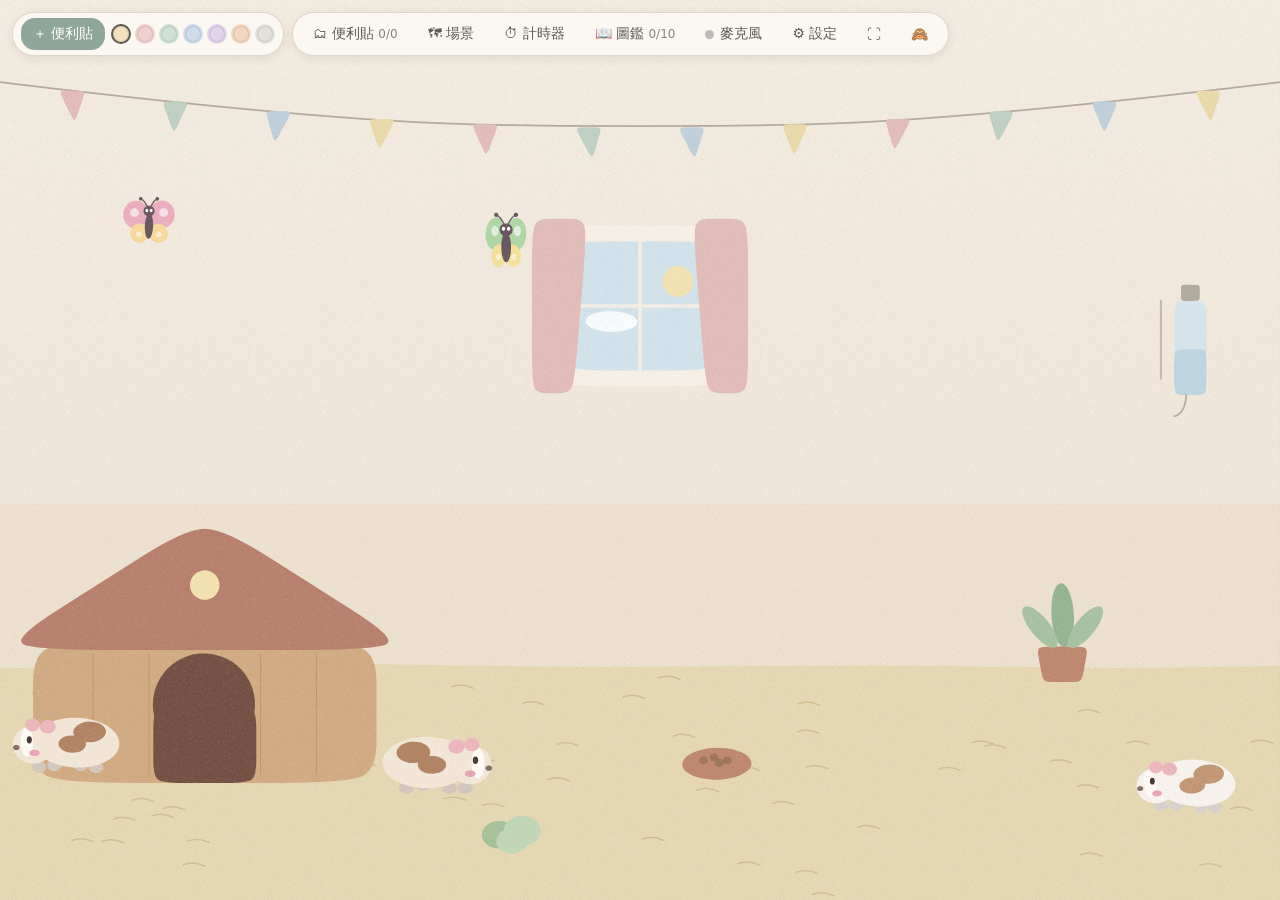
==== silent_tool/index.html @ f2f6ec94 "Create index.html" ====
<!DOCTYPE html>
<html lang="zh-Hant">
<head>
<meta charset="utf-8">
<meta name="viewport" content="width=device-width,initial-scale=1">
<title>安靜小白板 Quiet Board</title>
<style>
:root{
  --ink:#5d5852; --ink2:#8a847c; --panel:rgba(252,249,244,.93); --line:#ddd5c9;
  --accent:#8fa79a; --accent2:#7a9487; --warn:#c79a94;
}
*{box-sizing:border-box}
html,body{margin:0;height:100%;overflow:hidden;background:#f3eee6;color:var(--ink);
  font-family:"PingFang TC","Noto Sans TC","Microsoft JhengHei","Heiti TC",system-ui,sans-serif}
#bg{position:fixed;inset:0;width:100%;height:100%;display:block}
#board{position:fixed;inset:0;pointer-events:none}
button{font:inherit;color:inherit;cursor:pointer}
.ui-hidden .ui{display:none!important}

/* ---------- 上方工具列 ---------- */
#toolbar{position:fixed;left:12px;top:12px;right:12px;display:flex;flex-wrap:wrap;gap:8px;align-items:center;
  pointer-events:none;z-index:5000}
#toolbar>*{pointer-events:auto}
.pill{display:flex;align-items:center;gap:6px;background:var(--panel);border:1px solid var(--line);
  border-radius:999px;padding:5px 8px;box-shadow:0 2px 10px rgba(90,80,70,.12);backdrop-filter:blur(6px)}
.tbtn{border:0;background:transparent;border-radius:999px;padding:7px 12px;font-size:14px;white-space:nowrap}
.tbtn:hover{background:rgba(143,167,154,.18)}
.tbtn.primary{background:var(--accent);color:#fff}
.tbtn.primary:hover{background:var(--accent2)}
.swatch{width:20px;height:20px;border-radius:50%;border:2px solid transparent;box-shadow:inset 0 0 0 1px rgba(0,0,0,.12);padding:0}
.swatch.sel{border-color:var(--ink)}
.dot{display:inline-block;width:9px;height:9px;border-radius:50%;background:#bbb;margin-right:6px;vertical-align:middle}
.dot.on{background:#8fb89d}.dot.noisy{background:#d4a29b}

/* ---------- 設定面板 ---------- */
#drawer{position:fixed;top:0;right:0;bottom:0;width:340px;max-width:100%;background:var(--panel);
  border-left:1px solid var(--line);box-shadow:-4px 0 18px rgba(90,80,70,.14);backdrop-filter:blur(8px);
  transform:translateX(105%);transition:transform .25s ease;z-index:6000;overflow-y:auto;padding:14px 16px 40px}
#drawer.open{transform:none}
#drawer h2{font-size:17px;margin:0}
#drawer .dh{display:flex;justify-content:space-between;align-items:center;margin-bottom:6px}
#drawer h3{font-size:13px;color:var(--ink2);letter-spacing:.08em;margin:18px 0 8px;padding-bottom:4px;border-bottom:1px dashed var(--line)}
.field{margin:10px 0}
.field label{display:flex;justify-content:space-between;font-size:13.5px;margin-bottom:3px}
.field output{color:var(--ink2);font-variant-numeric:tabular-nums}
.field small{display:block;color:var(--ink2);font-size:12px;line-height:1.5;margin-top:2px}
input[type=range]{width:100%;accent-color:var(--accent2)}
select,input[type=number]{font:inherit;padding:5px 8px;border:1px solid var(--line);border-radius:8px;background:#fff;color:var(--ink)}
.row2{display:flex;gap:8px;align-items:center}
.row2 input[type=number]{width:90px}
.btn{border:1px solid var(--line);background:#fff;border-radius:10px;padding:7px 12px;font-size:13.5px}
.btn:hover{background:#f2eee7}
.btn.main{background:var(--accent);border-color:var(--accent);color:#fff}
.btn.main:hover{background:var(--accent2)}
.btn.full{width:100%}
.meter{position:relative;height:14px;border-radius:8px;background:#e9e3d9;overflow:hidden;margin:8px 0 4px}
.meter i{position:absolute;left:0;top:0;bottom:0;width:0;background:linear-gradient(90deg,#b7cfc1,#d9c9a3,#d4a29b)}
.meter b{position:absolute;top:-2px;bottom:-2px;width:3px;background:var(--ink);left:55%}
#micStatus{font-size:12.5px;color:var(--ink2);line-height:1.6;min-height:3em;white-space:pre-line}
.kbd{font-size:12px;background:#fff;border:1px solid var(--line);border-radius:5px;padding:0 5px}

/* ---------- 便利貼 ---------- */
.note{border-radius:14px;position:absolute;pointer-events:auto;min-width:270px;min-height:112px;width:280px;height:160px;
  box-shadow:0 6px 14px rgba(80,70,60,.22),0 1px 2px rgba(80,70,60,.2);
  resize:both;overflow:hidden;display:flex;flex-direction:column;background:#f3e2bd}
.note .nh{display:flex;align-items:center;gap:4px;padding:4px 6px;background:rgba(0,0,0,.055);cursor:grab;
  touch-action:none;user-select:none;flex:0 0 auto}
.note .nh:active{cursor:grabbing}
.note .grip{opacity:.4;font-size:13px;margin-right:2px}
.note .cols{display:flex;gap:3px;flex:1}
.note .cols button{width:14px;height:14px;border-radius:50%;border:1px solid rgba(0,0,0,.18);padding:0}
.note .nb{border:0;background:transparent;font-size:12px;padding:2px 5px;border-radius:5px;opacity:.65}
.note .nb:hover{background:rgba(0,0,0,.08);opacity:1}
.note textarea{flex:1;border:0;outline:0;resize:none;background:transparent;padding:8px 10px;
  font:inherit;font-size:20px;line-height:1.45;color:#4f4a44;width:100%}
.note textarea::placeholder{color:rgba(80,70,60,.35)}

.note .ttl{display:none;flex:1;min-width:0;white-space:nowrap;overflow:hidden;text-overflow:ellipsis;font-size:13px;padding:0 4px;cursor:grab}
.note.mini{min-width:150px;max-width:290px;width:auto!important;height:auto!important;min-height:0;resize:none}
.note.mini textarea,.note.mini .cols,.note.mini .fsb{display:none}
.note.mini .ttl{display:block}
.note.focus{left:50%!important;top:50%!important;transform:translate(-50%,-50%);width:min(82vw,1200px)!important;height:min(72vh,680px)!important;
  resize:none;box-shadow:0 24px 70px rgba(60,50,40,.38)}
.note.focus .nh{cursor:default}
#dim{pointer-events:auto;position:fixed;inset:0;background:rgba(70,62,54,.3);backdrop-filter:blur(2px);z-index:6400;display:none}
#dim.on{display:block}
/* ---------- 便利貼收納盤 ---------- */
#tray{position:absolute;pointer-events:auto;width:390px;max-width:94vw;max-height:78vh;display:none;flex-direction:column;background:var(--panel);
  border:1px solid var(--line);border-radius:16px;box-shadow:0 6px 18px rgba(80,70,60,.2);backdrop-filter:blur(6px);z-index:3600}
#tray.show{display:flex}
#tray .ah{display:flex;gap:6px;align-items:center;padding:8px 10px;cursor:grab;touch-action:none;user-select:none;border-bottom:1px dashed var(--line);font-size:14px}
#tray .ab{padding:8px 10px 12px;overflow:auto}
.tbtns{display:flex;flex-wrap:wrap;gap:6px;margin-bottom:8px}
.tbtns .btn{padding:5px 9px;font-size:12.5px}
.trow2{display:flex;gap:6px;align-items:flex-start;margin:6px 0;padding:6px;border:1px solid var(--line);border-radius:12px;background:#fffdf9}
.trow2 .sw{width:18px;height:18px;border-radius:50%;border:1px solid rgba(0,0,0,.2);flex:0 0 auto;margin-top:4px;padding:0}
.trow2 textarea{flex:1;min-width:0;font:inherit;font-size:13.5px;border:1px solid var(--line);border-radius:8px;padding:5px 7px;resize:vertical;min-height:46px;background:#fff;color:var(--ink)}
.trow2 .rb{display:grid;grid-template-columns:1fr 1fr;gap:3px}
.trow2 .rb button{border:1px solid var(--line);background:#fff;border-radius:6px;padding:2px 6px;font-size:12px}
.trow2 .rb button.on{background:var(--accent);color:#fff;border-color:var(--accent)}
/* ---------- 手繪感外框 ---------- */
.pill{border-radius:28px}
#drawer{border-radius:26px 0 0 26px}
#timer,#album,#tray{border-radius:22px}
.lv{border-radius:24px}
.btn,.tbtn{border-radius:14px}
.chip{border-radius:16px}
/* ---------- 計時器 ---------- */
#timer{position:absolute;pointer-events:auto;width:250px;background:var(--panel);border:1px solid var(--line);
  border-radius:16px;box-shadow:0 6px 18px rgba(80,70,60,.2);backdrop-filter:blur(6px);z-index:4000;display:none}
#timer.show{display:block}
#timer .th{display:flex;justify-content:space-between;align-items:center;padding:7px 10px;cursor:grab;touch-action:none;
  user-select:none;font-size:13px;color:var(--ink2);border-bottom:1px dashed var(--line)}
#timer .tb{padding:10px 12px 12px}
#tDisp{font-size:54px;text-align:center;font-variant-numeric:tabular-nums;letter-spacing:.02em;line-height:1.1}
#timer.done #tDisp{color:var(--warn);animation:blink 1s steps(2) infinite}
@keyframes blink{50%{opacity:.35}}
.bar{height:6px;background:#e9e3d9;border-radius:4px;overflow:hidden;margin:8px 0}
.bar i{display:block;height:100%;width:100%;background:var(--accent);transition:width .3s linear}
.chips{display:flex;flex-wrap:wrap;gap:5px;margin:6px 0}
.chip{border:1px solid var(--line);background:#fff;border-radius:999px;padding:3px 10px;font-size:12.5px}
.chip{white-space:nowrap}
.chip:hover{background:#f2eee7}
.trow{display:flex;gap:6px;align-items:center;margin-top:6px;font-size:13px}
.trow input[type=number]{width:62px;padding:4px 6px}
.trow .grow{flex:1}

/* ---------- 圖鑑 ---------- */
#album{position:absolute;pointer-events:auto;width:330px;max-height:82vh;overflow:auto;background:var(--panel);border:1px solid var(--line);
  border-radius:16px;box-shadow:0 6px 18px rgba(80,70,60,.2);backdrop-filter:blur(6px);z-index:3500;display:none}
#album.show{display:block}
.ui-hidden #album:not(.keep){display:none}
#album .ah{display:flex;gap:6px;align-items:center;padding:8px 10px;cursor:grab;touch-action:none;user-select:none;border-bottom:1px dashed var(--line);font-size:14px}
#album .ah select{flex:1;min-width:0;font-size:13px;padding:3px 6px}
#album .ab{padding:8px 10px 12px}
#aProg{font-size:12.5px;color:var(--ink2);display:flex;justify-content:space-between}
#aBarWrap{height:6px;background:#e9e3d9;border-radius:4px;overflow:hidden;margin:4px 0 8px}
#aBar{display:block;height:100%;width:0;background:var(--accent);transition:width .4s}
#aGrid{display:grid;grid-template-columns:repeat(3,1fr);gap:8px}
.acard{background:#fffdf9;border:1px solid var(--line);border-radius:12px;padding:6px 4px 6px;text-align:center;font-size:12.5px}
.acard canvas{width:84px;height:66px;display:block;margin:0 auto 2px}
.acard .nm{font-weight:600}.acard .dt{color:var(--ink2);font-size:11px}
.acard.locked{background:#f1ede6}.acard.locked .nm{color:var(--ink2);letter-spacing:.2em}
#aHint{font-size:12px;color:var(--ink2);margin-top:8px;line-height:1.5}
#toast{position:fixed;left:50%;top:70px;transform:translate(-50%,-10px);background:var(--panel);border:1px solid var(--line);
  border-radius:999px;padding:9px 18px;font-size:15px;box-shadow:0 4px 14px rgba(80,70,60,.2);opacity:0;pointer-events:none;
  transition:opacity .4s,transform .4s;z-index:8000}
#toast.on{opacity:1;transform:translate(-50%,0)}

/* ---------- 水滴化開／墨汁暈染 ---------- */
#fx{position:fixed;inset:0;width:100%;height:100%;pointer-events:none;z-index:9500}
@keyframes bloom{0%{clip-path:circle(0% at var(--bx,30%) var(--by,0%));opacity:.15;filter:blur(10px)}
  55%{filter:blur(3px);opacity:.9}100%{clip-path:circle(150% at var(--bx,30%) var(--by,0%));opacity:1;filter:blur(0)}}
@keyframes bloomOut{0%{clip-path:circle(150% at 50% 50%);opacity:1}100%{clip-path:circle(0% at 50% 50%);opacity:0;filter:blur(8px)}}
.bloom{animation:bloom .75s cubic-bezier(.2,.7,.3,1) both}
.bloomOut{animation:bloomOut .42s ease-in both}
/* ---------- 關卡選擇 ---------- */
#levels{position:fixed;inset:0;z-index:9000;display:none;background:rgba(246,241,233,.95);backdrop-filter:blur(8px);overflow:auto;padding:26px 20px 50px}
#levels.show{display:block}
.lv-head{text-align:center;position:relative;max-width:1100px;margin:0 auto}
.lv-head h1{margin:0;font-size:28px;letter-spacing:.12em}
.lv-head p{margin:6px 0 0;color:var(--ink2);font-size:14px}
.lv-total{display:inline-block;margin-top:10px;background:#fffdf9;border:1px solid var(--line);border-radius:999px;padding:4px 14px;font-size:13.5px}
.lv-x{position:absolute;right:0;top:0}
.lv-grid{display:flex;flex-wrap:wrap;justify-content:center;gap:40px 36px;max-width:1100px;margin:34px auto 0}
.lv{width:252px;background:#fffdf9;border:2px solid var(--line);border-radius:20px;padding:10px 10px 12px;cursor:pointer;position:relative;
  box-shadow:0 5px 0 #e3dbcd,0 12px 20px rgba(90,80,70,.12);transition:transform .15s,box-shadow .15s;animation:lvIn .5s both}
.lv:nth-child(odd){transform:rotate(-1.2deg)}.lv:nth-child(even){transform:rotate(1.2deg) translateY(14px)}
.lv:hover{transform:translateY(-6px) rotate(0)}
.lv:active{transform:translateY(0) scale(.98);box-shadow:0 2px 0 #e3dbcd}
.lv.cur{border-color:var(--accent);box-shadow:0 5px 0 #b9cdc2,0 12px 20px rgba(90,80,70,.12)}
.lv canvas{width:100%;height:auto;aspect-ratio:8/5;border-radius:12px;display:block;border:1px solid var(--line)}
.lv .no{position:absolute;left:-8px;top:-14px;background:var(--accent);color:#fff;border-radius:999px;padding:3px 13px;font-size:13px;font-weight:700;box-shadow:0 2px 0 var(--accent2)}
.lv .badge{position:absolute;right:-6px;top:-12px;background:#f1d9a7;color:#6b5a2e;border-radius:999px;padding:3px 11px;font-size:12px;font-weight:700}
.lv .nm{font-size:18px;font-weight:700;margin:10px 2px 4px}
.lv .meta{display:flex;justify-content:space-between;align-items:center;font-size:12.5px;color:var(--ink2);margin:0 2px}
.lv .stars{font-size:18px;letter-spacing:2px;color:#d9b45f}
.lv .stars .off{color:#d8d2c7}
.lv .pbar{height:6px;background:#e9e3d9;border-radius:4px;overflow:hidden;margin:6px 2px 0}
.lv .pbar i{display:block;height:100%;background:var(--accent)}
@keyframes lvIn{from{opacity:0;margin-top:20px}to{opacity:1}}
/* ---------- 還原隱藏的介面 ---------- */
#showUi{position:fixed;left:10px;bottom:10px;z-index:7000;opacity:.12;border:0;background:var(--panel);
  border-radius:50%;width:38px;height:38px;display:none}
#showUi:hover{opacity:1}
.ui-hidden #showUi{display:block}
@media(max-width:640px){#tDisp{font-size:44px}.pill{flex-wrap:wrap;border-radius:18px}}
</style>
</head>
<body>
<canvas id="bg"></canvas>
<div id="board"></div>
<canvas id="fx"></canvas>

<!-- 計時器 -->
<div id="timer">
  <div class="th" id="timerHead"><span>⏱ 計時器</span><button class="nb tbtn" id="tClose" style="padding:2px 8px">✕</button></div>
  <div class="tb">
    <div id="tDisp">05:00</div>
    <div class="bar"><i id="tBar"></i></div>
    <div class="chips" id="tChips"></div>
    <div class="trow">
      <input type="number" id="tMin" min="0" max="180" value="5"> 分
      <input type="number" id="tSec" min="0" max="59" value="0"> 秒
      <span class="grow"></span>
      <button class="chip" id="tM1">−1分</button><button class="chip" id="tP1">+1分</button>
    </div>
    <div class="trow">
      <button class="btn main grow" id="tStart">開始</button>
      <button class="btn" id="tReset">重設</button>
    </div>
    <div class="trow"><label><input type="checkbox" id="tSound" checked> 時間到時播放柔和提示音</label></div>
  </div>
</div>

<!-- 圖鑑 -->
<div id="album">
  <div class="ah" id="albumHead"><span>📖</span><select id="aScene"></select><button class="nb tbtn" id="aClose" style="padding:2px 8px">✕</button></div>
  <div class="ab">
    <div id="aProg"></div><div id="aBarWrap"><i id="aBar"></i></div>
    <div id="aGrid"></div>
    <div id="aHint"></div>
  </div>
</div>
<div id="tray" class="ui">
  <div class="ah" id="trayHead"><span>🗂 便利貼收納盤</span><span style="flex:1"></span><button class="nb tbtn" id="trayClose" style="padding:2px 8px">✕</button></div>
  <div class="ab">
    <div class="tbtns"><button class="btn main" id="trAdd">＋ 新增一張（先收起）</button><button class="btn" id="trShowAll">全部顯示</button><button class="btn" id="trMiniAll">全部縮小</button><button class="btn" id="trHideAll">全部收起</button><button class="btn" id="trArr">整理排列</button></div>
    <div class="tbtns"><button class="btn" id="trExport">⬇ 匯出備份</button><button class="btn" id="trImport">⬆ 匯入</button><input type="file" id="trFile" accept="application/json,.json" hidden></div>
    <small style="color:var(--ink2);font-size:12px;line-height:1.5;display:block;margin-bottom:6px">先在這裡把內容打好；需要時按 👁，便利貼就會像水彩一樣化開出現在白板上。－ 是縮小成標籤，📥 是收回。便利貼上的 ⤢ 可放大投影。</small>
    <div id="trList"></div>
  </div>
</div>
<div id="toast"></div>

<!-- 關卡選擇 -->
<div id="levels" class="ui">
  <div class="lv-head">
    <button class="btn lv-x" id="lvClose">✕ 關閉</button>
    <h1>🗺 選擇場景</h1>
    <p>保持安靜，就能在每個場景遇見所有的動物與物品</p>
    <div class="lv-total" id="lvTotal"></div>
  </div>
  <div class="lv-grid" id="lvGrid"></div>
</div>

<!-- 工具列 -->
<div id="toolbar" class="ui">
  <div class="pill">
    <button class="tbtn primary" id="addNote">＋ 便利貼</button>
    <span id="newColors" style="display:flex;gap:4px"></span>
  </div>
  <div class="pill">
    <button class="tbtn" id="btnTray">🗂 便利貼 <span id="noteCount" style="color:var(--ink2);font-size:12px"></span></button>
    <button class="tbtn" id="btnLevels">🗺 場景</button>
    <button class="tbtn" id="btnTimer">⏱ 計時器</button>
    <button class="tbtn" id="btnAlbum">📖 圖鑑 <span id="albumCount" style="color:var(--ink2);font-size:12px"></span></button>
    <button class="tbtn" id="btnMic"><span class="dot" id="micDot"></span>麥克風</button>
    <button class="tbtn" id="btnSettings">⚙ 設定</button>
    <button class="tbtn" id="btnFull" title="全螢幕">⛶</button>
    <button class="tbtn" id="btnHide" title="隱藏工具列（快捷鍵 H）">🙈</button>
  </div>
</div>
<button id="showUi" title="顯示工具列（H）">👁</button>

<!-- 設定面板 -->
<aside id="drawer" class="ui">
  <div class="dh"><h2>⚙ 設定</h2><button class="btn" id="closeDrawer">關閉</button></div>

  <h3>背景場景</h3>
  <button class="btn main full" id="btnLevels2">🗺 選擇場景：<span id="curSceneName"></span></button>
  <select id="selScene" style="display:none"></select>

  <h3>麥克風與安靜偵測</h3>
  <button class="btn main full" id="micStart">🎤 啟用麥克風</button>
  <div class="meter"><i id="lvl"></i><b id="thrMark"></b></div>
  <div id="micStatus">尚未啟用麥克風（目前為示範狀態，畫面會維持熱鬧）。</div>

  <div class="field">
    <label>安靜門檻（低於此值才算安靜）<output id="oThr"></output></label>
    <input type="range" id="rThr" min="20" max="90" step="1">
    <small>單位為「約 dB」（相對值，會依電腦麥克風而不同）。</small>
  </div>
  <button class="btn full" id="calib">以「目前環境音」設定門檻（+8）</button>
  <div class="field">
    <label>麥克風校正<output id="oCal"></output></label>
    <input type="range" id="rCal" min="-30" max="30" step="1">
    <small>若同學小聲說話就超過門檻，可往負的方向調。</small>
  </div>
  <div class="field">
    <label>持續吵雜多久後，畫面才變單調</label>
    <div class="row2"><input type="number" id="nNoise" min="1" max="999" step="1">
      <select id="uNoise"><option value="1">秒</option><option value="60">分鐘</option></select></div>
    <small>短暫的聲音（咳嗽、突然大叫）不會立刻有反應，避免學生把它當成即時互動遊戲。吵雜聲斷斷續續時會慢慢累積。</small>
  </div>
  <div class="field">
    <label>持續安靜多久後，動物才回來</label>
    <div class="row2"><input type="number" id="nRec" min="1" max="999" step="1">
      <select id="uRec"><option value="1">秒</option><option value="60">分鐘</option></select></div>
  </div>
  <div class="field">
    <label>預覽模式（不依麥克風）</label>
    <select id="selMode" style="width:100%">
      <option value="auto">自動（依麥克風）</option>
      <option value="quiet">預覽：安靜（多彩熱鬧）</option>
      <option value="noisy">預覽：吵雜（單調淡化）</option>
    </select>
  </div>

  <h3>動物／物體的活躍度</h3>
  <div class="field"><label>移動速度<output id="oSpd"></output></label><input type="range" id="rSpd" min="0.2" max="3" step="0.1"></div>
  <div class="field"><label>同時出現的種類上限<output id="oDiv"></output></label><input type="range" id="rDiv" min="1" max="13" step="1"><small>只會出現「已收集到」的物種；調低時，較早收集的物種會先退場。</small></div>
  <div class="field"><label>數量（密度）<output id="oDen"></output></label><input type="range" id="rDen" min="0.4" max="2.5" step="0.1"></div>

  <h3>圖鑑</h3>
  <div class="field"><label style="justify-content:flex-start;gap:6px"><input type="checkbox" id="cKeep"> 保持開啟圖鑑</label>
    <small>勾選後，圖鑑視窗會一直顯示在畫面上（按 H 隱藏工具列時也不會消失，重新開啟網頁也會自動展開）。</small></div>
  <div class="field"><label style="justify-content:flex-start;gap:6px"><input type="checkbox" id="cToast"> 發現新物種時顯示提示</label></div>
  <div class="field"><label>新朋友多久來一次（需保持安靜）</label>
    <div class="row2"><input type="number" id="nArrMin" min="1" max="60"> ～ <input type="number" id="nArrMax" min="1" max="60"> 分鐘</div>
    <small>連續安靜累積到這段時間（在最短與最長之間隨機）就會有一種新的動物或物品來訪，並收進圖鑑；達到「持續吵雜」設定時會重新計時。需啟用麥克風並使用「自動」模式才會累積。</small></div>
  <button class="btn full" id="arrNow">🧪 測試：立刻讓下一位新朋友出現</button>
  <button class="btn full" id="aReset" style="margin-top:8px">重設圖鑑（全部變回未知）</button>

  <h3>小提醒</h3>
  <div class="field"><small>按 <span class="kbd">H</span> 可隱藏／顯示所有按鈕與設定，只留下便利貼與計時器，避免學生看到即時音量。便利貼與設定會自動存在這台電腦的瀏覽器裡。</small></div>
  <button class="btn full" id="clearNotes">清除全部便利貼</button>
</aside>

<script>
(() => {
'use strict';
/* =====================================================================
   工具
   ===================================================================== */
const $ = (s, el = document) => el.querySelector(s);
const clamp = (v, a, b) => Math.min(b, Math.max(a, v));
const lerp = (a, b, t) => a + (b - a) * t;
const smooth = (a, b, x) => { const t = clamp((x - a) / (b - a), 0, 1); return t * t * (3 - 2 * t); };
const store = {
  get(k, d) { try { const v = localStorage.getItem('qb.' + k); return v == null ? d : JSON.parse(v); } catch (e) { return d; } },
  set(k, v) { try { localStorage.setItem('qb.' + k, JSON.stringify(v)); } catch (e) {} }
};
const debounce = (fn, ms) => { let t; return (...a) => { clearTimeout(t); t = setTimeout(() => fn(...a), ms); }; };

/* =====================================================================
   設定
   ===================================================================== */
const S = Object.assign({
  scene: 'guinea', thr: 55, calib: 0,
  noiseVal: 5, noiseUnit: 1, recVal: 10, recUnit: 1,
  speed: 1, diversity: 13, density: 1, mode: 'auto', noteColor: 0, albumKeep: false, albumToast: true, arriveMin: 3, arriveMax: 5
}, store.get('settings', {}));
if (S.ver !== 2) { S.diversity = 13; S.ver = 2; }
const saveSettings = () => store.set('settings', S);

/* =====================================================================
   手繪風繪圖工具（細線、不工整、水彩暈染）
   ===================================================================== */
function rng(seed) {
  let a = seed >>> 0;
  return () => { a |= 0; a = a + 0x6D2B79F5 | 0; let t = Math.imul(a ^ a >>> 15, 1 | a);
    t = t + Math.imul(t ^ t >>> 7, 61 | t) ^ t; return ((t ^ t >>> 14) >>> 0) / 4294967296; };
}
const rgbCache = {};
function rgb(h) { return rgbCache[h] || (rgbCache[h] = (n => [n >> 16 & 255, n >> 8 & 255, n & 255])(parseInt(h.slice(1), 16))); }
function mix(a, b, t) { const A = rgb(a), B = rgb(b);
  return `rgb(${(A[0] + (B[0] - A[0]) * t) | 0},${(A[1] + (B[1] - A[1]) * t) | 0},${(A[2] + (B[2] - A[2]) * t) | 0})`; }
const punchC = {};
function punch(h) {                                   // 扁平插畫的色彩：略提高飽和度，讓色塊乾淨明確
  if (h[0] !== '#' || h.length !== 7) return h; if (punchC[h]) return punchC[h];
  const c = rgb(h), l = .3 * c[0] + .59 * c[1] + .11 * c[2], f = .8, o = c.map(v => clamp(Math.round(l + (v - l) * f), 0, 255));
  return punchC[h] = '#' + o.map(v => v.toString(16).padStart(2, '0')).join('');
}
function blob(cx, cy, rx, ry, R, wob = .1, n = 9) {          // 圓潤的橢圓（極輕微的蛋形），沒有抖動
  const p = [], N = Math.max(16, n * 2), tilt = (R() - .5) * .16, a2 = R() * 6.283, e = Math.min(.1, .03 + wob * .25), cs = Math.cos(tilt), sn = Math.sin(tilt);
  for (let i = 0; i < N; i++) { const a = i / N * 6.283, k = 1 + e * Math.cos(a - a2), x = Math.cos(a) * rx * k, y = Math.sin(a) * ry * k; p.push([cx + x * cs - y * sn, cy + x * sn + y * cs]); }
  return p;
}
function path(g, pts, closed) {
  const n = pts.length; g.beginPath();
  if (closed) {
    const m = (a, b) => [(a[0] + b[0]) / 2, (a[1] + b[1]) / 2];
    const s = m(pts[n - 1], pts[0]); g.moveTo(s[0], s[1]);
    for (let i = 0; i < n; i++) { const p = pts[i], q = m(p, pts[(i + 1) % n]); g.quadraticCurveTo(p[0], p[1], q[0], q[1]); }
    g.closePath();
  } else {
    g.moveTo(pts[0][0], pts[0][1]);
    if (n === 2) { g.lineTo(pts[1][0], pts[1][1]); return; }
    for (let i = 1; i < n - 1; i++) { const p = pts[i], q = pts[i + 1];
      if (i === n - 2) g.quadraticCurveTo(p[0], p[1], q[0], q[1]);
      else g.quadraticCurveTo(p[0], p[1], (p[0] + q[0]) / 2, (p[1] + q[1]) / 2); }
  }
}
const jit = (pts, R, a) => pts.map(p => [p[0] + (R() - .5) * a, p[1] + (R() - .5) * a]);
/* 水彩暈染：①溢出線外的淡色暈開 ②主色塊 ③顏料沉澱/水痕（深淡斑塊） ④邊緣積色（深色邊） */
const shCache = {};
function hexMix(a, b, t) { const A = rgb(a), B = rgb(b); return '#' + A.map((x, i) => Math.round(x + (B[i] - x) * t).toString(16).padStart(2, '0')).join(''); }
const shade = (h, to, t) => shCache[h + to + t] || (shCache[h + to + t] = hexMix(h, to, t));
function clear(c) { return c[0] === '#' ? 'rgba(' + rgb(c).join(',') + ',0)' : c.replace('rgb(', 'rgba(').replace(')', ',0)'); }
/* 扁平色塊：乾淨的純色（大塊的才有極淡的上亮下深漸層），邊界俐落，邊緣只用同色系稍深的細線分開形狀 */
function wash(g, W, pts, color, R, o) {
  let x0 = 1e9, y0 = 1e9, x1 = -1e9, y1 = -1e9;
  for (const p of pts) { if (p[0] < x0) x0 = p[0]; if (p[0] > x1) x1 = p[0]; if (p[1] < y0) y0 = p[1]; if (p[1] > y1) y1 = p[1]; }
  const sz = Math.max(x1 - x0, y1 - y0, 1), land = !!(o && o.top), base = W.c(color);
  g.save(); g.lineJoin = 'round'; path(g, pts, true);
  if (!land && sz > 30 && o && o.grad) { const gr = g.createLinearGradient(0, y0, 0, y1); gr.addColorStop(0, W.c(shade(color, '#ffffff', .14))); gr.addColorStop(1, base); g.fillStyle = gr; } else g.fillStyle = base;
  g.globalAlpha = W.a; g.fill();
  if (!land && o && o.edge) { g.lineWidth = Math.max(1, W.lw * 1.15); g.strokeStyle = W.c(shade(color, '#2b2536', .2)); g.globalAlpha = W.a * .5; g.stroke(); }
  g.restore();
}
/* 紙張顆粒：整張畫面最後疊一層，增加水彩紙質感 */
let paperPat = null;
function paperPattern() {
  if (paperPat) return paperPat;
  const n = 256, c2 = document.createElement('canvas'); c2.width = c2.height = n; const x = c2.getContext('2d'), im = x.createImageData(n, n), d = im.data;
  for (let i = 0; i < n * n; i++) { const v = Math.random(), o = i * 4;
    if (v < .16) { d[o] = 120; d[o + 1] = 105; d[o + 2] = 92; d[o + 3] = Math.random() * 16; }
    else if (v > .86) { d[o] = d[o + 1] = d[o + 2] = 255; d[o + 3] = Math.random() * 26; } }
  x.putImageData(im, 0, 0); return paperPat = g.createPattern(c2, 'repeat');
}
/* ---------- 手繪筆觸引擎：粗細不一的墨線（起筆收筆漸細、飛白、斷線、破框）+ 溢出線外的水彩 ---------- */
function quadSample(out, a, c, b) {
  const d = Math.hypot(c[0] - a[0], c[1] - a[1]) + Math.hypot(b[0] - c[0], b[1] - c[1]), m = Math.max(2, Math.min(24, Math.ceil(d / 3.2)));
  for (let i = 0; i < m; i++) { const t = i / m, u = 1 - t; out.push([u * u * a[0] + 2 * u * t * c[0] + t * t * b[0], u * u * a[1] + 2 * u * t * c[1] + t * t * b[1]]); }
}
const mid2 = (a, b) => [(a[0] + b[0]) / 2, (a[1] + b[1]) / 2];
function sampleOpen(pts) {
  const n = pts.length, out = [];
  if (n === 2) { for (let i = 0; i <= 6; i++) out.push([lerp(pts[0][0], pts[1][0], i / 6), lerp(pts[0][1], pts[1][1], i / 6)]); return out; }
  let s = pts[0];
  for (let i = 1; i < n - 1; i++) { const c = pts[i], e = i === n - 2 ? pts[n - 1] : mid2(c, pts[i + 1]); quadSample(out, s, c, e); s = e; }
  out.push(pts[n - 1]); return out;
}
function sampleLoop(pts) {
  const n = pts.length, P = []; let s = mid2(pts[n - 1], pts[0]);
  for (let i = 0; i < n; i++) { const c = pts[i], e = mid2(c, pts[(i + 1) % n]); quadSample(P, s, c, e); s = e; }
  const D = [0]; for (let i = 1; i < P.length; i++) D.push(D[i - 1] + Math.hypot(P[i][0] - P[i - 1][0], P[i][1] - P[i - 1][1]));
  return { P, D, L: D[D.length - 1] + Math.hypot(P[0][0] - P[P.length - 1][0], P[0][1] - P[P.length - 1][1]) };
}
/* 一條粗細變化的墨線：pk=最粗的位置（不對稱），兩端細 */
function ribbon(g, W, P, wm, al, pk) {
  const m = P.length; if (m < 2) return;
  const nx = [], ny = [], hw = [];
  for (let i = 0; i < m; i++) {
    const a = P[Math.max(i - 1, 0)], b = P[Math.min(i + 1, m - 1)], dx = b[0] - a[0], dy = b[1] - a[1], l = Math.hypot(dx, dy) || 1;
    nx.push(-dy / l); ny.push(dx / l);
    const t = i / (m - 1), u = t < pk ? t / pk * .5 : .5 + (t - pk) / (1 - pk) * .5;
    hw.push(W.lw * wm * .5 * (.08 + .92 * Math.pow(Math.sin(Math.PI * u), .75)));
  }
  g.beginPath(); g.moveTo(P[0][0] + nx[0] * hw[0], P[0][1] + ny[0] * hw[0]);
  for (let i = 1; i < m; i++) g.lineTo(P[i][0] + nx[i] * hw[i], P[i][1] + ny[i] * hw[i]);
  for (let i = m - 1; i >= 0; i--) g.lineTo(P[i][0] - nx[i] * hw[i], P[i][1] - ny[i] * hw[i]);
  g.closePath(); g.fillStyle = W.ink; g.globalAlpha = al * .8; g.fill();
}
/* 一筆：後段化成飛白（斷斷續續、越來越細） */
function inkStroke(g, W, P, wm, al, pk, dry) {
  const m = P.length;
  if (m > 16 && dry) {
    ribbon(g, W, P.slice(0, Math.floor(m * .74) + 1), wm, al, pk);
    ribbon(g, W, P.slice(Math.floor(m * .8), Math.floor(m * .9)), wm * .55, al * .7, .5);
    ribbon(g, W, P.slice(Math.floor(m * .94)), wm * .4, al * .55, .5);
  } else ribbon(g, W, P, wm, al, pk);
}
/* 線：粗細一致、圓頭的線條（腿、鬚、草、柵欄…），可指定顏色 */
function line(g, W, pts, R, closed = false, w = 1, col) {
  g.save(); g.lineCap = 'round'; g.lineJoin = 'round'; g.lineWidth = W.lw * 2.2 * w; g.strokeStyle = col ? W.c(col) : W.c('#7a6c6b'); g.globalAlpha = W.a * .95;
  path(g, pts, closed); g.stroke(); g.restore();
}
function shape(g, W, pts, color, R, opt) { if (color) wash(g, W, pts, color, R, opt); else line(g, W, pts, R, true, .9); }
/* 建築用多邊形：直邊、轉角略圓 */
function poly(pts, R) {
  const out = [], n = pts.length;
  for (let i = 0; i < n; i++) { const a = pts[i], b = pts[(i + 1) % n];
    out.push([a[0] + (b[0] - a[0]) * .09, a[1] + (b[1] - a[1]) * .09], [(a[0] + b[0]) / 2, (a[1] + b[1]) / 2], [a[0] + (b[0] - a[0]) * .91, a[1] + (b[1] - a[1]) * .91]); }
  return out;
}
/* 大地形：頂端是一條平滑的邊，其餘延伸到畫面外 */
function landPts(top, bottom) { const a = top[0], b = top[top.length - 1]; return top.concat([[b[0] + 500, b[1]], [b[0] + 500, bottom + 500], [(a[0] + b[0]) / 2, bottom + 500], [a[0] - 500, bottom + 500], [a[0] - 500, a[1]]]); }
function dot(g, W, x, y, r) { g.save(); g.globalAlpha = W.a; g.fillStyle = W.ink; g.beginPath(); g.ellipse(x, y, r * 1.0, r * 1.3, 0, 0, 6.283); g.fill(); g.restore(); }
function rr(g, x, y, w, h, r) { g.beginPath(); g.moveTo(x + r, y); g.arcTo(x + w, y, x + w, y + h, r); g.arcTo(x + w, y + h, x, y + h, r); g.arcTo(x, y + h, x, y, r); g.arcTo(x, y, x + w, y, r); g.closePath(); }
/* 樹：kind 0 = 三層松樹，kind 1 = 圓圓的闊葉樹 */
function drawTree(g, W, R, kind, cols) {
  cols = cols || (kind === 1 ? ['#8fcf86', '#76bf7c'] : ['#2f8f68', '#277f5c']);
  shape(g, W, poly([[-5, 0], [-5, -30], [5, -30], [5, 0]], R), '#b88a64', R, { noGrad: 1 });
  if (kind === 1) { shape(g, W, blob(0, -62, 32, 30, R, 0, 12), cols[0], R); shape(g, W, blob(-20, -48, 20, 18, R, 0, 10), cols[1], R); shape(g, W, blob(21, -50, 20, 18, R, 0, 10), cols[1], R); return; }
  for (let i = 0; i < 3; i++) { const b = -22 - i * 26, hw = 34 - i * 7; shape(g, W, poly([[-hw, b], [0, b - 44], [hw, b]], R), cols[i % 2], R, { noGrad: 1 }); }
}
/* 雲朵：白色圓滾滾的扁平雲，底部平整 */
function drawCloud(g, W, R, w, h, tint) {
  const k = .9 + R() * .2, c = W.c('#ffffff');
  g.save(); g.globalAlpha = W.a * .96; g.fillStyle = c; g.beginPath();
  g.arc(-w * .24, -h * .08, h * .62 * k, 0, 6.283); g.moveTo(w * .02 + h * .86, -h * .36); g.arc(w * .02, -h * .36, h * .86 * k, 0, 6.283);
  g.moveTo(w * .3 + h * .56, -h * .05); g.arc(w * .3, -h * .05, h * .56, 0, 6.283); g.fill();
  rr(g, -w * .46, -h * .3, w * .92, h * .6, h * .3); g.fill(); g.restore();
}

/* =====================================================================
   動物／物體圖庫（每個 draw 以原點為中心、朝右(+x)，單位約 1 = 1px）
   c.clock 會隨「安靜程度」前進：吵雜時時間停止 → 動作停住
   ===================================================================== */
const PINK = '#f6a9ba', PEACH = '#f6b25e';


/* 物種定義：n=基本數量 band=垂直出現範圍(畫面比例) speed=水平速度px/s size=大小範圍
   wave=[振幅,頻率]上下擺動 hop=[高度,頻率]跳躍 vy=垂直漂移 sway=[振幅,頻率]左右擺動 */
/* ===== 可愛扁平物種（大圓頭、閃亮小眼睛、粉紅腮紅、短圓腿） ===== */
const FL = { noGrad: 1 }, NE = { noGrad: 1, noEdge: 1 }, DK = '#46393a', ORG = '#f59a3a';
const tint = (c, k) => shade(c, '#ffffff', k), deep = (c, k) => shade(c, '#5a4650', k);
function E(g, W, R, x, y, rx, ry, col, o) { shape(g, W, blob(x, y, rx, ry, R, 0, 12), col, R, o || FL); }
function eye(g, W, x, y, r) { r = r || 1.8; g.save(); g.globalAlpha = W.a; g.fillStyle = W.ink; g.beginPath(); g.ellipse(x, y, r * .78, r * 1.1, 0, 0, 6.283); g.fill(); g.restore(); }
function cheek(g, W, R, x, y, r) { r = r || 2.4; E(g, W, R, x, y, r, r * .62, '#f4a0b4', NE); }
function smile(g, W, R, x, y, w) { w = w || 2.4; line(g, W, [[x - w, y - .3], [x, y + w * .55], [x + w, y - .3]], R, false, .4); }
function limb(g, W, R, x, y0, y1, hw, col) { E(g, W, R, x, (y0 + y1) / 2, hw, (y1 - y0) / 2, col); }
function star5(cx, cy, ro, ri, rot) { const p = []; for (let i = 0; i < 10; i++) { const a = rot + i * Math.PI / 5 - Math.PI / 2, r = i % 2 ? ri : ro; p.push([cx + Math.cos(a) * r, cy + Math.sin(a) * r]); } return p; }

function drawSeed(g, W, c, R) {                        // 蒲公英種子：小降落傘
  line(g, W, [[0, 20], [0, 3]], R, false, .5, '#c5b49f');
  for (let i = 0; i < 9; i++) { const a = -3.05 + i * .36, x = Math.cos(a) * 14, y = 3 + Math.sin(a) * 14; line(g, W, [[0, 3], [x, y]], R, false, .3, '#d8cbe6'); E(g, W, R, x, y, 2.1, 2.1, '#f6f0ff', NE); }
  E(g, W, R, 0, 3, 3, 3, '#e6dcf3', NE); E(g, W, R, 0, 22, 2.2, 3.3, '#b88a62');
}
function drawSheep(g, W, c, R) {
  const t = c.clock * 7, w = '#fdfaf2', dk = '#6e4f44';
  for (const [x, ph] of [[-10, 0], [-3, 1.5], [8, 3], [14, 4.5]]) limb(g, W, R, x, 14, 25 - Math.max(0, Math.sin(t + ph)) * 2, 2.8, dk);
  for (const [x, y, r] of [[-14, 0, 10], [-5, -7, 11], [7, -6, 11], [14, 1, 10], [-8, 8, 11], [5, 8, 11]]) E(g, W, R, x, y, r, r, w, FL);
  E(g, W, R, 0, 1, 13, 10, w, NE);
  E(g, W, R, 22, 1, 8.5, 9, dk); E(g, W, R, 15, -6, 5.5, 3, dk); E(g, W, R, 21, -9, 6.5, 4.5, w, FL);
  E(g, W, R, 23.5, -1, 2.3, 2.3, '#ffffff', NE); dot(g, W, 24, -.8, 1.1); cheek(g, W, R, 23, 6, 2.2);
}
function drawCow(g, W, c, R) {
  const t = c.clock * 6, wh = '#fdfdfb', bk = '#3a3740';
  for (const [x, ph] of [[-13, 0], [-5, 1.6], [8, 3.2], [16, 4.8]]) { limb(g, W, R, x, 12, 25 - Math.max(0, Math.sin(t + ph)) * 1.8, 3.2, wh); E(g, W, R, x, 25 - Math.max(0, Math.sin(t + ph)) * 1.8, 3.4, 2, bk, NE); }
  line(g, W, [[-24, -4], [-29, 4], [-27, 12]], R, false, .5, bk); E(g, W, R, -27, 13, 2.4, 3.4, bk, NE);
  E(g, W, R, -2, 0, 24, 14.5, wh); E(g, W, R, -10, -5, 8, 6, bk, NE); E(g, W, R, 6, 4, 6, 5, bk, NE); E(g, W, R, -15, 6, 4, 3, bk, NE);
  E(g, W, R, -6, 13, 4.5, 3.2, '#f6a9ba', NE);
  E(g, W, R, 22, -4, 10.5, 10, wh); E(g, W, R, 15, -10, 5.2, 3, bk); E(g, W, R, 20, -15, 2, 3.4, '#f3e3b8'); E(g, W, R, 26, -15, 2, 3.4, '#f3e3b8');
  E(g, W, R, 27, 2, 6.8, 5, '#f6a9ba'); dot(g, W, 25, 2, .9); dot(g, W, 29, 2, .9); eye(g, W, 22, -6, 1.9); E(g, W, R, 17, -5, 4, 4.2, bk, NE);
}
function drawCat(g, W, c, R) {
  const [a, b] = c.pal, t = c.clock * 7, sw = Math.sin(c.clock * 2.4) * 4;
  line(g, W, [[-18, 5], [-29, 1 + sw], [-27, -12 + sw]], R, false, 2.2, a);
  for (const [x, ph] of [[-10, 0], [-3, 1.5], [7, 3], [12, 4.5]]) limb(g, W, R, x, 11, 20 - Math.max(0, Math.sin(t + ph)) * 1.5, 3, a);
  E(g, W, R, -2, 3, 19, 11, a); for (const x of [-10, -3, 4]) E(g, W, R, x, -2, 1.7, 5, b, NE);
  shape(g, W, poly([[7, -12], [9, -23], [16, -14]], R), a, R, FL); shape(g, W, poly([[16, -14], [22, -23], [25, -11]], R), a, R, FL);
  E(g, W, R, 16, -5, 11, 9.5, a); E(g, W, R, 18, -1, 6, 4, tint(a, .6), NE);
  eye(g, W, 12.5, -6, 1.8); eye(g, W, 21, -6, 1.8); shape(g, W, poly([[16, -3.5], [18, -3.5], [17, -2]], R), '#f08ca3', R, NE); cheek(g, W, R, 10, -1.5, 2.2); cheek(g, W, R, 23, -1.5, 2.2);
  line(g, W, [[22, -2], [29, -3]], R, false, .22, deep(a, .5)); line(g, W, [[22, -.5], [29, 1]], R, false, .22, deep(a, .5));
}
function drawTractor(g, W, c, R) {
  const t = c.clock * 5, red = '#ee6f5d', dk = '#4a4650';
  shape(g, W, poly([[2, -4], [26, -4], [26, 10], [2, 10]], R), red, R, FL); E(g, W, R, 26, 3, 1.8, 7, '#f6c85a', NE);
  shape(g, W, poly([[-22, -22], [2, -22], [2, 6], [-22, 6]], R), '#f08c78', R, FL); shape(g, W, poly([[-18, -18], [-2, -18], [-2, -3], [-18, -3]], R), '#bfe3f4', R, NE);
  shape(g, W, poly([[-24, -25], [4, -25], [4, -21], [-24, -21]], R), '#8fc7b0', R, FL); E(g, W, R, 16, -9, 1.8, 5, '#9a9fa8', NE);
  for (const [x, y, r] of [[-12, 8, 13], [18, 13, 8]]) { E(g, W, R, x, y, r, r, dk); E(g, W, R, x, y, r * .45, r * .45, '#f6c85a', NE); for (let k = 0; k < 3; k++) { const a = t + k * 2.09; line(g, W, [[x, y], [x + Math.cos(a) * r * .8, y + Math.sin(a) * r * .8]], R, false, .3, '#8a6a30'); } }
}
function drawButterfly(g, W, c, R) {
  const [a, b] = c.pal, f = .3 + .7 * Math.abs(Math.sin(c.clock * 9)), light = shade(a, '#ffffff', .6), body = '#6b5560', O = { noGrad: 1 }, Q = { noGrad: 1, noEdge: 1 };
  for (const sd of [-1, 1]) {
    shape(g, W, blob(sd * 11 * f, -8, 10.5 * f + .6, 11.5, R, 0, 12), a, R, O);
    shape(g, W, blob(sd * 8 * f, 7, 7.5 * f + .5, 8, R, 0, 12), b, R, O);
    shape(g, W, blob(sd * 12.5 * f, -10, 3.6 * f + .3, 3.6, R, 0, 8), light, R, Q);
    shape(g, W, blob(sd * 8.5 * f, 8, 2.4 * f + .2, 2.4, R, 0, 8), shade(b, '#ffffff', .55), R, Q);
  }
  shape(g, W, blob(0, 1, 3.4, 10.5, R, 0, 12), body, R, Q); shape(g, W, blob(0, -11, 4.6, 4.4, R, 0, 12), body, R, Q);
  shape(g, W, blob(-1.8, -11.6, 1.2, 1.4, R, 0, 6), '#ffffff', R, Q); shape(g, W, blob(1.8, -11.6, 1.2, 1.4, R, 0, 6), '#ffffff', R, Q);
  line(g, W, [[-1.5, -15], [-4, -20], [-6.5, -21]], R, false, .5, body); line(g, W, [[1.5, -15], [4, -20], [6.5, -21]], R, false, .5, body);
  shape(g, W, blob(-6.8, -21.2, 1.5, 1.5, R, 0, 6), body, R, Q); shape(g, W, blob(6.8, -21.2, 1.5, 1.5, R, 0, 6), body, R, Q);
}
function drawLadybug(g, W, c, R) {
  const t = c.clock * 9;
  for (const x of [-8, 0, 8]) line(g, W, [[x, 10], [x + Math.sin(t + x) * 1.5, 16]], R, false, .5, DK);
  E(g, W, R, 0, 3, 14, 11.5, '#ee5f55'); line(g, W, [[3, -8], [4, 14]], R, false, .3, '#a63a36');
  for (const [x, y, r] of [[-7, 0, 2.7], [-1, -4, 2.5], [-2, 6, 2.4], [8, 5, 2.2]]) E(g, W, R, x, y, r, r, DK, NE);
  E(g, W, R, 13, 4, 6.5, 6, DK); E(g, W, R, 15, 2.6, 1.8, 2, '#ffffff', NE); cheek(g, W, R, 14, 7, 1.8);
  line(g, W, [[14, -1], [17, -7]], R, false, .3, DK); line(g, W, [[11, -1], [10, -8]], R, false, .3, DK);
}
function drawSnail(g, W, c, R) {
  const sw = Math.sin(c.clock * 2) * 1.5;
  E(g, W, R, 2, 11, 23, 7, '#f2cfb6'); E(g, W, R, 19, 3, 7, 10, '#f2cfb6');
  line(g, W, [[17, -4], [15 + sw, -13]], R, false, .4, '#d9b196'); line(g, W, [[22, -4], [25 + sw, -12]], R, false, .4, '#d9b196'); E(g, W, R, 15 + sw, -14, 2.2, 2.2, DK, NE); E(g, W, R, 25 + sw, -13, 2.2, 2.2, DK, NE);
  eye(g, W, 21, 2, 1.6); cheek(g, W, R, 22, 7, 2); E(g, W, R, -5, -1, 15, 14.5, '#f0b86e'); E(g, W, R, -5, -1, 10, 9.5, '#f7d08e', NE); E(g, W, R, -5, -1, 5, 4.8, '#f0b86e', NE);
}
function drawBee(g, W, c, R) {
  const fl = Math.sin(c.clock * 28) * 2.5;
  E(g, W, R, -4, -11 - fl, 6, 8.5, '#e4f3fb'); E(g, W, R, 4, -11 + fl, 5.5, 7.5, '#e4f3fb');
  shape(g, W, poly([[-15, 3], [-22, 3], [-15, 7]], R), DK, R, NE); E(g, W, R, 0, 3, 16, 12, '#fbd860');
  E(g, W, R, -5, 3, 2.6, 11, '#5a4a40', NE); E(g, W, R, 2, 3, 2.6, 11.4, '#5a4a40', NE);
  eye(g, W, 10, 1, 1.9); cheek(g, W, R, 9, 7, 2.2); smile(g, W, R, 13, 6, 1.6);
  line(g, W, [[8, -8], [11, -15]], R, false, .3, DK); line(g, W, [[12, -7], [17, -12]], R, false, .3, DK); E(g, W, R, 11, -15.5, 1.5, 1.5, DK, NE); E(g, W, R, 17.5, -12.5, 1.5, 1.5, DK, NE);
}
function drawCarrot(g, W, c, R) {
  shape(g, W, poly([[-24, 0], [-2, -9.5], [16, -9], [16, 9], [-2, 9.5]], R), '#f6a04d', R, FL);
  for (const x of [-8, 0, 8]) line(g, W, [[x, -6], [x + 1, -3]], R, false, .3, '#d9822f');
  for (const [dx, dy, r] of [[0, -10, -.7], [6, -12, 0], [12, -9, .7]]) { g.save(); g.translate(18 + dx * .2, dy * .4); g.rotate(r); E(g, W, R, 6, dy * .4, 8, 3.2, '#7fc062'); g.restore(); }
  eye(g, W, 9, -2, 1.7); smile(g, W, R, 12, 3, 1.6); cheek(g, W, R, 5, 3, 2);
}
function drawYarn(g, W, c, R) {
  line(g, W, [[10, 14], [20, 20], [30, 14], [38, 20]], R, false, .5, '#f6a9ba');
  E(g, W, R, 0, 0, 15.5, 15.5, '#f6a9ba'); for (const [x, y, rx, ry] of [[-3, -3, 11, 6], [2, 4, 12, 5], [-6, 5, 7, 5]]) line(g, W, [[x - rx * .9, y + ry * .2], [x, y - ry * .5], [x + rx * .9, y + ry * .3]], R, false, .35, '#fbc9d5');
  eye(g, W, -4, -1, 1.7); eye(g, W, 5, -1, 1.7); smile(g, W, R, .5, 4, 2); cheek(g, W, R, -8, 3, 2); cheek(g, W, R, 9, 3, 2);
}

function drawFish(g, W, c, R, clown) {
  const [a, b] = c.pal, sw = Math.sin(c.clock * 7) * .14;
  g.save(); g.translate(-13, 0); g.rotate(sw); shape(g, W, [[0, 0], [-8, -9], [-14, -11], [-10, 0], [-14, 11], [-8, 9]], b, R, FL); g.restore();
  shape(g, W, [[-9, -9], [-5, -17], [3, -19], [8, -11]], b, R, FL); shape(g, W, [[0, 10], [3, 17], [9, 15], [8, 9]], b, R, FL);
  E(g, W, R, 0, 0, 18, 13, a); E(g, W, R, 2, 6, 13, 5, tint(a, .55), NE);
  g.save(); g.translate(-1, 3); g.rotate(.5 + sw); shape(g, W, leaf(9, 3.4), b, R, FL); g.restore();
  if (clown) { for (const x of [-4, 8]) E(g, W, R, x, 0, 2.8, 11.6, '#fffaf0', NE); }
  eye(g, W, 10, -3, 2.3); cheek(g, W, R, 8, 4, 2.4); smile(g, W, R, 14, 3, 1.6);
}
function drawClown(g, W, c, R) { drawFish(g, W, c, R, true); }
function drawJelly(g, W, c, R) {
  const [a, b] = c.pal, t = c.clock * 3;
  for (let i = 0; i < 4; i++) { const x = -9 + i * 6, p = []; for (let k = 0; k <= 5; k++) p.push([x + Math.sin(t + i + k * .8) * (1 + k * .5), 6 + k * 5]); line(g, W, p, R, false, 1.1, b); }
  E(g, W, R, 0, -3, 17, 14, a); E(g, W, R, 0, 7, 17, 4.2, b); E(g, W, R, -6, -9, 5, 3, tint(a, .6), NE);
  eye(g, W, -5.5, -2, 1.9); eye(g, W, 5.5, -2, 1.9); smile(g, W, R, 0, 2, 2); cheek(g, W, R, -10, 2, 2.4); cheek(g, W, R, 10, 2, 2.4);
}
function drawTurtle(g, W, c, R) {
  const [a, b] = c.pal, fl = Math.sin(c.clock * 4) * 3, sh = deep(a, .22);
  shape(g, W, poly([[-17, 3], [-26, 5], [-17, 8]], R), tint(b, .2), R, FL);
  E(g, W, R, -9, 12 + fl * .4, 7, 3.6, tint(b, .1)); E(g, W, R, 9, 12 - fl * .4, 7, 3.6, tint(b, .1));
  E(g, W, R, 0, 0, 20, 14, a); E(g, W, R, -6, -1, 5.5, 4.6, sh, NE); E(g, W, R, 4, -4, 5.5, 4.8, sh, NE); E(g, W, R, 8, 4, 5, 4, sh, NE); E(g, W, R, -4, 6, 5, 3.6, sh, NE);
  E(g, W, R, 22, 2, 8, 7, tint(b, .15)); eye(g, W, 25, 0, 1.8); cheek(g, W, R, 23, 5, 2.2); smile(g, W, R, 27, 4, 1.4);
}
function drawBubble(g, W, c, R) {
  E(g, W, R, 0, 0, 11, 11, '#dff1fb'); line(g, W, [[-6, -4], [-4, -7], [-1, -8]], R, false, .4, '#ffffff'); E(g, W, R, 5, 5, 1.6, 1.6, '#ffffff', NE);
}
function drawCrab(g, W, c, R) {
  const [a, b] = c.pal, t = c.clock * 8;
  for (const sd of [-1, 1]) for (let k = 0; k < 3; k++) line(g, W, [[sd * (8 + k * 3), 8], [sd * (15 + k * 3), 12 + Math.sin(t + k + sd) * 1.4], [sd * (18 + k * 3), 18]], R, false, .6, b);
  for (const sd of [-1, 1]) { line(g, W, [[sd * 13, -2], [sd * 19, -10]], R, false, 1, b); E(g, W, R, sd * 21, -14, 7, 6, a); shape(g, W, poly([[sd * 21, -14], [sd * 27, -17], [sd * 27, -11]], R), tint(a, .3), R, NE); }
  E(g, W, R, 0, 3, 17, 11.5, a);
  for (const sd of [-1, 1]) { line(g, W, [[sd * 6, -6], [sd * 6, -12]], R, false, .4, b); E(g, W, R, sd * 6, -13, 3.2, 3.2, '#ffffff'); dot(g, W, sd * 6, -13, 1.3); }
  smile(g, W, R, 0, 5, 3); cheek(g, W, R, -10, 6, 2.6); cheek(g, W, R, 10, 6, 2.6);
}
function drawSeahorse(g, W, c, R) {
  const [a, b] = c.pal, sw = Math.sin(c.clock * 3) * 1.5;
  for (const [x, y, r] of [[-2, 14, 5.5], [-5, 20, 4.6], [-10 + sw, 24, 3.8], [-14 + sw, 21, 3.2], [-14 + sw, 17, 2.6]]) E(g, W, R, x, y, r, r, a);
  E(g, W, R, -9, -2, 3.4, 6, b, NE); E(g, W, R, 0, 3, 8.5, 11, a); E(g, W, R, 2, 4, 5.5, 7, tint(a, .5), NE);
  for (const y of [0, 5, 10]) line(g, W, [[-4, y], [5, y + 1]], R, false, .3, deep(a, .3));
  E(g, W, R, 2, -8, 6, 7, a); E(g, W, R, 5, -17, 8, 6.5, a); E(g, W, R, 14, -15, 6.5, 2.8, a);
  shape(g, W, poly([[0, -22], [4, -27], [7, -22]], R), b, R, FL); eye(g, W, 6, -18, 1.8); cheek(g, W, R, 5, -13, 2);
}
function drawWhale(g, W, c, R) {
  const sw = Math.sin(c.clock * 3) * 2.5;
  shape(g, W, poly([[-24, -2], [-38, -15 + sw], [-33, -1], [-38, 11 + sw]], R), '#8fb6dd', R, FL);
  E(g, W, R, 0, 0, 29, 16, '#9cc4e6'); E(g, W, R, 3, 7, 24, 9, '#e6f3fb', NE); E(g, W, R, 7, 13, 8, 3.4, '#8fb6dd');
  eye(g, W, 17, -3, 2.1); cheek(g, W, R, 15, 4, 2.8); smile(g, W, R, 21, 5, 2.4);
  line(g, W, [[6, -17], [6, -23]], R, false, .4, '#cfe8f6'); line(g, W, [[2, -22], [6, -23], [10, -22]], R, false, .4, '#cfe8f6');
}
function drawOctopus(g, W, c, R) {
  const t = c.clock * 3, a = '#e89ac0', b = '#d77aa8';
  for (let i = 0; i < 5; i++) { const x = -12 + i * 6, p = []; for (let k = 0; k <= 5; k++) p.push([x + Math.sin(t + i * .9 + k * .7) * (1 + k * .8), 6 + k * 4.6 + 0]); line(g, W, p, R, false, 1.9, a); }
  E(g, W, R, 0, -6, 15, 14, a); E(g, W, R, -6, -12, 4.5, 3, tint(a, .5), NE);
  eye(g, W, -5.5, -5, 2.4); eye(g, W, 5.5, -5, 2.4); smile(g, W, R, 0, 0, 2.2); cheek(g, W, R, -11, -1, 2.6); cheek(g, W, R, 11, -1, 2.6);
  for (const x of [-5, 4]) E(g, W, R, x, -14, 1.5, 1.5, b, NE);
}
function drawPuffer(g, W, c, R) {
  const fl = Math.sin(c.clock * 9) * 2;
  for (let i = 0; i < 10; i++) { const a = i / 10 * 6.283 + .3; shape(g, W, poly([[Math.cos(a - .15) * 15, Math.sin(a - .15) * 14], [Math.cos(a) * 20, Math.sin(a) * 19], [Math.cos(a + .15) * 15, Math.sin(a + .15) * 14]], R), '#e9b64e', R, NE); }
  E(g, W, R, -17, 0, 6, 4 + fl * .3, '#f2c35e'); E(g, W, R, 0, 0, 16, 15, '#f7d36b'); E(g, W, R, 2, 6, 11, 7, '#fbe9a8', NE);
  eye(g, W, 7, -4, 2.3); cheek(g, W, R, 5, 4, 2.6); E(g, W, R, 13, 3, 1.6, 2, DK, NE);
}
function drawStarfish(g, W, c, R) {
  shape(g, W, poly(star5(0, 0, 18, 8.5, 0), R), '#f6a58f', R, FL);
  for (let i = 0; i < 5; i++) { const a = i * 1.2566 - 1.5708; E(g, W, R, Math.cos(a) * 11, Math.sin(a) * 11, 1.3, 1.3, '#fbd0c3', NE); }
  eye(g, W, -3.5, -1, 1.7); eye(g, W, 3.5, -1, 1.7); smile(g, W, R, 0, 3, 1.8); cheek(g, W, R, -7, 2.5, 1.8); cheek(g, W, R, 7, 2.5, 1.8);
}
function drawChest(g, W, c, R) {
  E(g, W, R, 0, -3, 19, 12, '#d9975e'); shape(g, W, poly([[-19, -2], [19, -2], [19, 15], [-19, 15]], R), '#c0834c', R, FL);
  for (const x of [-11, 11]) { shape(g, W, poly([[x - 2.5, -10], [x + 2.5, -10], [x + 2.5, 15], [x - 2.5, 15]], R), '#8a5a3a', R, NE); }
  E(g, W, R, 0, 2, 3.6, 4, '#f6d36b'); dot(g, W, 0, 2.4, .9);
  for (const [x, y] of [[-6, -14], [3, -15], [9, -12]]) E(g, W, R, x, y, 3.6, 2.2, '#f6d36b');
}
function drawRabbit(g, W, c, R) {
  const [a, b] = c.pal, t = c.clock * 7, ew = Math.sin(c.clock * 3) * 1.5;
  E(g, W, R, -22, 6, 5, 5, '#fffaf2');
  E(g, W, R, -9, 16, 8, 4, deep(a, .1)); E(g, W, R, 9, 16.5, 6, 3.4, deep(a, .1));
  E(g, W, R, -4, 6, 17, 12.5, a); E(g, W, R, 11, -3, 11, 10, a);
  E(g, W, R, 6 + ew, -19, 3.8, 10.5, a); E(g, W, R, 6 + ew, -19, 1.9, 7.5, b, NE); E(g, W, R, 14 - ew, -19, 3.8, 10.5, a); E(g, W, R, 14 - ew, -19, 1.9, 7.5, b, NE);
  eye(g, W, 14, -4, 1.9); E(g, W, R, 21, 1, 1.6, 1.3, '#f08ca3', NE); cheek(g, W, R, 12, 3, 2.4); smile(g, W, R, 18, 4, 1.6);
}
function drawFox(g, W, c, R) {
  const t = c.clock * 7, o = '#f2985a', sw = Math.sin(c.clock * 2.5) * 2;
  E(g, W, R, -24, 0 + sw, 14, 7.5, o); E(g, W, R, -34, 0 + sw, 5, 6, '#fffaf2', NE);
  for (const [x, ph] of [[-9, 0], [-2, 1.5], [8, 3], [13, 4.5]]) limb(g, W, R, x, 10, 21 - Math.max(0, Math.sin(t + ph)) * 1.5, 2.8, '#7a5848');
  E(g, W, R, -1, 3, 19, 11, o); E(g, W, R, 3, 7, 12, 5.5, '#fffaf2', NE);
  shape(g, W, poly([[9, -8], [11, -21], [18, -11]], R), o, R, FL); shape(g, W, poly([[18, -11], [24, -20], [27, -7]], R), o, R, FL);
  E(g, W, R, 18, -3, 11, 9, o); shape(g, W, poly([[12, 1], [28, 1], [20, 9]], R), '#fffaf2', R, NE);
  E(g, W, R, 28, -1, 2.4, 2, DK, NE); eye(g, W, 17, -5, 1.8); eye(g, W, 24, -5, 1.8); cheek(g, W, R, 13, 1, 2);
}
function drawDeer(g, W, c, R) {
  const t = c.clock * 6, a = '#e3a86e';
  for (const [x, ph] of [[-11, 0], [-5, 1.5], [8, 3], [13, 4.5]]) { limb(g, W, R, x, 10, 27 - Math.max(0, Math.sin(t + ph)) * 1.5, 2.3, '#d6975e'); }
  E(g, W, R, 0, 4, 18, 10.5, a); for (const [x, y] of [[-8, 1], [-2, -2], [5, 2], [-5, 7], [8, 7]]) E(g, W, R, x, y, 1.6, 1.6, '#fbe8cc', NE);
  E(g, W, R, 12, -5, 5.5, 9, a); E(g, W, R, 18, -13, 8.5, 7.5, a); E(g, W, R, 25, -11, 4.5, 3.4, tint(a, .5)); E(g, W, R, 28, -11.5, 1.4, 1.2, DK, NE);
  E(g, W, R, 12, -18, 4.6, 3, a); E(g, W, R, 23, -19, 4.6, 3, a); E(g, W, R, 12, -18, 2.4, 1.4, '#f6b7b0', NE);
  line(g, W, [[14, -20], [12, -27], [9, -29]], R, false, .5, '#b9815a'); line(g, W, [[12, -26], [15, -29]], R, false, .4, '#b9815a'); line(g, W, [[21, -20], [23, -27], [26, -29]], R, false, .5, '#b9815a');
  eye(g, W, 21, -14, 1.8); cheek(g, W, R, 20, -8, 2);
}
function drawLeaf(g, W, c, R) {
  const [a, b] = c.pal;
  shape(g, W, poly([[-16, 0], [-6, -9], [8, -9], [17, 0], [8, 9], [-6, 9]], R), a, R, FL);
  line(g, W, [[-18, 0], [14, 0]], R, false, .35, b); for (const x of [-6, 2, 9]) { line(g, W, [[x, 0], [x + 4, -5]], R, false, .25, b); line(g, W, [[x, 0], [x + 4, 5]], R, false, .25, b); }
}
function drawOwl(g, W, c, R) {
  const a = '#c9a07c', fl = Math.sin(c.clock * 5) * 3;
  E(g, W, R, -15, 6 - fl, 5.5, 11, deep(a, .15)); E(g, W, R, 15, 6 - fl, 5.5, 11, deep(a, .15));
  limb(g, W, R, -5, 18, 24, 2.6, ORG); limb(g, W, R, 5, 18, 24, 2.6, ORG);
  E(g, W, R, 0, 5, 15.5, 17.5, a); E(g, W, R, 0, 10, 10.5, 11.5, '#f8e6cc', NE);
  for (const [x, y] of [[-3, 8], [3, 8], [0, 13]]) line(g, W, [[x - 2, y], [x, y + 2], [x + 2, y]], R, false, .25, '#d9b88c');
  shape(g, W, poly([[-13, -9], [-12, -21], [-4, -12]], R), a, R, FL); shape(g, W, poly([[4, -12], [12, -21], [13, -9]], R), a, R, FL);
  for (const sd of [-1, 1]) { E(g, W, R, sd * 7, -6, 7, 7, '#fffaf0', NE); E(g, W, R, sd * 7, -6, 3.6, 3.8, DK, NE); E(g, W, R, sd * 7 + 1.2, -7.5, 1.2, 1.2, '#ffffff', NE); cheek(g, W, R, sd * 12.5, 1, 2.2); }
  shape(g, W, poly([[-2.5, -2], [2.5, -2], [0, 3]], R), ORG, R, NE);
}
function drawAcorn(g, W, c, R) {
  E(g, W, R, 0, 5, 9.5, 12, '#dba466'); E(g, W, R, -3, 2, 3, 6, '#ebc08a', NE);
  E(g, W, R, 0, -7, 11.5, 7, '#a8744f'); for (const x of [-6, -2, 2, 6]) line(g, W, [[x, -11], [x + 1, -4]], R, false, .22, '#865a3b');
  line(g, W, [[0, -13], [1, -18]], R, false, .6, '#865a3b'); eye(g, W, -3.5, 5, 1.6); eye(g, W, 3.5, 5, 1.6); smile(g, W, R, 0, 9, 1.6); cheek(g, W, R, -6.5, 8.5, 1.7); cheek(g, W, R, 6.5, 8.5, 1.7);
}
function drawRocket(g, W, c, R) {
  const f = Math.sin(c.clock * 20) * 2.5;
  shape(g, W, poly([[-24, -4], [-37 - f, 0], [-24, 4]], R), '#f59a3a', R, NE); shape(g, W, poly([[-24, -2], [-31 - f * .6, 0], [-24, 2]], R), '#fbe08a', R, NE);
  shape(g, W, poly([[-16, -8], [-26, -20], [-5, -10]], R), '#ee6f5d', R, FL); shape(g, W, poly([[-16, 8], [-26, 20], [-5, 10]], R), '#ee6f5d', R, FL);
  E(g, W, R, 0, 0, 25, 11, '#fbf6ee'); shape(g, W, poly([[12, -10], [32, 0], [12, 10]], R), '#ee6f5d', R, FL);
  E(g, W, R, 3, -1, 6.4, 6.4, '#9fb4cc'); E(g, W, R, 3, -1, 4.6, 4.6, '#bfe3f4', NE); E(g, W, R, 2, -2.6, 1.5, 1.2, '#ffffff', NE);
}
function drawUfo(g, W, c, R) {
  const bl = Math.sin(c.clock * 5);
  for (const x of [-13, 13]) limb(g, W, R, x, 9, 15, 2.2, '#8f9ad6');
  E(g, W, R, 0, -8, 11, 10, '#bfe3f4'); E(g, W, R, 0, -5, 4.6, 5.2, '#a9dc9a', NE); eye(g, W, -1.3, -6, 1.1); eye(g, W, 1.8, -6, 1.1); E(g, W, R, -4, -12, 2.6, 1.8, '#ffffff', NE);
  E(g, W, R, 0, 2, 27, 9, '#aeb7e8'); E(g, W, R, 0, 5, 22, 4.6, '#8f9ad6', NE);
  for (let i = 0; i < 5; i++) E(g, W, R, -16 + i * 8, 3, 1.9, 1.9, (i + (bl > 0 ? 1 : 0)) % 2 ? '#fbe08a' : '#fff6c9', NE);
}
function drawStar(g, W, c, R) {
  const tw = 1 + Math.sin(c.clock * 3 + c.ph) * .08; g.scale(tw, tw);
  shape(g, W, poly(star5(0, 0, 19, 10, 0), R), '#f9d96a', R, FL); eye(g, W, -4, -1, 1.7); eye(g, W, 4, -1, 1.7); smile(g, W, R, 0, 3.5, 2); cheek(g, W, R, -8, 3, 1.8); cheek(g, W, R, 8, 3, 1.8);
}
function drawComet(g, W, c, R) {
  shape(g, W, poly([[0, -10], [-36, -3], [-40, 0], [-36, 3], [0, 10]], R), '#fbe9a8', R, NE); shape(g, W, poly([[-2, -6], [-26, -1], [-2, 6]], R), '#fff3c4', R, NE);
  E(g, W, R, 8, 0, 11, 11, '#f9d96a'); eye(g, W, 8, -2, 1.7); eye(g, W, 14, -2, 1.7); smile(g, W, R, 11, 3, 1.8); cheek(g, W, R, 5, 3, 1.8);
}
function drawAstronaut(g, W, c, R) {
  const sw = Math.sin(c.clock * 2) * 3;
  E(g, W, R, -10, 7, 5, 9, '#c9ced6'); line(g, W, [[-6, 6], [-15 + sw, 13]], R, false, 2, '#fbf6ee'); line(g, W, [[7, 6], [15 - sw, 12]], R, false, 2, '#fbf6ee');
  limb(g, W, R, -4, 17, 25, 3.6, '#e5e9ee'); limb(g, W, R, 5, 17, 25, 3.6, '#e5e9ee'); E(g, W, R, -4, 25, 4, 2.2, '#ee6f5d', NE); E(g, W, R, 5, 25, 4, 2.2, '#ee6f5d', NE);
  E(g, W, R, 0, 8, 11.5, 13, '#fbf6ee'); E(g, W, R, 0, 9, 4, 3.2, '#ee6f5d', NE);
  E(g, W, R, 2, -9, 12.5, 12, '#fbf6ee'); E(g, W, R, 4.5, -9, 8.8, 7.6, '#6f9fd4'); E(g, W, R, 2.5, -11.5, 3, 1.8, '#bfe3f4', NE); eye(g, W, 4, -8, 1.3); eye(g, W, 9, -8, 1.3);
}
function drawAsteroid(g, W, c, R) {
  E(g, W, R, 0, 0, 18, 14, '#b8a9c9'); E(g, W, R, -6, 3, 4.6, 3.6, '#9d8fb4', NE); E(g, W, R, 8, -5, 3.4, 2.8, '#9d8fb4', NE); E(g, W, R, 9, 7, 2.4, 2, '#9d8fb4', NE);
  eye(g, W, -3, -3, 1.6); eye(g, W, 4, -3, 1.6); smile(g, W, R, .5, 1.5, 1.8);
}
function drawMoon(g, W, c, R) {
  const p = [];
  for (let i = 0; i <= 22; i++) { const a = (44 + i / 22 * 272) * Math.PI / 180; p.push([Math.cos(a) * 16, Math.sin(a) * 16]); }
  for (let i = 1; i < 22; i++) { const a = (292 - i / 22 * 224) * Math.PI / 180; p.push([7 + Math.cos(a) * 12, Math.sin(a) * 12]); }
  shape(g, W, p, '#f9e6a0', R, FL); line(g, W, [[-12, -2], [-9.5, -.2], [-7, -2]], R, false, .4); smile(g, W, R, -9, 4, 1.4); cheek(g, W, R, -13, 3, 1.8);
}
function drawConstel(g, W, c, R) {
  const P = [[-34, 8], [-18, -6], [-2, 7], [14, -9], [31, -2]], tw = Math.sin(c.clock * 3);
  line(g, W, P, R, false, .3, '#eef0fb');
  P.forEach(([x, y], i) => shape(g, W, poly(star5(x, y, 5.2 + (i % 2) * 2.2 + tw * .5, 2.6 + (i % 2), 0), R), '#f9d96a', R, NE));
}
function drawSailboat(g, W, c, R) {
  shape(g, W, poly([[-24, 2], [24, 2], [16, 13], [-16, 13]], R), '#ee6f5d', R, FL); shape(g, W, poly([[-22, 4], [22, 4], [21, 7], [-21, 7]], R), '#fbf6ee', R, NE);
  line(g, W, [[0, 2], [0, -28]], R, false, .6, '#8a6a50');
  shape(g, W, poly([[2, -26], [2, -1], [20, -1]], R), '#fbf6ee', R, FL); shape(g, W, poly([[-2, -20], [-2, -1], [-16, -1]], R), '#fbe08a', R, FL);
  shape(g, W, poly([[0, -28], [8, -26], [0, -23]], R), '#ee6f5d', R, NE);
}
function drawBalloon(g, W, c, R) {
  const [a, b] = c.pal;
  line(g, W, [[-9, 8], [-5, 16]], R, false, .3, '#8a6a50'); line(g, W, [[9, 8], [5, 16]], R, false, .3, '#8a6a50');
  E(g, W, R, 0, -6, 15.5, 17.5, a); E(g, W, R, 0, -6, 5.5, 17, b, NE); E(g, W, R, -6, -12, 3, 5, tint(a, .5), NE);
  shape(g, W, poly([[-6, 15], [6, 15], [5, 24], [-5, 24]], R), '#c98f5a', R, FL);
}
function drawRowboat(g, W, c, R) {
  const r = Math.sin(c.clock * 2) * 6;
  line(g, W, [[-7, -3], [-18, 8 + r], [-25, 12 + r]], R, false, .8, '#b88a64'); line(g, W, [[7, -3], [18, 8 - r], [25, 12 - r]], R, false, .8, '#b88a64');
  E(g, W, R, 0, -8, 6.6, 6.2, '#f6d3b0'); E(g, W, R, 0, -3, 7, 6.5, '#6f9fd4'); E(g, W, R, 0, -12.5, 7.4, 3.4, '#f6c85a', NE); eye(g, W, 2, -8, 1.2);
  shape(g, W, poly([[-28, 0], [28, 0], [19, 11], [-19, 11]], R), '#e08a5a', R, FL); shape(g, W, poly([[-26, 2], [26, 2], [25, 5], [-25, 5]], R), '#fbf6ee', R, NE);
}
function drawRainbow(g, W, c, R) {
  const cols = ['#f28b82', '#fbbc6a', '#f9e07a', '#8fd0a0', '#7fb3e0', '#b9a4ee'];
  g.save(); g.lineCap = 'butt'; g.globalAlpha = W.a;
  cols.forEach((col, i) => { g.beginPath(); g.arc(0, 18, 46 - i * 5.6, Math.PI, 0); g.lineWidth = 6; g.strokeStyle = W.c(col); g.stroke(); });
  g.restore();
  for (const sd of [-1, 1]) { g.save(); g.translate(sd * 40, 16); drawCloud(g, W, R, 36, 14); g.restore(); }
}
function drawCrane(g, W, c, R) {
  const [a, b] = c.pal, f = Math.sin(c.clock * 5) * 5;
  shape(g, W, poly([[-2, 0], [-8, -22 + f], [10, -6]], R), tint(a, .2), R, FL);
  shape(g, W, poly([[-12, 3], [-25, -3], [-11, 8]], R), b, R, FL);
  shape(g, W, poly([[-12, 3], [8, -2], [14, 5], [-3, 11]], R), a, R, FL);
  shape(g, W, poly([[8, 0], [17, -15], [20, -13], [13, 3]], R), a, R, FL); shape(g, W, poly([[17, -15], [26, -12], [19, -11]], R), b, R, FL); eye(g, W, 18.5, -13, 1.2);
  shape(g, W, poly([[2, 1], [-14, -17 + f], [12, -4]], R), a, R, FL);
}
function drawZeppelin(g, W, c, R) {
  const pr = Math.sin(c.clock * 30);
  shape(g, W, poly([[-26, -3], [-38, -15], [-30, 0]], R), '#ee8f78', R, FL); shape(g, W, poly([[-26, 3], [-38, 15], [-30, 0]], R), '#ee8f78', R, FL);
  E(g, W, R, 0, 0, 33, 14, '#f3d6ae'); for (const x of [-12, 4, 20]) E(g, W, R, x, 0, 2.8, 13.4, '#ee8f78', NE);
  E(g, W, R, 2, 16, 10, 4.6, '#b88a64'); for (const x of [-3, 2, 7]) E(g, W, R, x, 16, 1.6, 1.6, '#bfe3f4', NE);
  E(g, W, R, -22, 17, 1.8, 3.4 + pr * 1.2, '#8a6a50', NE);
  eye(g, W, 24, -2, 1.9); cheek(g, W, R, 22, 4, 2.2);
}

function rrPoly(x0, y0, x1, y1, r) { const p = [], cs = [[x1 - r, y0 + r, -90], [x1 - r, y1 - r, 0], [x0 + r, y1 - r, 90], [x0 + r, y0 + r, 180]]; for (const [cx, cy, a0] of cs) for (let k = 0; k <= 3; k++) { const a = (a0 + k * 30) * Math.PI / 180; p.push([cx + Math.cos(a) * r, cy + Math.sin(a) * r]); } return p; }
function leaf(L, w) { return [[0, 0], [-.25 * L, -.85 * w], [-.65 * L, -w * .6], [-L, 0], [-.62 * L, .7 * w], [-.25 * L, w]]; }
function wingAt(g, W, R, x, y, ang, pts, col, o) { g.save(); g.translate(x, y); g.rotate(ang); shape(g, W, pts, col, R, o || FL); g.restore(); }   // 羽翼：以肩膀為軸、可拍動的葉片形翅膀
function drawPig(g, W, c, R) {                         // 天竺鼠：長長的身體、臉上有白色斑紋
  const [a, b] = c.pal, t = c.clock * 8, ear = '#f4b3b9', bob = Math.sin(t) * .7;
  for (const [x, ph] of [[-16, 0], [-7, 1.6], [8, 3.2], [17, 4.8]]) E(g, W, R, x, 17 - Math.max(0, Math.sin(t + ph)) * 1.6, 4.2, 3.4, deep(a, .2));
  E(g, W, R, -4, 3 + bob * .4, 25, 14.5, a); E(g, W, R, -12, -3 + bob * .4, 9.5, 6, b, NE); E(g, W, R, -2, 4 + bob * .4, 8, 5, b, NE);
  E(g, W, R, 20, 4 + bob * .4, 12, 11, a); E(g, W, R, 24, 3 + bob * .4, 3.6, 8.5, '#fffaf2', NE);
  E(g, W, R, 12, -6 + bob * .4, 4.6, 4, ear); E(g, W, R, 20.5, -7 + bob * .4, 4.2, 3.7, ear);
  eye(g, W, 22.5, 1.5 + bob * .4, 1.9); E(g, W, R, 30, 6 + bob * .4, 1.9, 1.5, '#8a6a66', NE); cheek(g, W, R, 19.5, 9 + bob * .4, 3);
}
function drawBabyPig(g, W, c, R) {                     // 爆米花小天竺鼠：圓滾滾的小球，一蹦一蹦
  const [a, b] = c.pal, t = c.clock * 9, bob = Math.abs(Math.sin(t)) * -1.5;
  for (const x of [-6, 7]) E(g, W, R, x, 16, 4, 2.8, deep(a, .2));
  E(g, W, R, 0, 3 + bob, 16, 15, a); E(g, W, R, -6, -4 + bob, 5.5, 4.2, b, NE); E(g, W, R, 6, 9 + bob, 4.5, 3.4, b, NE);
  E(g, W, R, -6, -12 + bob, 3.4, 3.2, '#f4b3b9'); E(g, W, R, 7, -12 + bob, 3.2, 3, '#f4b3b9');
  eye(g, W, -5, 1 + bob, 2.5); eye(g, W, 6, 1 + bob, 2.5); E(g, W, R, .5, 5.5 + bob, 1.8, 1.4, '#8a6a66', NE); cheek(g, W, R, -10, 6 + bob, 2.8); cheek(g, W, R, 11, 6 + bob, 2.8);
}
function drawSparrow(g, W, c, R) {                     // 麻雀：小小圓圓、咖啡色、黑色小圍兜
  const [a, b] = c.pal, fl = Math.sin(c.clock * 12);
  shape(g, W, poly([[-10, 2], [-25, -1 + fl * 1.5], [-24, 6 + fl * 1.5], [-10, 8]], R), b, R, FL);
  E(g, W, R, -1, 4, 14, 11.5, a); E(g, W, R, 2, 8, 9, 5.5, tint(a, .55), NE);
  E(g, W, R, 9, -6, 8.5, 8, a); E(g, W, R, 13, -1, 3.8, 3, DK, NE);
  shape(g, W, poly([[16, -8.5], [22, -6.5], [16, -4.5]], R), '#e8b86a', R, FL); eye(g, W, 11.5, -8, 1.7); cheek(g, W, R, 8, -3, 2);
  wingAt(g, W, R, 3, 1, fl * .3, leaf(21, 6.5), b);
}
function drawGull(g, W, c, R) {                        // 海鷗：修長、雙翼展開的白鳥，黃嘴有紅點
  const [a, b] = c.pal, fl = Math.sin(c.clock * 7);
  wingAt(g, W, R, -2, -4, .95 + fl * .4, leaf(30, 5.5), tint(b, .35));
  shape(g, W, poly([[-16, 2], [-31, 0], [-29, 8], [-15, 9]], R), a, R, FL);
  E(g, W, R, 0, 3, 20, 9.5, a); E(g, W, R, 3, 6, 13, 4.5, tint(a, .2), NE);
  E(g, W, R, 18, -3, 7.4, 7, a); shape(g, W, poly([[24, -4.5], [32, -2.5], [24, -.5]], R), '#f6c85a', R, FL); E(g, W, R, 30.5, -1, .9, .9, '#ee5f55', NE); eye(g, W, 19.5, -4.5, 1.6);
  g.save(); g.translate(1, -3); g.rotate(.7 + fl * .45); shape(g, W, leaf(32, 6.2), b, R, FL); g.translate(-24, 0); shape(g, W, leaf(9, 3.6), DK, R, NE); g.restore();
}
function drawDove(g, W, c, R) {                        // 白鴿：胖胖的、小頭、扇形尾巴、銜著橄欖葉
  const [a, b] = c.pal, fl = Math.sin(c.clock * 7);
  shape(g, W, poly([[-12, 3], [-30, -5], [-31, 5], [-26, 12], [-12, 11]], R), tint(b, .2), R, FL); for (const y of [-1, 4]) line(g, W, [[-16, 5], [-27, y]], R, false, .22, b);
  E(g, W, R, -2, 4, 16, 13, a); E(g, W, R, 8, 6, 9, 8, a); E(g, W, R, 12, -8, 7, 6.8, a);
  shape(g, W, poly([[18, -9], [23, -7.5], [18, -6]], R), '#f2a79c', R, FL); E(g, W, R, 25, -9, 3.6, 1.8, '#9ccf7a'); eye(g, W, 14, -9.5, 1.6); cheek(g, W, R, 11, -4.5, 2);
  wingAt(g, W, R, 4, 0, fl * .3 - .05, leaf(24, 8), b);
}
function drawCloudBird(g, W, c, R) {                   // 雲上的藍鳥：頭上一撮羽冠、長尾巴
  const [a, b] = c.pal, br = Math.sin(c.clock * 2) * .8;
  g.save(); g.translate(0, 8); drawCloud(g, W, R, 92, 28); g.restore();
  shape(g, W, poly([[-10, -4], [-27, -12], [-25, -2], [-10, 2]], R), b, R, FL);
  E(g, W, R, -1, -6, 13, 11 + br * .3, a); E(g, W, R, 2, -2, 8, 5.5, tint(a, .55), NE);
  E(g, W, R, 8, -17 + br, 8.5, 8, a); shape(g, W, poly([[5, -24 + br], [8, -32 + br], [11, -24 + br]], R), b, R, FL);
  shape(g, W, poly([[15, -18 + br], [22, -15.5 + br], [15, -13 + br]], R), ORG, R, FL); eye(g, W, 11, -19 + br, 1.8); cheek(g, W, R, 8, -13 + br, 2.2);
  wingAt(g, W, R, 2, -7, .1, leaf(18, 5.8), b);
}
function drawChick(g, W, c, R) {
  const [a, b] = c.pal, s1 = Math.sin(c.clock * 9) * 3;
  line(g, W, [[-3, 12], [-3 + s1, 20]], R, false, .6, ORG); line(g, W, [[4, 12], [4 - s1, 20]], R, false, .6, ORG);
  E(g, W, R, 0, 4, 16, 13.5, a); E(g, W, R, 9, -11, 10, 9.5, a);
  line(g, W, [[8, -20], [6, -26], [10, -27]], R, false, .4, deep(a, .3));
  shape(g, W, poly([[17, -12], [24, -9.5], [17, -7]], R), ORG, R, FL); eye(g, W, 12, -12, 1.9); cheek(g, W, R, 8, -6.5, 2.4);
  wingAt(g, W, R, 4, 3, s1 * .03, leaf(14, 5), b);
}
function drawHen(g, W, c, R) {
  const [a, b] = c.pal, s1 = Math.sin(c.clock * 7) * 2.5;
  line(g, W, [[-4, 15], [-4 + s1, 24]], R, false, .6, ORG); line(g, W, [[5, 15], [5 - s1, 24]], R, false, .6, ORG);
  shape(g, W, poly([[-15, 0], [-29, -8], [-26, 8], [-15, 12]], R), b, R, FL);
  E(g, W, R, -2, 4, 20, 16, a); E(g, W, R, 14, -11, 9.5, 9, a);
  for (const [x, y] of [[10, -19.5], [14.5, -21.5], [19, -19]]) E(g, W, R, x, y, 3.4, 4, '#ee5f55', NE);
  shape(g, W, poly([[21, -11], [28, -8.5], [21, -6]], R), ORG, R, FL); E(g, W, R, 20.5, -3, 2.4, 3.6, '#ee5f55', NE);
  eye(g, W, 16.5, -12, 1.9); cheek(g, W, R, 11, -6, 2.3);
  wingAt(g, W, R, 6, 2, s1 * .03, leaf(19, 7), b);
}
function drawDuck(g, W, c, R) {                        // 鴨子：白身體、藍翅膀、扁扁的小橘嘴
  const [a, b] = c.pal, s = Math.sin(c.clock * 8) * 2.5;
  line(g, W, [[-3, 12], [-3 + s, 19], [3 + s, 19]], R, false, .6, ORG); line(g, W, [[5, 12], [5 - s, 19], [11 - s, 19]], R, false, .6, ORG);
  shape(g, W, poly([[-14, 0], [-28, -9], [-24, 6]], R), a, R, FL);
  E(g, W, R, -3, 4, 20, 12, a); E(g, W, R, 9, -2, 6, 9, a); E(g, W, R, 12, -10, 7.6, 7.4, a);
  E(g, W, R, 20, -7.5, 4.8, 2.3, ORG, FL); eye(g, W, 13.5, -11, 1.8); cheek(g, W, R, 10, -6, 2.1);
  wingAt(g, W, R, 6, 2, s * .02, leaf(21, 6.8), b);
}
function drawFarmPig(g, W, c, R) {
  const t = c.clock * 8, p = '#f8b5c4', d = '#ee93aa';
  for (const [x, ph] of [[-12, 0], [-4, 1.6], [8, 3.2], [15, 4.8]]) limb(g, W, R, x, 12, 22 - Math.max(0, Math.sin(t + ph)) * 1.6, 3.4, d);
  line(g, W, [[-21, 0], [-27, -3], [-24, -8], [-29, -9]], R, false, .5, d);
  E(g, W, R, -2, 3, 21, 14.5, p); E(g, W, R, 17, 0, 11, 10.5, p);
  shape(g, W, poly([[11, -8], [13, -14], [17.5, -8.5]], R), d, R, FL); shape(g, W, poly([[18, -8.5], [22, -13.5], [24.5, -6.5]], R), d, R, FL);
  E(g, W, R, 27, 3, 5.5, 4.8, '#f08ca3'); dot(g, W, 25.5, 3, .9); dot(g, W, 29, 3, .9); eye(g, W, 19, -3, 1.9); cheek(g, W, R, 13, 5.5, 2.6);
}
function drawDolphin(g, W, c, R) {
  const sw = Math.sin(c.clock * 5) * .15, fin = '#7fa9d6';
  g.save(); g.translate(-22, 0); g.rotate(sw); shape(g, W, [[0, 0], [-7, -7], [-14, -9], [-11, -2], [-13, 0], [-11, 2], [-14, 9], [-7, 7]], fin, R, FL); g.restore();
  g.save(); g.translate(0, -9); g.rotate(-.55); E(g, W, R, 0, -5, 3.4, 7.5, fin); g.restore();
  E(g, W, R, 0, 0, 24, 11, '#8fbbe6'); E(g, W, R, 20, 1, 9, 8, '#8fbbe6'); E(g, W, R, 28, 4, 7, 3.2, '#8fbbe6');
  E(g, W, R, 3, 6, 21, 5, '#eaf5fc', NE); g.save(); g.translate(2, 8); g.rotate(.5); E(g, W, R, 0, 3, 3, 6.5, fin); g.restore();
  eye(g, W, 19, -2, 1.9); cheek(g, W, R, 17, 4, 2.2); smile(g, W, R, 28, 5.5, 2.8);
}
function drawSquirrel(g, W, c, R) {
  const sw = Math.sin(c.clock * 3) * 1.5, o = '#e0a06a', tl = '#d98f55';
  const ctl = [[-7, 14, 6], [-14, 10, 7.5], [-18, 1, 8.5], [-17, -9, 9], [-11, -17, 8], [-3, -21, 6.5]], path = [];
  for (let i = 0; i < ctl.length - 1; i++) for (let k = 0; k < 4; k++) { const u = k / 4, [x0, y0, r0] = ctl[i], [x1, y1, r1] = ctl[i + 1], w2 = i > 1 ? (i - 1 + u) * .35 : 0;
    path.push([x0 + (x1 - x0) * u - sw * w2, y0 + (y1 - y0) * u, r0 + (r1 - r0) * u]); }
  for (const [x, y, r] of path) E(g, W, R, x, y, r, r * 1.05, tl, NE);
  line(g, W, path.slice(3, -2).map(([x, y]) => [x + 1.5, y]), R, false, 1.6, '#eec394');
  limb(g, W, R, -2, 16, 24, 3.4, o); limb(g, W, R, 8, 16, 24, 3.4, o);
  E(g, W, R, 2, 6, 11, 14, o); E(g, W, R, 5, 9, 6.5, 9, '#faead2', NE);
  E(g, W, R, 8, -11, 10, 9.5, o); E(g, W, R, 3, -20, 3, 4, o); E(g, W, R, 12, -20, 3, 4, o);
  E(g, W, R, 16, -9, 3.6, 3, '#faead2', NE); E(g, W, R, 18.5, -10.5, 1.6, 1.3, DK, NE); eye(g, W, 10, -12, 1.9); cheek(g, W, R, 8, -6, 2.2);
}
function drawHedgehog(g, W, c, R) {                    // 刺蝟：蓬蓬的圓刺、大臉
  const t = c.clock * 8, dk = '#8a6a58', lt = '#a8826c';
  for (let i = 0; i < 11; i++) { const a = Math.PI + i / 10 * Math.PI * .92 - .02, r = 20; E(g, W, R, -4 + Math.cos(a) * r, 8 + Math.sin(a) * r * .78, 5.2, 5.2, i % 2 ? dk : lt); }
  E(g, W, R, -4, 8, 21, 14, dk, NE); E(g, W, R, -6, 4, 14, 8, lt, NE);
  limb(g, W, R, -9, 15, 21 - Math.max(0, Math.sin(t)) * 1.5, 3.2, '#f2d3b0'); limb(g, W, R, 6, 15, 21 - Math.max(0, Math.sin(t + 2)) * 1.5, 3.2, '#f2d3b0');
  E(g, W, R, 18, 7, 11, 10.5, '#f2d3b0'); E(g, W, R, 27, 9, 2.6, 2.2, DK, NE); eye(g, W, 19, 3, 2.3); cheek(g, W, R, 19, 11, 2.6); E(g, W, R, 12, -2, 3.6, 3.2, '#f2d3b0'); smile(g, W, R, 24, 13, 1.6);
}
function drawPlanet(g, W, c, R) {
  const [a, b] = c.pal, rg = (back) => { g.save(); g.translate(0, 6); g.rotate(-.22); g.beginPath(); g.ellipse(0, 0, 30, 7, 0, back ? Math.PI : 0, back ? 6.283 : Math.PI); g.lineWidth = 4; g.lineCap = 'round'; g.strokeStyle = W.c(b); g.globalAlpha = W.a; g.stroke(); g.restore(); };
  rg(true); E(g, W, R, 0, 0, 17, 17, a);
  E(g, W, R, 8, -9, 5.5, 4, deep(a, .14), NE); E(g, W, R, -9, 8, 4, 3, deep(a, .14), NE); E(g, W, R, -7, -10, 4, 2.4, tint(a, .5), NE);
  eye(g, W, -5, -4, 1.8); eye(g, W, 5, -4, 1.8); smile(g, W, R, 0, 0, 2.2); cheek(g, W, R, -9.5, 0, 2.2); cheek(g, W, R, 9.5, 0, 2.2);
  rg(false);
}
function drawAlien(g, W, c, R) {                       // 外星小朋友：一顆圓圓的綠色小豆子
  const sw = Math.sin(c.clock * 3) * 2, g1 = '#a9dc9a';
  line(g, W, [[-6, -14], [-9 - sw, -23]], R, false, .5, '#6fae6a'); line(g, W, [[6, -14], [9 + sw, -23]], R, false, .5, '#6fae6a'); E(g, W, R, -9 - sw, -24, 2.8, 2.8, '#f6a9ba', NE); E(g, W, R, 9 + sw, -24, 2.8, 2.8, '#f6a9ba', NE);
  limb(g, W, R, -5, 14, 22, 3.2, '#8fcb88'); limb(g, W, R, 5, 14, 22, 3.2, '#8fcb88'); E(g, W, R, -14, 4 + sw * .4, 3, 4.5, '#8fcb88'); E(g, W, R, 14, 4 - sw * .4, 3, 4.5, '#8fcb88');
  E(g, W, R, 0, 2, 15, 16, g1); E(g, W, R, -5, -6, 4.5, 3, tint(g1, .5), NE);
  for (const sd of [-1, 1]) { E(g, W, R, sd * 6, -1, 4.6, 4.9, '#ffffff', NE); E(g, W, R, sd * 6 + sd * .8, -.5, 2.5, 2.8, DK, NE); E(g, W, R, sd * 6 + sd * 1.6, -1.8, 1, 1, '#ffffff', NE); cheek(g, W, R, sd * 10.5, 7, 2.2); }
  smile(g, W, R, 0, 7, 2.4);
}
function drawSatellite(g, W, c, R) {
  for (const sd of [-1, 1]) { line(g, W, [[sd * 8, 0], [sd * 14, 0]], R, false, .8, '#aeb7c4'); shape(g, W, rrPoly(sd > 0 ? 14 : -28, -9, sd > 0 ? 28 : -14, 9, 4), '#6f9fd4', R, FL); line(g, W, [[sd * 21, -8], [sd * 21, 8]], R, false, .22, '#bfe3f4'); line(g, W, [[sd * 15, 0], [sd * 27, 0]], R, false, .22, '#bfe3f4'); }
  g.save(); g.translate(0, -10); g.rotate(-.5); E(g, W, R, 0, -3, 6, 3.6, '#e6e9ef'); g.restore(); line(g, W, [[0, -9], [-1, -13]], R, false, .4, '#aeb7c4');
  shape(g, W, rrPoly(-9, -9, 9, 9, 5), '#f6c85a', R, FL); eye(g, W, -3.3, -1, 1.7); eye(g, W, 3.3, -1, 1.7); smile(g, W, R, 0, 3.5, 2); cheek(g, W, R, -6, 3, 1.5); cheek(g, W, R, 6, 3, 1.5);
}
function drawLantern(g, W, c, R) {
  g.scale(1.45, 1.45);
  g.save(); g.globalAlpha = W.a * .35; const gr = g.createRadialGradient(0, 0, 2, 0, 0, 30); gr.addColorStop(0, W.c('#f6dca6')); gr.addColorStop(1, 'rgba(246,220,166,0)');
  g.fillStyle = gr; g.beginPath(); g.arc(0, 0, 30, 0, 6.283); g.fill(); g.restore();
  const fl = Math.sin(c.clock * 7) * 1.2;
  shape(g, W, poly([[-9, -12], [9, -12], [12, 10], [-12, 10]], R), '#f9c46a', R, FL); shape(g, W, poly([[-10, -4], [10, -4], [11, 1], [-11, 1]], R), '#f08c4a', R, NE);
  shape(g, W, poly([[-7, -16], [7, -16], [9, -12], [-9, -12]], R), '#f6a9ba', R, FL); E(g, W, R, 0, 13 + fl * .3, 2.8, 4 + fl, '#fbe08a', NE);
  eye(g, W, -3.5, 5, 1.4); eye(g, W, 3.5, 5, 1.4); line(g, W, [[0, 15], [0, 22]], R, false, .3, '#c98f5a');
}

const Lib = {
  guineaPig: { id: 'guineaPig', name: '天竺鼠', n: 3, band: [.80, .92], speed: [12, 24], size: [1.0, 1.35], hop: [3, 4.5],
    pal: [['#f4e6d2', '#b9825a'], ['#efe0cf', '#e2a56a'], ['#d9c7b4', '#7a5a46'], ['#f8f2ea', '#c9956a']], draw: drawPig },
  babyPig: { id: 'babyPig', name: '爆米花小天竺鼠', n: 2, band: [.82, .92], speed: [20, 36], size: [.6, .78], hop: [34, 3.2],
    pal: [['#fbf0dc', '#eab07a'], ['#f6e6d6', '#cf9a72']], draw: drawBabyPig },
  butterfly: { id: 'butterfly', name: '蝴蝶', n: 2, band: [.12, .55], speed: [22, 40], size: [.8, 1.2], wave: [26, 1.6], noFlip: true,
    pal: [['#f4a9bd', '#fbd98e'], ['#9cc7ee', '#cdb8ee'], ['#a9dc9a', '#fbe08a'], ['#fbc27a', '#f4a0b4']], draw: drawButterfly },
  seed: { id: 'seed', name: '蒲公英種子', n: 4, band: [.3, 1], speed: [8, 18], vy: -12, size: [.7, 1.1], sway: [14, .8], noFlip: true,
    pal: [['#ffffff', '#ffffff']], draw: drawSeed },
  sparrow: { id: 'sparrow', name: '小鳥', n: 2, band: [.1, .4], speed: [40, 70], size: [.8, 1.1], wave: [16, 1.1],
    pal: [['#c9a27a', '#8f6a48'], ['#d9b48c', '#9c7450'], ['#b9a898', '#7d6a5a']], draw: drawSparrow },
  chick: { id: 'chick', name: '小雞', n: 4, band: [.82, .94], speed: [14, 30], size: [.7, .95], hop: [5, 6],
    pal: [['#fbdc5e', '#f2b240'], ['#fde48a', '#f4bd56']], draw: drawChick },
  sheep: { id: 'sheep', name: '綿羊', n: 2, band: [.74, .84], speed: [8, 15], size: [1.0, 1.3], hop: [2, 3],
    pal: [['#fdfaf2', '#6e4f44'], ['#f8f2e6', '#5a4038']], draw: drawSheep },
  cow: { id: 'cow', name: '乳牛', n: 2, band: [.72, .8], speed: [6, 11], size: [1.05, 1.35], hop: [1.5, 2.5],
    pal: [['#fdfdfb', '#34323a'], ['#faf6ee', '#4a3a36']], draw: drawCow },
  fish: { id: 'fish', name: '小魚', n: 6, band: [.12, .72], speed: [26, 60], size: [.7, 1.2], wave: [10, 1.2],
    pal: [['#f7a58f', '#f08a78'], ['#8fc7ee', '#6aa9db'], ['#f9d56e', '#f2b640'], ['#b9a4ee', '#9a86d9'], ['#8fd6a8', '#6bbf8c']], draw: drawFish },
  jelly: { id: 'jelly', name: '水母', n: 3, band: [.15, .6], speed: [3, 9], size: [.8, 1.3], wave: [22, .7], noFlip: true,
    pal: [['#f6a9ba', '#f08aa4'], ['#a9c4f2', '#86a6e6'], ['#c9b3f0', '#aa94e3']], draw: drawJelly },
  turtle: { id: 'turtle', name: '海龜', n: 1, band: [.3, .6], speed: [12, 20], size: [1.1, 1.4], wave: [14, .5],
    pal: [['#9ccf7a', '#b9dc92']], draw: drawTurtle },
  seahorse: { id: 'seahorse', name: '海馬', n: 2, band: [.3, .65], speed: [3, 8], size: [.8, 1.1], wave: [12, 1.3], noFlip: true,
    pal: [['#f7c27a', '#f0a85a'], ['#f6a9ba', '#ee8aa4']], draw: drawSeahorse },
  crab: { id: 'crab', name: '螃蟹', n: 2, band: [.87, .95], speed: [10, 20], size: [.8, 1.1], hop: [1.5, 5], noFlip: true,
    pal: [['#f08a78', '#e8705f']], draw: drawCrab },
  whale: { id: 'whale', name: '鯨魚', n: 1, band: [.18, .38], speed: [7, 11], size: [.95, 1.2], wave: [10, .35],
    pal: [['#bdcfda', '#e8eef0'], ['#c6c7dc', '#ececf3']], draw: drawWhale },
  bubble: { id: 'bubble', name: '泡泡', n: 8, band: [.2, 1], speed: [0, 0], vy: -34, size: [.5, 1.3], sway: [7, 1.4], noFlip: true,
    pal: [['#ffffff', '#ffffff']], draw: drawBubble }
};

/* =====================================================================
   場景背景（靜態景物：吵雜時褪色，安靜時恢復色彩並緩慢擺動）
   ===================================================================== */
function at(g, W, x, y, sc, fn) { const o = W.lw; g.save(); g.translate(x, y); g.scale(sc, sc); W.lw = 1.3 / sc; fn(); W.lw = o; g.restore(); }

/* ===== 統一的扁平場景背景（純色色塊、俐落邊界、低飽和） ===== */
function fin(g, W, R, x, y, rx, ry, rot, col) { g.save(); g.translate(x, y); g.rotate(rot); E(g, W, R, 0, 0, rx, ry, col); g.restore(); }
function hillShape(g, W, R, w, h, base, amp, col, seed) { const p = []; for (let i = 0; i <= 8; i++) p.push([i / 8 * w, base + Math.sin(i * 1.1 + seed) * amp]); shape(g, W, landPts(p, h), col, R, { top: p.length }); }
function thick(g, W, pts, wd, col) { g.save(); g.lineCap = 'round'; g.lineJoin = 'round'; g.lineWidth = wd; g.strokeStyle = W.c(col); g.globalAlpha = W.a; path(g, pts, false); g.stroke(); g.restore(); }

function decorGuinea(g, Z) {
  const { w, h, s, t, W, ve } = Z, R = rng(11), fy = h * .74, P = (a) => poly(a, R), NG = { noGrad: 1 };
  shape(g, W, landPts([[-30, h * .56], [w + 30, h * .56]], h), '#efe0c9', R, { top: 2 });
  const y0 = h * .09, sag = h * .045, flags = ['#e8b9b4', '#bcd2c0', '#bdd0e0', '#eed9a0'];
  line(g, W, [[-10, y0], [w * .25, y0 + sag], [w * .5, y0 + sag * 1.15], [w * .75, y0 + sag], [w + 10, y0]], R, false, .6, '#b5a591');
  for (let i = 0; i < 12; i++) { const f = (i + .7) / 12.4, x = f * w, y = y0 + Math.sin(f * Math.PI) * sag * 1.1 + 2, sw = Math.sin(t * 1.6 + i) * 3 * ve;
    at(g, W, x, y, s, () => shape(g, W, P([[-10, 0], [10, 0], [sw, 24]]), flags[i % 4], R, NG)); }
  at(g, W, w * .5, h * .34, s * 1.3, () => {
    shape(g, W, P([[-56, -46], [56, -46], [56, 46], [-56, 46]]), '#f7efe2', R, NG); shape(g, W, P([[-47, -37], [47, -37], [47, 37], [-47, 37]]), '#cfe3ee', R, NG);
    shape(g, W, blob(22, -14, 9, 9, R, 0, 10), '#f6e2a6', R, NG); shape(g, W, blob(-16, 9, 15, 6, R, 0, 10), '#f6fbfd', R, NG);
    line(g, W, [[0, -37], [0, 37]], R, false, 1.2, '#f7efe2'); line(g, W, [[-47, 0], [47, 0]], R, false, 1.2, '#f7efe2');
    shape(g, W, P([[-62, -50], [-30, -50], [-38, 50], [-62, 50]]), '#e8b9b4', R, NG); shape(g, W, P([[62, -50], [30, -50], [38, 50], [62, 50]]), '#e8b9b4', R, NG);
  });
  const fp = [[-30, fy]]; for (let x = 0; x <= w + 40; x += w / 8) fp.push([x, fy + (R() - .5) * 8]);
  shape(g, W, landPts(fp, h), '#e8d7ab', R, { top: fp.length });
  for (let i = 0; i < 46; i++) { const x = R() * w, y = fy + 10 + R() * (h - fy - 12); at(g, W, x, y, s, () => line(g, W, [[0, 0], [7, -3], [16, 1]], R, false, .5, '#d4ba84')); }
  at(g, W, w * .16, fy + (h - fy) * .5, s * 1.6, () => {
    shape(g, W, P([[-80, 0], [-80, -66], [80, -66], [80, 0]]), '#d8a977', R, NG);
    for (const x of [-52, -26, 26, 52]) line(g, W, [[x, -4], [x, -60]], R, false, .35, '#c4935f');
    shape(g, W, P([[-98, -62], [0, -124], [98, -62]]), '#c27c66', R, NG);
    shape(g, W, blob(0, -36, 24, 24, R, 0, 12), '#7a4f40', R, NG); shape(g, W, P([[-24, -36], [24, -36], [24, 0], [-24, 0]]), '#7a4f40', R, NG);
    shape(g, W, blob(0, -92, 7, 7, R, 0, 8), '#f6e2a6', R, NG);
  });
  at(g, W, w * .83, fy + 16, s * 1.2, () => {
    shape(g, W, P([[-16, -22], [16, -22], [12, 0], [-12, 0]]), '#c98468', R, NG);
    for (const [x, y, rx, ry, r, col] of [[0, -42, 7, 20, 0, '#8fb98a'], [-14, -34, 6, 16, -.7, '#a3c59a'], [14, -34, 6, 16, .7, '#a3c59a']]) fin(g, W, R, x, y, rx, ry, r, col);
  });
  at(g, W, w * .93, h * .4, s, () => {
    line(g, W, [[-22, -44], [-22, 14]], R, false, .7, '#c4b49e'); shape(g, W, P([[-12, -44], [12, -44], [12, 26], [-12, 26]]), '#d3e5ee', R, NG);
    shape(g, W, P([[-12, -8], [12, -8], [12, 26], [-12, 26]]), '#b9d6e4', R, NG); shape(g, W, P([[-7, -56], [7, -56], [7, -44], [-7, -44]]), '#b3aa9c', R, NG); line(g, W, [[-3, 26], [-4, 40], [-12, 42]], R, false, .6, '#b3aa9c');
  });
  at(g, W, w * .56, fy + (h - fy) * .42, s, () => { shape(g, W, blob(0, 0, 26, 12, R, 0, 12), '#c98468', R, NG); for (const [x, y] of [[-10, -3], [-2, -5], [8, -3], [2, -1]]) shape(g, W, blob(x, y, 3.4, 3, R, 0, 6), '#a8744f', R, NG); });
  at(g, W, w * .4, fy + (h - fy) * .72, s, () => { for (const [x, y, r] of [[-10, 0, 13], [8, -3, 14], [0, 5, 12]]) shape(g, W, blob(x, y, r, r * .8, R, 0, 10), ['#b3d1a2', '#a3c593', '#bdd9ae'][((x + 20) / 10 | 0) % 3], R, NG); });
}
function decorOcean(g, Z) {
  const { w, h, s, t, W, ve } = Z, R = rng(37), sy = h * .88, NG = { noGrad: 1 };
  g.save(); g.fillStyle = W.c('#ffffff');
  for (let i = 0; i < 5; i++) { const x = w * (.08 + i * .22) + Math.sin(t * .3 + i) * 20 * ve; g.globalAlpha = W.a * .12; g.beginPath(); g.moveTo(x - 30, 0); g.lineTo(x + 30, 0); g.lineTo(x + 140 * s, h); g.lineTo(x - 70 * s, h); g.fill(); }
  g.restore();
  hillShape(g, W, R, w, h, h * .72, h * .03, '#8fbdc8', 2); hillShape(g, W, R, w, h, h * .8, h * .025, '#7fb0bd', 6);
  const sp = [[-30, sy]]; for (let i = 0; i <= 8; i++) sp.push([i / 8 * w, sy + Math.sin(i * 1.7) * 6]);
  shape(g, W, landPts(sp, h), '#e9dbb4', R, { top: sp.length });
  at(g, W, w * .1, sy + 8, s, () => { shape(g, W, blob(0, -14, 44, 26, R, 0, 12), '#a9b8c0', R, NG); shape(g, W, blob(38, -6, 24, 15, R, 0, 10), '#bcc8ce', R, NG); });
  at(g, W, w * .84, sy + 6, s * 1.2, () => {
    for (const [dx, hh, col] of [[-22, 46, '#e8a9a4'], [0, 66, '#eec09a'], [22, 40, '#d9a3bd']]) { thick(g, W, [[dx, 0], [dx, -hh]], 9, col); thick(g, W, [[dx, -hh * .45], [dx - 11, -hh * .7]], 7, col); thick(g, W, [[dx, -hh * .6], [dx + 11, -hh * .85]], 7, col); } });
  at(g, W, w * .5, sy + (h - sy) * .6, s, () => shape(g, W, blob(0, 0, 22, 14, R, 0, 12), '#e6b9a6', R, NG));
  at(g, W, w * .3, sy + (h - sy) * .7, s, () => { shape(g, W, blob(0, 0, 12, 9, R, 0, 10), '#f1e6d4', R, NG); for (const x of [-5, 0, 5]) line(g, W, [[x, 3], [x * .4, -6]], R, false, .3, '#d9c7ad'); });
  for (let i = 0; i < 10; i++) { const x = w * (.04 + i * .1) + (R() - .5) * 30, hh = (70 + R() * 90) * s, ph = R() * 6, pts = [];
    for (let k = 0; k <= 5; k++) pts.push([x + Math.sin(t * 1.1 + ph + k * .7) * (k * 5.5) * s * ve, sy + 10 - hh * k / 5]); thick(g, W, pts, 9 * s, i % 2 ? '#74b992' : '#62a984'); }
  for (let i = 0; i < 14; i++) { const x = w * ((i * .137 + .05) % 1), sp2 = 10 + (i % 5) * 4, y = h - ((t * sp2 * s + i * h / 14 * 1.7) % (h * 1.05)), r = (3 + (i % 4) * 1.6) * s;
    g.save(); g.globalAlpha = W.a * .6; g.strokeStyle = W.c('#ffffff'); g.fillStyle = W.c('#ffffff'); g.lineWidth = 1.4; g.beginPath(); g.arc(x + Math.sin(t + i) * 5 * ve, y, r, 0, 6.283); g.globalAlpha = W.a * .18; g.fill(); g.globalAlpha = W.a * .6; g.stroke(); g.restore(); }
}
function decorForest(g, Z) {
  const { w, h, s, t, W, ve } = Z, R = rng(51), gy = h * .78;
  g.save(); g.fillStyle = W.c('#ffffff');
  for (let i = 0; i < 3; i++) { const x = w * (.2 + i * .3) + Math.sin(t * .3 + i) * 15 * ve; g.globalAlpha = W.a * .13; g.beginPath(); g.moveTo(x - 20, 0); g.lineTo(x + 30, 0); g.lineTo(x + 140 * s, gy); g.lineTo(x - 60 * s, gy); g.fill(); }
  g.restore();
  hillShape(g, W, R, w, h, h * .55, h * .035, '#b4d1b0', 3);
  for (let i = 0; i < 9; i++) at(g, W, w * (.03 + i * .115) + (R() - .5) * 20, h * (.56 + (i % 3) * .01), s * (.7 + (i % 3) * .12), () => drawTree(g, W, R, i % 3 === 1 ? 1 : 0, i % 3 === 1 ? ['#a9cf8a', '#95c27d'] : ['#5f9f86', '#52907a']));
  hillShape(g, W, R, w, h, h * .66, h * .035, '#a3c796', 8);
  shape(g, W, landPts([[-100, gy], [w * .2, gy - 4], [w * .5, gy - 7], [w * .8, gy - 3], [w + 100, gy]], h), '#9ccb7e', R, { top: 5 });
  at(g, W, w * .06, gy + 40, s * 2, () => drawTree(g, W, R, 1, ['#97c98a', '#80b87c'])); at(g, W, w * .95, gy + 46, s * 2.2, () => drawTree(g, W, R, 0, ['#3f8d6c', '#357e60']));
  for (let i = 0; i < 16; i++) { const x = R() * w, y = gy + 14 + R() * (h - gy - 20); at(g, W, x, y, s, () => line(g, W, [[-6, 0], [-3, -9], [0, -2], [3, -10], [6, 0]], R, false, .75, '#7fb868')); }
  for (let i = 0; i < 5; i++) { const x = w * (.15 + R() * .7), y = gy + 26 + R() * (h - gy - 38);
    at(g, W, x, y, s * 1.2, () => { shape(g, W, poly([[-4, 0], [4, 0], [3, -10], [-3, -10]], R), '#f3ece1', R, { noGrad: 1 }); shape(g, W, blob(0, -12, 12, 8, R, 0, 10), ['#d9776a', '#e0a35e', '#b99ad0'][i % 3], R, { noGrad: 1 }); for (const dx of [-5, 3]) shape(g, W, blob(dx, -13, 1.8, 1.6, R, 0, 6), '#fbf3e6', R, { noGrad: 1 }); }); }
}
function decorSpace(g, Z) {
  const { w, h, s, t, W, ve } = Z, R = rng(77), NG = { noGrad: 1 };
  for (const [x, y, r, col] of [[.3, .35, 170, '#8a86be'], [.72, .6, 210, '#7c9cc2'], [.55, .15, 130, '#b090b6']]) { g.save(); g.globalAlpha = W.a * .28; g.fillStyle = W.c(col); path(g, blob(w * x, h * y, r * s, r * .62 * s, R, .1, 10), true); g.fill(); g.restore(); }
  for (let i = 0; i < 70; i++) { const x = R() * w, y = R() * h, r = (.7 + R() * 1.5) * s, tw = .5 + .5 * Math.sin(t * 2 + i);
    g.save(); g.globalAlpha = W.a * (.45 + .5 * tw * ve); g.fillStyle = W.c('#f7f3e6'); g.beginPath(); g.arc(x, y, r, 0, 6.283); g.fill(); g.restore(); }
  for (let i = 0; i < 6; i++) at(g, W, R() * w, R() * h * .7, s, () => shape(g, W, poly(star5(0, 0, 7, 2.6, 0), R), '#f2e3a6', R, NG));
  at(g, W, w * .84, h * .22, s, () => { shape(g, W, blob(0, 0, 36, 36, R, 0, 14), '#d6a99a', R, NG); for (const y of [-12, 4, 16]) shape(g, W, blob(0, y, Math.sqrt(1296 - y * y) * .92, 3, R, 0, 10), '#c5978a', R, NG); });
  const mp = []; for (let i = 0; i <= 8; i++) mp.push([i / 8 * w, h * .86 - Math.sin(i / 8 * Math.PI) * h * .06]);
  shape(g, W, landPts(mp, h), '#cfcadb', R, { top: mp.length });
  for (const [x, y, rx, ry] of [[.18, .93, 40, 11], [.5, .91, 56, 13], [.78, .95, 34, 9], [.34, .97, 22, 6]]) at(g, W, w * x, h * y, s, () => shape(g, W, blob(0, 0, rx, ry, R, 0, 12), '#b9b3cb', R, NG));
}
function decorSunrise(g, Z) {
  const { w, h, s, t, W, ve } = Z, R = rng(91), hz = h * .64, NG = { noGrad: 1 };
  const sy = lerp(hz + 70 * s, h * .3, ve), sx = w * .5;
  at(g, W, sx, sy, s, () => { for (const [r, col, a] of [[120, '#f6d2b8', .35], [92, '#f4c3a6', .5], [66, '#f0a98a', 1]]) { g.save(); g.globalAlpha = W.a * a; g.fillStyle = W.c(col); g.beginPath(); g.arc(0, 0, r, 0, 6.283); g.fill(); g.restore(); } });
  for (let i = 0; i < 3; i++) { const x = ((w * (.1 + i * .35) + t * (4 + i * 2)) % (w + 400)) - 200, y = h * (.16 + i * .09);
    at(g, W, x, y, s, () => { shape(g, W, blob(0, 0, 90, 9, R, 0, 12), '#f8e6dc', R, NG); shape(g, W, blob(40, 12, 54, 7, R, 0, 12), '#f3d6cf', R, NG); }); }
  hillShape(g, W, R, w, h, hz - 28, h * .05, '#c3a9bf', 4); hillShape(g, W, R, w, h, hz - 6, h * .035, '#a98fae', 9);
  shape(g, W, landPts([[-100, hz], [w + 100, hz]], h), '#9fb7c9', R, { top: 2 });
  g.save(); g.lineCap = 'round'; g.lineWidth = 3 * s; g.strokeStyle = W.c('#f7d9b9');
  for (let i = 0; i < 9; i++) { const y = hz + 12 * s + i * 17 * s * (1 + i * .05), l = (42 - i * 3) * s * (.6 + .4 * ve), o = Math.sin(t * 1.4 + i) * 8 * s; g.globalAlpha = W.a * .7; g.beginPath(); g.moveTo(sx - l + o, y); g.lineTo(sx + l + o, y); g.stroke(); }
  g.restore();
}
function decorCloudBirds(g, Z) {
  const { w, h, s, t, W, ve } = Z, R = rng(63), NG = { noGrad: 1 };
  at(g, W, w * .16, h * .17, s, () => { shape(g, W, blob(0, 0, 50, 50, R, 0, 16), '#f8eccb', R, NG); shape(g, W, blob(0, 0, 32, 32, R, 0, 14), '#f5dc9c', R, NG); });
  for (let i = 0; i < 5; i++) { const x = ((w * (i * .26) + t * (3 + i)) % (w + 400)) - 200, y = h * (.18 + (i * .17) % .5), k = s * (1.2 + (i % 3) * .5); at(g, W, x, y, k, () => drawCloud(g, W, R, 118, 38)); }
  for (const [base, amp, col, ph] of [[.86, .035, '#e3ebf2', 1], [.92, .03, '#f6f4ee', 4]]) { const p = []; for (let i = 0; i <= 14; i++) p.push([i / 14 * w, h * base - Math.abs(Math.sin(i * .9 + ph)) * h * amp]); shape(g, W, landPts(p, h), col, R, { top: p.length }); }
}

function decorFarm(g, E) {
  const { w, h, s, t, W, ve } = E, R = rng(23), gy = h * .7;
  // 太陽（扁平：兩圈圓）
  at(g, W, w * .86, h * .14, s, () => { shape(g, W, blob(0, 0, 54, 54, R, 0, 20), '#fbefc4', R, { noEdge: 1 }); shape(g, W, blob(0, 0, 32, 32, R, 0, 20), '#f7dc8c', R, { noEdge: 1 }); });
  // 雲
  for (let i = 0; i < 4; i++) { const x = ((w * (.08 + i * .27) + t * (6 + i * 2)) % (w + 320)) - 160, y = h * (.1 + (i % 2) * .1);
    at(g, W, x, y, s * (1 + (i % 2) * .3), () => drawCloud(g, W, R, 110, 36)); }
  // 山丘
  const hill = (base, amp, col, seed) => { const r = rng(seed), p = []; for (let i = 0; i <= 8; i++) p.push([i / 8 * w, base + Math.sin(i * 1.1 + seed) * amp]); shape(g, W, landPts(p, h), col, R, { top: p.length }); };
  hill(h * .5, h * .035, '#a9dcc0', 3);
  // 松樹（站在遠山上）
  for (const [x, y, k] of [[.05, .56, 1.2], [.1, .6, .9], [.58, .53, 1], [.97, .5, 1.4], [.9, .54, 1]]) at(g, W, w * x, h * y, s * k, () => drawTree(g, W, R, 0));
  hill(h * .6, h * .04, '#b8e08f', 8);
  // 穀倉
  at(g, W, w * .8, h * .69, s * 1.5, () => {
    const red = '#ee6f5d', cream = '#fbf6ee';
    shape(g, W, poly([[-70, -66], [-52, -98], [-26, -122], [26, -122], [52, -98], [70, -66], [62, -66], [46, -94], [22, -114], [-22, -114], [-46, -94], [-62, -66]], R), '#c4cad2', R, { noGrad: 1 });
    shape(g, W, poly([[-62, 0], [-62, -70], [-46, -96], [-22, -114], [22, -114], [46, -96], [62, -70], [62, 0]], R), red, R);
    for (const x of [-48, -36, 36, 48]) line(g, W, [[x, -4], [x, -64]], R, false, .35, '#d95b4a');
    shape(g, W, poly([[-32, 0], [-32, -54], [32, -54], [32, 0]], R), cream, R, { noGrad: 1 });
    shape(g, W, poly([[-25, -3], [-25, -48], [25, -48], [25, -3]], R), red, R, { noGrad: 1, noEdge: 1 });
    line(g, W, [[-25, -3], [25, -48]], R, false, 1, cream); line(g, W, [[25, -3], [-25, -48]], R, false, 1, cream);
    shape(g, W, poly([[-15, -100], [15, -100], [15, -70], [-15, -70]], R), cream, R, { noGrad: 1 });
    shape(g, W, poly([[-11, -96], [11, -96], [11, -74], [-11, -74]], R), '#8a5a4a', R, { noGrad: 1, noEdge: 1 });
    line(g, W, [[0, -96], [0, -74]], R, false, .8, cream); line(g, W, [[-11, -85], [11, -85]], R, false, .8, cream);
  });
  // 地面
  shape(g, W, landPts([[-30, gy], [w * .3, gy - 8], [w * .6, gy + 4], [w + 30, gy - 2]], h), '#9ed67a', R, { top: 4 });
  // 柵欄（淺木色）
  const fy = gy + 2; for (let x = w * .3; x < w * .7; x += 70 * s) at(g, W, x, fy, s, () => line(g, W, [[0, 4], [0, -46]], R, false, 3.2, '#f0d9a2'));
  line(g, W, [[w * .3, fy - 34], [w * .5, fy - 36], [w * .7, fy - 32]], R, false, 2.6, '#f0d9a2'); line(g, W, [[w * .3, fy - 16], [w * .5, fy - 18], [w * .7, fy - 14]], R, false, 2.6, '#f0d9a2');
  // 池塘
  at(g, W, w * .17, h * .88, s, () => {
    const pw = Math.min(w * .17, 330) / s, ph = Math.min(h * .1, 90) / s;
    shape(g, W, blob(0, 0, pw, ph, R, 0, 20), '#7cc4f0', R, { noGrad: 1 }); shape(g, W, blob(-pw * .1, -ph * .1, pw * .78, ph * .72, R, 0, 20), '#8fd0f4', R, { noGrad: 1, noEdge: 1 });
    for (const [x, y, r] of [[.35, -.2, 22], [-.45, .25, 28]]) { shape(g, W, blob(pw * x, ph * y, r, r * .55, R, 0, 12), '#69bb70', R, { noGrad: 1 }); line(g, W, [[pw * x, ph * y], [pw * x + r * .8, ph * y - 2]], R, false, .5, '#8fd0f4'); }
    for (const [x, y] of [[-.1, .3], [.5, .1], [-.55, -.2]]) line(g, W, [[pw * x - 16, ph * y], [pw * x, ph * y + 4], [pw * x + 16, ph * y]], R, false, .6, '#ffffff');
  });
  // 草叢與花
  for (let i = 0; i < 18; i++) { const x = R() * w, y = gy + 14 + R() * (h - gy - 18), sw = Math.sin(t * 1.4 + i) * 2 * ve;
    at(g, W, x, y, s, () => { line(g, W, [[-6, 0], [-3 + sw, -9], [0, -2], [3 + sw, -10], [6, 0]], R, false, .75, '#7fc062'); }); }
  for (let i = 0; i < 9; i++) { const x = R() * w, y = gy + 24 + R() * (h - gy - 34);
    at(g, W, x, y, s, () => { line(g, W, [[0, 0], [0, -13]], R, false, .7, '#7fc062'); shape(g, W, blob(0, -17, 5, 5, R, 0, 8), ['#f6b4c0', '#fbe08a', '#c9b8ee'][i % 3], R, { noGrad: 1, noEdge: 1 }); }); }
}


/* =====================================================================
   場景註冊（要新增風格就呼叫 registerScene，詳見 README）
   ===================================================================== */
const SCENES = {};
function registerScene(def) {
  if (!def || !def.id) return;
  SCENES[def.id] = def;
  refreshSceneSelect();
  if (typeof recalcDiversityMax === 'function') recalcDiversityMax();
}

/* =====================================================================
   新增場景：森林、太空、日出、雲上的鳥
   ===================================================================== */
function drawFeather(g, W, c, R) {                     // 圓潤的小羽毛：水滴形羽片＋細羽軸
  g.rotate(Math.sin(c.clock * .8 + c.ph) * .9);
  const O = { noGrad: 1 };
  shape(g, W, poly([[-14, 2], [-4, -7], [9, -6], [15, -1], [4, 6], [-8, 6]], R), c.pal[0], R, O);
  shape(g, W, poly([[-6, 1], [2, -4], [10, -2], [3, 3]], R), shade(c.pal[0], '#ffffff', .5), R, { noGrad: 1, noEdge: 1 });
  line(g, W, [[-19, 6], [-6, 1], [14, -1]], R, false, .5, shade(c.pal[0], '#6b5560', .4));
}
function drawPlane(g, W, c, R) {                       // 紙飛機：兩片摺面＋小圓點
  const O = { noGrad: 1 };
  shape(g, W, poly([[-18, -6], [20, 0], [-8, 2]], R), c.pal[0], R, O);
  shape(g, W, poly([[-18, -6], [-8, 2], [-14, 8]], R), shade(c.pal[0], '#6b5560', .16), R, O);
  shape(g, W, poly([[-8, 2], [20, 0], [-14, 8]], R), shade(c.pal[0], '#ffffff', .35), R, O);
}

Object.assign(Lib, {
  rabbit: { id: 'rabbit', name: '兔子', n: 3, band: [.82, .93], speed: [10, 22], size: [.8, 1.1], hop: [20, 3.2],
    pal: [['#f4ece2', '#f6a9ba'], ['#d9b99a', '#f6a9ba']], draw: drawRabbit },
  deer: { id: 'deer', name: '小鹿', n: 2, band: [.74, .84], speed: [6, 12], size: [1.0, 1.3], hop: [1.5, 2],
    pal: [['#e6cfb2', '#f5ecdc'], ['#dcc1a2', '#f0e3cf']], draw: drawDeer },
  fox: { id: 'fox', name: '狐狸', n: 1, band: [.82, .92], speed: [16, 28], size: [.9, 1.1], hop: [2, 5],
    pal: [['#eec9a4', '#f6efe4']], draw: drawFox },
  leaf: { id: 'leaf', name: '落葉', n: 6, band: [-.05, .8], speed: [4, 10], vy: 16, size: [.8, 1.3], sway: [26, .7], noFlip: true,
    pal: [['#f0a35e', '#d9823f'], ['#9ccf7a', '#78b45a'], ['#f2c35e', '#e0a63e']], draw: drawLeaf },
  rocket: { id: 'rocket', name: '火箭', n: 1, band: [.15, .6], speed: [30, 46], size: [.9, 1.2], wave: [10, .8],
    pal: [['#f1ece4', '#e3b8b4'], ['#e8ecf2', '#b9c6dc']], draw: drawRocket },
  ufo: { id: 'ufo', name: '飛碟', n: 1, band: [.15, .55], speed: [14, 24], size: [.9, 1.2], wave: [16, 1.1], noFlip: true,
    pal: [['#cfd9c8', '#e3e0b8'], ['#d9cfe0', '#cdd8e6']], draw: drawUfo },
  planet: { id: 'planet', name: '星球', n: 3, band: [.1, .85], speed: [2, 6], size: [.9, 1.8], wave: [8, .4], noFlip: true,
    pal: [['#f0b88a', '#f6d9a0'], ['#a9c4f2', '#f6d9a0'], ['#d9b3ee', '#f6e0a0']], draw: drawPlanet },
  star: { id: 'star', name: '星星', n: 8, band: [.04, .95], speed: [0, 2], size: [.4, .9], wave: [3, .6], noFlip: true,
    pal: [['#f3e8b6'], ['#eed7de'], ['#dbe5ef']], draw: drawStar },
  comet: { id: 'comet', name: '彗星', n: 1, band: [.05, .5], speed: [70, 110], size: [.8, 1.2], vy: 24, noFlip: false,
    pal: [['#f3e8b6']], draw: drawComet },
  balloon: { id: 'balloon', name: '熱氣球', n: 2, band: [.12, .4], speed: [5, 10], size: [.9, 1.3], wave: [14, .5], noFlip: true,
    pal: [['#ecc7c4', '#f6e8d2'], ['#cfdcea', '#f2ecdc'], ['#d6e4cf', '#f1e4c2']], draw: drawBalloon },
  sailboat: { id: 'sailboat', name: '帆船', n: 2, band: [.68, .82], speed: [5, 11], size: [.9, 1.3], wave: [3, 1.1],
    pal: [['#faf6ee', '#efe4d8'], ['#f6e4de', '#f1ece4']], draw: drawSailboat },
  gull: { id: 'gull', name: '海鷗', n: 3, band: [.15, .5], speed: [30, 55], size: [.9, 1.3], wave: [14, 1],
    pal: [['#fbf8f2', '#9fb6cc']], draw: drawGull },
  cloudBird: { id: 'cloudBird', name: '雲上的鳥', n: 3, band: [.15, .75], speed: [4, 10], size: [1.4, 2], wave: [6, .7],
    pal: [['#a9cdee', '#7fa9d0'], ['#f6c7a8', '#e8a07e'], ['#d9b3ee', '#b992d9'], ['#b9e0a0', '#92c878']], draw: drawCloudBird },
  dove: { id: 'dove', name: '白鴿', n: 2, band: [.1, .6], speed: [30, 50], size: [1.0, 1.4], wave: [14, .9],
    pal: [['#fbf8f2', '#d6def0'], ['#f3ede4', '#cfc5b6']], draw: drawDove },
  feather: { id: 'feather', name: '羽毛', n: 5, band: [-.05, .8], speed: [3, 9], vy: 12, size: [.7, 1.1], sway: [24, .6], noFlip: true,
    pal: [['#f6b7c4', '#e898aa'], ['#b9d4f2', '#9bbce6'], ['#f9dc8a', '#eec060']], draw: drawFeather },
  plane: { id: 'plane', name: '紙飛機', n: 1, band: [.15, .6], speed: [28, 42], size: [.9, 1.2], wave: [20, .9],
    pal: [['#fff3d6', '#f6c77a'], ['#d9ecfb', '#8fc7ee']], draw: drawPlane }
});



/* =====================================================================
   第二批物種：讓每個場景至少有 10 種可收集的生物／物品
   ===================================================================== */
function drawKite(g, W, c, R) {
  const t = c.clock, [a, b] = c.pal, O = { noGrad: 1 }, Q = { noGrad: 1, noEdge: 1 };
  g.rotate(Math.sin(t * 1.5 + c.ph) * .15); g.scale(.8, .8);
  const tail = []; for (let k = 0; k <= 4; k++) tail.push([Math.sin(t * 2.2 + k * 1.1) * (2 + k * 1.5), 22 + k * 9]);
  line(g, W, tail, R, false, .45, '#9a8a90');
  for (let k = 1; k <= 3; k++) { const [x, y] = tail[k], col = k % 2 ? b : a;
    shape(g, W, blob(x - 3.6, y, 3.8, 2.6, R, 0, 8), col, R, O); shape(g, W, blob(x + 3.6, y, 3.8, 2.6, R, 0, 8), col, R, O); shape(g, W, blob(x, y, 1.5, 1.5, R, 0, 6), shade(col, '#6b5560', .35), R, Q); }
  shape(g, W, poly([[0, -23], [16, -2], [0, 21], [-16, -2]], R), a, R, O);
  shape(g, W, poly([[0, -23], [16, -2], [0, 21]], R), shade(a, '#6b5560', .14), R, Q);
  line(g, W, [[0, -21], [0, 19]], R, false, .4, shade(a, '#ffffff', .7)); line(g, W, [[-14, -2], [14, -2]], R, false, .4, shade(a, '#ffffff', .7));
  dot(g, W, -4.5, -4, 1.4); dot(g, W, 4.5, -4, 1.4);
  shape(g, W, blob(-8, 0, 2.6, 1.7, R, 0, 8), '#f4a0b4', R, Q); shape(g, W, blob(8, 0, 2.6, 1.7, R, 0, 8), '#f4a0b4', R, Q);
  line(g, W, [[-2, -.5], [0, 1.5], [2, -.5]], R, false, .45);
}

Object.assign(Lib, {
  ladybug: { id: 'ladybug', name: '瓢蟲', n: 2, band: [.8, .93], speed: [5, 10], size: [1.2, 1.8], hop: [1, 6], pal: [['#ee6f5d', '#4a3f45']], draw: drawLadybug },
  snail: { id: 'snail', name: '蝸牛', n: 1, band: [.83, .93], speed: [1.5, 3], size: [1, 1.4], pal: [['#e6cfa8', '#d8c0b0'], ['#cfdcc0', '#e0d6c4']], draw: drawSnail },
  bee: { id: 'bee', name: '蜜蜂', n: 2, band: [.15, .5], speed: [28, 50], size: [1, 1.4], wave: [14, 2], pal: [['#fbd860', '#5a4a40']], draw: drawBee },
  carrot: { id: 'carrot', name: '紅蘿蔔', n: 1, band: [.85, .93], speed: [8, 14], size: [1, 1.3], hop: [14, 3], pal: [['#efc5a0']], draw: drawCarrot },
  yarn: { id: 'yarn', name: '毛線球', n: 1, band: [.84, .93], speed: [12, 20], size: [1, 1.4], pal: [['#e8c4c0'], ['#c8d6e0'], ['#d9e0c3']], draw: drawYarn },
  farmPig: { id: 'farmPig', name: '小豬', n: 2, band: [.8, .9], speed: [8, 14], size: [1, 1.2], hop: [1.5, 3], pal: [['#f8b5c4', '#ee93aa'], ['#f9c2cb', '#f09fb2']], draw: drawFarmPig },
  duck: { id: 'duck', name: '鴨子', n: 2, band: [.85, .94], speed: [8, 16], size: [.8, 1], hop: [3, 5], pal: [['#fdfbf2', '#8fc1ea'], ['#f3e9cf', '#b9a37e']], draw: drawDuck },
  cat: { id: 'cat', name: '小貓', n: 1, band: [.8, .9], speed: [14, 24], size: [.9, 1.1], hop: [2, 5], pal: [['#f0a95f', '#d98a3f'], ['#b9bcc6', '#9498a4']], draw: drawCat },
  tractor: { id: 'tractor', name: '拖拉機', n: 1, band: [.76, .84], speed: [20, 30], size: [1.1, 1.4], hop: [1, 9], pal: [['#e5b7ae', '#c9a79c']], draw: drawTractor },
  octopus: { id: 'octopus', name: '章魚', n: 1, band: [.35, .7], speed: [4, 9], size: [.9, 1.2], wave: [14, .9], noFlip: true, pal: [['#e8c0c8', '#d3a2b0'], ['#d7c8e6', '#bba8d2']], draw: drawOctopus },
  dolphin: { id: 'dolphin', name: '海豚', n: 1, band: [.2, .5], speed: [30, 45], size: [1, 1.2], wave: [26, .9], pal: [['#bfd0dc', '#e8eff2']], draw: drawDolphin },
  puffer: { id: 'puffer', name: '河豚', n: 2, band: [.2, .7], speed: [10, 20], size: [.8, 1.1], wave: [8, 1.4], pal: [['#efe0ae', '#e1c98a']], draw: drawPuffer },
  starfish: { id: 'starfish', name: '海星', n: 2, band: [.9, .96], speed: [1, 3], size: [.8, 1.3], noFlip: true, pal: [['#efc9b6'], ['#e8cfd6'], ['#e8dcae']], draw: drawStarfish },
  chest: { id: 'chest', name: '沉沒的寶箱', n: 1, band: [-.05, .4], speed: [2, 5], vy: 8, size: [1, 1.3], sway: [14, .6], noFlip: true, pal: [['#d6bf9c', '#bfa07c']], draw: drawChest },
  squirrel: { id: 'squirrel', name: '松鼠', n: 1, band: [.8, .9], speed: [14, 26], size: [.9, 1.1], hop: [12, 5], pal: [['#e3bf9b', '#d4a67e']], draw: drawSquirrel },
  owl: { id: 'owl', name: '貓頭鷹', n: 1, band: [.1, .4], speed: [8, 14], size: [1, 1.3], wave: [10, .6], noFlip: true, pal: [['#d9c5ae', '#bfa88e']], draw: drawOwl },
  hedgehog: { id: 'hedgehog', name: '刺蝟', n: 1, band: [.85, .94], speed: [4, 9], size: [.9, 1.1], hop: [1.5, 3], pal: [['#cdb8a2', '#efe0cc']], draw: drawHedgehog },
  acorn: { id: 'acorn', name: '橡實', n: 4, band: [-.05, .8], speed: [1, 3], vy: 20, size: [.9, 1.3], sway: [10, .8], noFlip: true, pal: [['#c9ae92', '#e7d3b0']], draw: drawAcorn },
  astronaut: { id: 'astronaut', name: '太空人', n: 1, band: [.15, .7], speed: [4, 9], size: [1, 1.3], wave: [18, .5], noFlip: true, pal: [['#9dbad0']], draw: drawAstronaut },
  satellite: { id: 'satellite', name: '人造衛星', n: 1, band: [.1, .5], speed: [6, 12], size: [.9, 1.3], wave: [8, .5], noFlip: true, pal: [['#d6dbe6', '#e8d6c4']], draw: drawSatellite },
  alien: { id: 'alien', name: '外星小朋友', n: 1, band: [.2, .7], speed: [6, 12], size: [1, 1.3], wave: [16, 1], noFlip: true, pal: [['#cfe2c4', '#b5cfa8']], draw: drawAlien },
  asteroid: { id: 'asteroid', name: '小行星', n: 3, band: [.05, .9], speed: [3, 8], size: [.8, 1.6], noFlip: true, pal: [['#cfc6bb'], ['#c7c2cc']], draw: drawAsteroid },
  moon: { id: 'moon', name: '月牙', n: 1, band: [.1, .4], speed: [1, 3], size: [1.4, 1.9], wave: [6, .3], noFlip: true, pal: [['#f3ecc9']], draw: drawMoon },
  constel: { id: 'constel', name: '星座', n: 1, band: [.08, .5], speed: [0, 2], size: [1.2, 1.8], noFlip: true, pal: [['#f3ecc9']], draw: drawConstel },
  kite: { id: 'kite', name: '風箏', n: 2, band: [.1, .4], speed: [4, 10], size: [1, 1.3], wave: [16, .7], noFlip: true, pal: [['#f59aa8', '#fbd77a'], ['#86c3ee', '#fbb9a0'], ['#b9a4ee', '#a9e0b8']], draw: drawKite },
  rowboat: { id: 'rowboat', name: '划槳小船', n: 1, band: [.7, .82], speed: [4, 9], size: [1, 1.3], wave: [3, 1.2], pal: [['#e8d3bb', '#c9b5a2']], draw: drawRowboat },
  lantern: { id: 'lantern', name: '天燈', n: 3, band: [.3, 1], speed: [3, 8], vy: -14, size: [.9, 1.3], sway: [14, .7], noFlip: true, pal: [['#f1cfa0', '#d9a99c'], ['#eec1bd', '#e0b49a']], draw: drawLantern },
  rainbow: { id: 'rainbow', name: '彩虹', n: 1, band: [.35, .6], speed: [2, 4], size: [1.6, 2.2], wave: [4, .4], noFlip: true, pal: [['#ffffff']], draw: drawRainbow },
  crane: { id: 'crane', name: '紙鶴', n: 2, band: [.15, .7], speed: [16, 30], size: [1, 1.4], wave: [18, 1], pal: [['#f8c6d0', '#ee9db0'], ['#bcd8f6', '#8fb8e8']], draw: drawCrane },
  zeppelin: { id: 'zeppelin', name: '飛船', n: 1, band: [.1, .35], speed: [6, 10], size: [1, 1.3], wave: [6, .5], pal: [['#e8dcd0', '#cdb8a8']], draw: drawZeppelin }
});
Lib.hen = { ...Lib.chick, draw: drawHen, id: 'hen', name: '母雞', n: 2, size: [1.2, 1.5], speed: [8, 14], pal: [['#efdcc0', '#d3b48e'], ['#f1e8dc', '#d9c7b2']] };
Lib.clown = { ...Lib.fish, draw: drawClown, id: 'clown', name: '小丑魚', n: 2, pal: [['#eebd96', '#e6a176']] };
Lib.jumpFish = { ...Lib.fish, id: 'jumpFish', name: '跳躍的魚', n: 2, band: [.62, .7], speed: [10, 18], wave: null, hop: [44, 1.4], pal: [['#c9dbe6', '#a9c3d4'], ['#efcfb9', '#e3b49a']] };
Lib.jumpDolphin = { ...Lib.dolphin, id: 'dolphin', band: [.62, .7], wave: null, hop: [34, 1.1] };
Lib.seaWhale = { ...Lib.whale, band: [.7, .78], size: [.7, .9] };

/* 場景清單：越前面的物種越先出現（前 2 種是「起始物種」，其餘要靠保持安靜慢慢收集） */
registerScene({ id: 'guinea', name: '🐹 天竺鼠的家', sky: ['#f4ebdd', '#efe2cf'], decor: decorGuinea,
  species: [Lib.guineaPig, Lib.butterfly, Lib.babyPig, Lib.sparrow, Lib.seed, Lib.ladybug, Lib.bee, Lib.snail, Lib.carrot, Lib.yarn] });
registerScene({ id: 'farm', name: '🐄 小農場', sky: ['#bfe3f4', '#e2f2ec'], decor: decorFarm,
  species: [Lib.chick, Lib.sheep, Lib.cow, Lib.farmPig, Lib.duck, Lib.cat, Lib.hen, Lib.sparrow, Lib.butterfly, Lib.bee, Lib.tractor, Lib.ladybug] });
registerScene({ id: 'ocean', name: '🐠 海洋世界', sky: ['#bfe0e6', '#8fc0cf'], decor: decorOcean,
  species: [Lib.fish, Lib.jelly, Lib.turtle, Lib.crab, Lib.seahorse, Lib.whale, Lib.octopus, Lib.dolphin, Lib.puffer, Lib.starfish, Lib.chest, Lib.clown] });
registerScene({ id: 'forest', name: '🌲 寧靜森林', sky: ['#dcebd8', '#eef0dc'], decor: decorForest,
  species: [Lib.rabbit, Lib.deer, Lib.fox, Lib.squirrel, Lib.leaf, Lib.butterfly, Lib.sparrow, Lib.owl, Lib.hedgehog, Lib.acorn, Lib.bee, Lib.snail, Lib.ladybug] });
registerScene({ id: 'space', name: '🚀 太空漫遊', sky: ['#5f6799', '#8f95c3'], decor: decorSpace,
  species: [Lib.planet, Lib.star, Lib.rocket, Lib.ufo, Lib.comet, Lib.astronaut, Lib.satellite, Lib.alien, Lib.asteroid, Lib.moon, Lib.constel] });
registerScene({ id: 'sunrise', name: '🌅 日出', sky: ['#ecc9c2', '#f8e5cc'], decor: decorSunrise,
  species: [Lib.sailboat, Lib.gull, Lib.balloon, Lib.dove, Lib.kite, Lib.jumpFish, Lib.jumpDolphin, Lib.seaWhale, Lib.rowboat, Lib.lantern] });
registerScene({ id: 'cloudbirds', name: '☁️ 雲上的鳥', sky: ['#bfdcee', '#eaf1f4'], decor: decorCloudBirds,
  species: [Lib.cloudBird, Lib.dove, Lib.sparrow, Lib.feather, Lib.plane, Lib.balloon, Lib.kite, Lib.butterfly, Lib.crane, Lib.rainbow, Lib.zeppelin] });

/* =====================================================================
   畫布 / 動物生成 / 繪製
   ===================================================================== */
const cv = $('#bg'), g = cv.getContext('2d');
let CW = 0, CH = 0, DPR = 1;
function resize() {
  DPR = Math.min(2, window.devicePixelRatio || 1);
  CW = Math.max(2, innerWidth || document.documentElement.clientWidth || 0); CH = Math.max(2, innerHeight || document.documentElement.clientHeight || 0);
  cv.width = CW * DPR; cv.height = CH * DPR;
  const f = $('#fx'); if (f) { f.width = CW * DPR; f.height = CH * DPR; }
}
addEventListener('resize', resize); resize();

let creatures = [];
function makeCreature(sp, appear, ghost, born) {
  const r = Math.random, dir = r() < .5 ? -1 : 1, spd = lerp(sp.speed[0], sp.speed[1], r());
  return { sp, x: r(), y: lerp(sp.band[0], sp.band[1], r()), vx: dir * spd, dir,
    vy: sp.vy ? sp.vy * (.7 + .6 * r()) : 0, size: lerp(sp.size[0], sp.size[1], r()),
    pal: sp.pal[(r() * sp.pal.length) | 0], seed: (r() * 1e9) | 0, clock: r() * 100, ph: r() * 6.283,
    appear, ghost, born: born || 0 };
}
/* 每個場景一開始只有 2 種「起始物種」，其餘要靠保持安靜慢慢收集 */
function ensureStarters(sc) {
  if (!album[sc.id] || !Object.keys(album[sc.id]).length) {
    album[sc.id] = {}; sc.species.slice(0, 2).forEach((sp, i) => { album[sc.id][sp.id] = Date.now() - (i + 1) * 1000; });
    store.set('album', album);
  }
}
function roster(sc) {
  ensureStarters(sc);
  return sc.species.filter(sp => isFound(sc.id, sp.id)).sort((a, b) => album[sc.id][b.id] - album[sc.id][a.id]).slice(0, Math.max(1, S.diversity));
}
function build() {
  const sc = SCENES[S.scene] || Object.values(SCENES)[0];
  const list = roster(sc);
  const counts = list.map(sp => Math.max(1, Math.round(sp.n * S.density)));
  const total = counts.reduce((a, b) => a + b, 0);
  const slots = Array.from({ length: total }, (_, i) => .12 + .8 * (i / Math.max(1, total - 1)));
  for (let i = slots.length - 1; i > 0; i--) { const j = (Math.random() * (i + 1)) | 0; [slots[i], slots[j]] = [slots[j], slots[i]]; }
  creatures = []; let idx = 0;
  list.forEach((sp, si) => { for (let i = 0; i < counts[si]; i++) creatures.push(makeCreature(sp, slots[idx++], sp === sc.species[0] && i < 2)); });
}
/* 新朋友來訪：只加入新物種，不打亂其他動物 */
function addSpecies(sp) {
  const n = Math.max(1, Math.round(sp.n * S.density));
  for (let i = 0; i < n; i++) { const c = makeCreature(sp, .2 + Math.random() * .2, false, performance.now()); c.x = .15 + Math.random() * .7;
    if (!sp.vy) c.y = lerp(sp.band[0], sp.band[1], Math.random()); else c.y = clamp(c.y, .1, .9);
    creatures.push(c); if (i === 0) fxRipple(c.x * CW, c.y * CH, SCENES[S.scene].sky[1]); }
}

let vivid = 1, sceneClock = 0;
let dc = null, dg = null, decorAt = 0, decorScene = '';
function render(dt, state) {
  const target = state === 'quiet' ? 1 : 0;
  const rate = target > vivid ? 1 / 3 : 1 / 4;                 // 漸變：變多彩約3秒，變單調約4秒
  vivid += clamp(target - vivid, -rate * dt, rate * dt);
  const ve = vivid * vivid * (3 - 2 * vivid);
  const sat = .1 + .9 * ve, dtm = dt * S.speed * Math.pow(ve, 1.6);
  sceneClock += dtm;
  const sc = SCENES[S.scene]; if (!sc) return;
  const s = clamp(Math.sqrt(CW * CH) / 800, .55, 1.7);

  g.setTransform(DPR, 0, 0, DPR, 0, 0);
  const grd = g.createLinearGradient(0, 0, 0, CH);
  grd.addColorStop(0, mix(punch(sc.sky[0]), '#ebe8e3', 1 - sat)); grd.addColorStop(1, mix(punch(sc.sky[1]), '#e0ddd8', 1 - sat));
  g.fillStyle = grd; g.fillRect(0, 0, CW, CH);

  const Wd = { a: lerp(.5, 1, ve), lw: 1.3, ink: mix('#46393a', '#aaa7a2', 1 - sat), c: h => mix(punch(h), '#bdbab4', 1 - sat) };
  if (sc.decor) {                                   // 背景景物每 ~100ms 重畫一次到暫存畫布（景物動作很慢，肉眼看不出差別，但省下大量運算）
    const tn = performance.now();
    if (!dc || dc.width !== cv.width || dc.height !== cv.height) { dc = document.createElement('canvas'); dc.width = cv.width; dc.height = cv.height; dg = dc.getContext('2d'); decorAt = 0; }
    if (tn - decorAt > 100 || decorScene !== sc.id) {
      dg.setTransform(DPR, 0, 0, DPR, 0, 0); dg.clearRect(0, 0, CW, CH);
      sc.decor(dg, { w: CW, h: CH, s, t: sceneClock, W: Wd, ve }); decorAt = tn; decorScene = sc.id;
    }
    if (dc.width > 0 && dc.height > 0) g.drawImage(dc, 0, 0, CW, CH);
  }

  for (const c of creatures) {
    const sp = c.sp; c.clock += dtm;
    c.x += c.vx * s * dtm / CW;
    if (c.x > 1.12) c.x = -.12; else if (c.x < -.12) c.x = 1.12;
    if (c.vy) { c.y += c.vy * s * dtm / CH; if (c.y < -.1) c.y = 1.02; else if (c.y > 1.1) c.y = -.08; }
  }
  const order = creatures.slice().sort((a, b) => a.y - b.y), nowMs = performance.now();
  for (const c of order) {
    const sp = c.sp;
    const alpha = Math.max(c.ghost ? .1 : 0, smooth(c.appear - .25, c.appear, ve)) * (c.born ? clamp((nowMs - c.born) / 2600, 0, 1) : 1);
    if (alpha < .01) continue;
    let ox = 0, oy = 0;
    if (sp.wave) oy += Math.sin(c.clock * sp.wave[1] + c.ph) * sp.wave[0] * s;
    if (sp.hop) oy -= Math.abs(Math.sin(c.clock * sp.hop[1] + c.ph)) * sp.hop[0] * s;
    if (sp.sway) ox += Math.sin(c.clock * sp.sway[1] + c.ph) * sp.sway[0] * s;
    const k = s * c.size;
    const W = { a: alpha, lw: 1.3 / k, ink: Wd.ink, c: Wd.c };
    g.save();
    g.translate(c.x * CW + ox, c.y * CH + oy);
    g.scale((sp.noFlip ? 1 : c.dir) * k, k);
    sp.draw(g, W, c, rng(c.seed));
    g.restore();
  }
  g.globalAlpha = 1; g.fillStyle = paperPattern(); g.fillRect(0, 0, CW, CH);
}

/* =====================================================================
   麥克風與「安靜 / 吵雜」狀態機
   ===================================================================== */
let AC = null, analyser = null, micBuf = null, micOn = false, level = 0, rawLevel = 0;
let state = 'quiet', noiseAcc = 0, quietAcc = 0;
const getAC = () => AC || (AC = new (window.AudioContext || window.webkitAudioContext)());
const noiseDelay = () => Math.max(1, S.noiseVal * S.noiseUnit);
const recDelay = () => Math.max(1, S.recVal * S.recUnit);

async function startMic() {
  const st = $('#micStatus');
  try {
    if (!navigator.mediaDevices || !navigator.mediaDevices.getUserMedia) throw new Error('此瀏覽器或網址不支援麥克風（需要 https:// 或 localhost）');
    const stream = await navigator.mediaDevices.getUserMedia({ audio: { echoCancellation: false, noiseSuppression: false, autoGainControl: false } });
    const ac = getAC(); await ac.resume();
    analyser = ac.createAnalyser(); analyser.fftSize = 2048; analyser.smoothingTimeConstant = 0;
    ac.createMediaStreamSource(stream).connect(analyser);
    micBuf = new Float32Array(analyser.fftSize); micOn = true;
    noiseAcc = 0; quietAcc = 0; state = 'quiet';
    $('#micStart').textContent = '🎤 麥克風運作中';
  } catch (e) {
    micOn = false;
    st.textContent = '無法啟用麥克風：' + (e && e.message ? e.message : e) + '（請在瀏覽器網址列允許麥克風權限）';
  }
}
function readLevel(dt) {
  if (!micOn) return;
  analyser.getFloatTimeDomainData(micBuf);
  let sum = 0; for (let i = 0; i < micBuf.length; i++) sum += micBuf[i] * micBuf[i];
  const rms = Math.sqrt(sum / micBuf.length);
  rawLevel = clamp(20 * Math.log10(rms + 1e-8) + 90 + S.calib, 0, 110);   // 約 dB（相對值）
  const k = 1 - Math.exp(-dt / (rawLevel > level ? .18 : .6));
  level += (rawLevel - level) * k;
}
function logic(dt) {
  readLevel(dt);
  if (S.mode !== 'auto') { state = S.mode; return; }
  if (!micOn) { state = 'quiet'; return; }
  const loud = level > S.thr;
  if (state === 'quiet') {
    noiseAcc = loud ? noiseAcc + dt : Math.max(0, noiseAcc - dt * .5);   // 斷斷續續的聲音也會慢慢累積
    if (noiseAcc >= noiseDelay()) { state = 'noisy'; quietAcc = 0; }
  } else {
    quietAcc = !loud ? quietAcc + dt : Math.max(0, quietAcc - dt);
    if (quietAcc >= recDelay()) { state = 'quiet'; noiseAcc = 0; }
  }
}
let quietRun = 0, arriveTarget = 0;
const pickTarget = () => lerp(Math.min(S.arriveMin, S.arriveMax), Math.max(S.arriveMin, S.arriveMax), Math.random()) * 60;
const mmss = t => Math.floor(t / 60) + ':' + String(Math.floor(t % 60)).padStart(2, '0');
function arrive() {
  const sc = SCENES[S.scene]; if (!sc) return false;
  const locked = sc.species.filter(sp => !isFound(sc.id, sp.id));
  quietRun = 0; arriveTarget = 0;
  if (!locked.length) { toast('🎉 這個場景的圖鑑已經收集完成了'); return false; }
  const sp = locked[(Math.random() * locked.length) | 0];
  unlock(sc.id, sp); addSpecies(sp); return true;
}
function arrivalTick(dt) {
  if (S.mode !== 'auto' || !micOn) return;
  if (state !== 'quiet') { quietRun = 0; arriveTarget = 0; return; }
  if (!arriveTarget) arriveTarget = pickTarget();
  quietRun += dt; if (quietRun >= arriveTarget) arrive();
}
function updatePanel() {
  if (!$('#drawer').classList.contains('open')) return;
  $('#lvl').style.width = (micOn ? clamp(level, 0, 100) : 0) + '%';
  $('#thrMark').style.left = clamp(S.thr, 0, 100) + '%';
  let txt;
  if (S.mode !== 'auto') txt = '預覽模式：' + (S.mode === 'quiet' ? '安靜' : '吵雜') + '（不依麥克風）';
  else if (!micOn) txt = '尚未啟用麥克風（目前為示範狀態，畫面會維持熱鬧）。';
  else if (state === 'quiet') txt = `目前約 ${level.toFixed(0)} dB ｜ 狀態：安靜（吵雜累積 ${noiseAcc.toFixed(1)} / ${noiseDelay()} 秒）\n🌟 新朋友：安靜已累積 ${mmss(quietRun)}（本次目標 ${mmss(arriveTarget || 0)}）`;
  else txt = `目前約 ${level.toFixed(0)} dB ｜ 狀態：吵雜中（安靜累積 ${quietAcc.toFixed(1)} / ${recDelay()} 秒）\n🌟 新朋友：吵雜中，安靜計時已重置`;
  $('#micStatus').textContent = txt;
}

/* =====================================================================
   便利貼（可預先準備：開啟／縮小成標籤／收進收納盤／放大投影）
   ===================================================================== */
const COLORS = ['#f3e2bd', '#f1cfcf', '#cfe1d5', '#cddbea', '#e0d3ea', '#f4d6bf', '#e2e1da'];
const board = $('#board'), els = new Map();
let notes = store.get('notes', []).map(n => Object.assign({ state: 'open', fs: 20, w: 280, h: 160, x: 100, y: 110, color: COLORS[0], text: '' }, n)), zTop = 10;
const saveNotes = debounce(() => { store.set('notes', notes); updateNoteCount(); }, 250);
const summ = n => ((n.text || '').trim().split('\n')[0] || '').slice(0, 22) || '（空白便利貼）';
const newId = () => Date.now() + '' + Math.random().toString(36).slice(2, 6);
let focusN = null;

function makeNote(n) {
  const el = document.createElement('div'); el.className = 'note'; el.dataset.id = n.id; els.set(n, el);
  el.innerHTML = '<div class="nh"><span class="grip">⠿</span><span class="cols"></span><span class="ttl"></span>' +
    '<button class="nb fsb" data-a="fs-" title="縮小字">A−</button><button class="nb fsb" data-a="fs+" title="放大字">A+</button>' +
    '<button class="nb" data-a="mini" title="縮小成標籤／展開">－</button><button class="nb" data-a="zoom" title="放大顯示（投影用）">⤢</button>' +
    '<button class="nb" data-a="stow" title="收進收納盤">📥</button><button class="nb" data-a="del" title="刪除">✕</button></div>' +
    '<textarea placeholder="寫點什麼…" spellcheck="false"></textarea>';
  const cols = $('.cols', el);
  COLORS.forEach(c => { const b = document.createElement('button'); b.style.background = c; b.title = '換顏色';
    b.addEventListener('click', () => { n.color = c; el.style.backgroundColor = c; saveNotes(); updateTray(); }); cols.appendChild(b); });
  const ta = $('textarea', el); ta.value = n.text || ''; ta.style.fontSize = (n.fs || 20) + 'px'; $('.ttl', el).textContent = summ(n);
  if (n.rot == null) n.rot = +((Math.random() - .5) * 2.4).toFixed(2);
  el.style.setProperty('--rot', n.rot + 'deg');
  Object.assign(el.style, { left: n.x + 'px', top: n.y + 'px', width: n.w + 'px', height: n.h + 'px', backgroundColor: n.color, zIndex: n.z || 10 });
  ta.addEventListener('input', () => {
    n.text = ta.value; $('.ttl', el).textContent = summ(n);
    const t = $('#trList textarea[data-id="' + n.id + '"]'); if (t && t.value !== n.text) t.value = n.text; saveNotes();
  });
  el.addEventListener('pointerdown', () => { if (el.classList.contains('focus')) return; n.z = ++zTop; el.style.zIndex = n.z; saveNotes(); });
  el.addEventListener('click', e => {
    const a = e.target.dataset && e.target.dataset.a; if (!a) return;
    if (a === 'del') removeNote(n);
    else if (a === 'fs+' || a === 'fs-') { n.fs = clamp((n.fs || 20) + (a === 'fs+' ? 3 : -3), 11, 64); ta.style.fontSize = (el.classList.contains('focus') ? clamp(n.fs * 2.4, 30, 96) : n.fs) + 'px'; saveNotes(); }
    else if (a === 'mini') { n.state = n.state === 'mini' ? 'open' : 'mini'; applyState(n, true); }
    else if (a === 'stow') { n.state = 'hidden'; applyState(n, true); }
    else if (a === 'zoom') toggleFocus(n);
  });
  $('.ttl', el).addEventListener('dblclick', () => { n.state = 'open'; applyState(n, true); });
  dragify($('.nh', el), el, pos => { n.x = pos.x; n.y = pos.y; saveNotes(); });
  new ResizeObserver(() => { if (n.state === 'open' && !el.classList.contains('focus') && el.offsetWidth) { n.w = el.offsetWidth; n.h = el.offsetHeight; saveNotes(); } }).observe(el);
  board.appendChild(el); applyState(n, false);
  return el;
}
function applyState(n, animate) {
  const el = els.get(n); if (!el) return;
  if (n.state !== 'open' && focusN === n) leaveFocus();
  el.classList.toggle('mini', n.state === 'mini');
  $('[data-a="mini"]', el).textContent = n.state === 'mini' ? '＋' : '－';
  if (n.state === 'hidden') {
    if (animate) { el.classList.add('bloomOut'); setTimeout(() => { if (n.state === 'hidden') el.style.display = 'none'; el.classList.remove('bloomOut'); }, 420); }
    else el.style.display = 'none';
  } else {
    n.x = clamp(n.x, 0, Math.max(0, innerWidth - 220)); n.y = clamp(n.y, 60, Math.max(60, innerHeight - 70));
    el.style.left = n.x + 'px'; el.style.top = n.y + 'px';
    el.style.display = ''; el.classList.remove('bloomOut');
    if (n.state === 'open') { el.style.width = n.w + 'px'; el.style.height = n.h + 'px'; } else { el.style.width = ''; el.style.height = ''; }
    if (animate) bloomIn(el, 50, 50);
  }
  updateTray(); updateNoteCount(); saveNotes();
}
function toggleFocus(n) {
  if (focusN === n) { leaveFocus(); return; }
  leaveFocus();
  if (n.state !== 'open') { n.state = 'open'; applyState(n, false); }
  const el = els.get(n); focusN = n; el.classList.add('focus'); $('#dim').classList.add('on');
  $('textarea', el).style.fontSize = clamp((n.fs || 20) * 2.4, 30, 96) + 'px'; el.style.zIndex = 6500; bloomIn(el, 50, 50);
}
function leaveFocus() {
  if (!focusN) return; const el = els.get(focusN);
  if (el) { el.classList.remove('focus'); $('textarea', el).style.fontSize = (focusN.fs || 20) + 'px'; el.style.zIndex = focusN.z || 10; }
  $('#dim').classList.remove('on'); focusN = null;
}
function removeNote(n) {
  if (focusN === n) leaveFocus();
  notes = notes.filter(x => x !== n); const el = els.get(n); if (el) el.remove(); els.delete(n);
  updateTray(); updateNoteCount(); saveNotes();
}
function dragify(handle, el, onEnd) {
  handle.addEventListener('pointerdown', e => {
    if (e.target.closest('button') || el.classList.contains('focus')) return;
    e.preventDefault(); handle.setPointerCapture(e.pointerId);
    const ox = e.clientX - el.offsetLeft, oy = e.clientY - el.offsetTop;
    const move = ev => { el.style.left = clamp(ev.clientX - ox, -el.offsetWidth + 60, innerWidth - 60) + 'px'; el.style.top = clamp(ev.clientY - oy, 0, innerHeight - 40) + 'px'; };
    const up = () => { handle.removeEventListener('pointermove', move); handle.removeEventListener('pointerup', up); handle.removeEventListener('pointercancel', up);
      onEnd && onEnd({ x: el.offsetLeft, y: el.offsetTop }); };
    handle.addEventListener('pointermove', move); handle.addEventListener('pointerup', up); handle.addEventListener('pointercancel', up);
  });
}
function addNote(state, text) {
  const off = (notes.length % 6) * 28;
  const n = { id: newId(), x: Math.min(innerWidth - 300, 90 + off), y: 100 + off, w: 280, h: 160, color: COLORS[S.noteColor] || COLORS[0],
    text: text || '', fs: 20, z: ++zTop, state: state || 'open' };
  notes.push(n); const el = makeNote(n); if (n.state === 'open') { bloomIn(el, 50, 50); $('textarea', el).focus(); } saveNotes();
  return n;
}
function updateNoteCount() { const e = $('#noteCount'); if (e) e.textContent = notes.filter(n => n.state !== 'hidden').length + '/' + notes.length; }

/* ---- 收納盤：先把內容打好，需要時再「化開」到白板上 ---- */
function updateTray() {
  const list = $('#trList'); if (!list) return; list.innerHTML = '';
  if (!notes.length) list.innerHTML = '<div style="color:var(--ink2);font-size:13px;padding:8px">還沒有便利貼。按「＋ 新增一張」開始預先準備吧！</div>';
  notes.forEach(n => {
    const row = document.createElement('div'); row.className = 'trow2';
    row.innerHTML = '<button class="sw" title="換顏色"></button><textarea rows="2" placeholder="預先輸入便利貼內容…"></textarea>' +
      '<div class="rb"><button data-s="open" title="顯示在白板上">👁</button><button data-s="mini" title="縮小成標籤">－</button><button data-s="hidden" title="收起">📥</button><button data-s="del" title="刪除">✕</button></div>';
    const sw = $('.sw', row), ta = $('textarea', row); sw.style.background = n.color; ta.dataset.id = n.id; ta.value = n.text || '';
    sw.onclick = () => { n.color = COLORS[(COLORS.indexOf(n.color) + 1) % COLORS.length]; sw.style.background = n.color; const el = els.get(n); if (el) el.style.backgroundColor = n.color; saveNotes(); };
    ta.oninput = () => { n.text = ta.value; const el = els.get(n); if (el) { $('textarea', el).value = n.text; $('.ttl', el).textContent = summ(n); } saveNotes(); };
    row.querySelectorAll('.rb button').forEach(b => {
      if (b.dataset.s === n.state) b.classList.add('on');
      b.onclick = () => { if (b.dataset.s === 'del') { removeNote(n); return; } n.state = b.dataset.s; applyState(n, true); };
    });
    list.appendChild(row);
  });
}
function arrange() {
  const vis = notes.filter(n => n.state !== 'hidden'), minis = vis.filter(n => n.state === 'mini'), opens = vis.filter(n => n.state === 'open');
  let x = 12, y = innerHeight - 46;
  minis.forEach(n => { const el = els.get(n), w = el.offsetWidth || 200; if (x + w > innerWidth - 12) { x = 12; y -= 40; }
    n.x = x; n.y = y; el.style.left = x + 'px'; el.style.top = y + 'px'; x += w + 10; });
  let ox = 16, oy = 84, rowH = 0;
  opens.forEach(n => { const el = els.get(n); if (ox + n.w > innerWidth - 16) { ox = 16; oy += rowH + 16; rowH = 0; }
    n.x = ox; n.y = oy; el.style.left = ox + 'px'; el.style.top = oy + 'px'; ox += n.w + 16; rowH = Math.max(rowH, n.h); });
  saveNotes();
}
const setAll = st => { notes.forEach(n => { if (st === 'mini' && n.state === 'hidden') return; n.state = st; applyState(n, true); }); requestAnimationFrame(() => requestAnimationFrame(arrange)); };
$('#trShowAll').onclick = () => setAll('open'); $('#trMiniAll').onclick = () => setAll('mini'); $('#trHideAll').onclick = () => setAll('hidden');
$('#trArr').onclick = arrange;
$('#trAdd').onclick = () => { const n = addNote('hidden'); updateTray(); const t = $('#trList textarea[data-id="' + n.id + '"]'); if (t) { t.focus(); t.scrollIntoView({ block: 'nearest' }); } };
$('#trExport').onclick = () => {
  const a = document.createElement('a'); a.href = URL.createObjectURL(new Blob([JSON.stringify(notes, null, 1)], { type: 'application/json' }));
  a.download = 'quiet-board-notes.json'; a.click(); setTimeout(() => URL.revokeObjectURL(a.href), 1000);
};
$('#trImport').onclick = () => $('#trFile').click();
$('#trFile').onchange = async e => {
  const f = e.target.files[0]; if (!f) return;
  try { const arr = JSON.parse(await f.text()); if (!Array.isArray(arr)) throw new Error('bad'); let k = 0;
    arr.forEach(o => { if (!o || typeof o !== 'object') return; const n = Object.assign({ state: 'hidden', fs: 20, w: 280, h: 160, x: 120, y: 120, color: COLORS[0], text: '' }, o, { id: newId(), z: ++zTop }); notes.push(n); makeNote(n); k++; });
    saveNotes(); alert('已匯入 ' + k + ' 張便利貼（預設放在收納盤裡）'); }
  catch (err) { alert('匯入失敗：檔案格式不正確'); }
  e.target.value = '';
};
const trayEl = $('#tray'), tpos = store.get('trayPos', { x: Math.max(16, innerWidth - 410), y: 84 });
trayEl.style.left = clamp(tpos.x, 0, innerWidth - 60) + 'px'; trayEl.style.top = clamp(tpos.y, 0, innerHeight - 60) + 'px';
dragify($('#trayHead'), trayEl, pos => store.set('trayPos', pos));
const setTray = on => { trayEl.classList.toggle('show', on); store.set('trayShow', on); if (on) { updateTray(); bloomIn(trayEl, 20, 0); } };
$('#btnTray').onclick = () => setTray(!trayEl.classList.contains('show')); $('#trayClose').onclick = () => setTray(false);
if (store.get('trayShow', false)) trayEl.classList.add('show');
{ const dim = document.createElement('div'); dim.id = 'dim'; board.appendChild(dim); dim.onclick = leaveFocus; }
addEventListener('keydown', e => { if (e.key === 'Escape') leaveFocus(); });

notes.forEach(makeNote); notes.forEach(n => { zTop = Math.max(zTop, n.z || 10); }); updateTray(); updateNoteCount();

const nc = $('#newColors');
COLORS.forEach((c, i) => { const b = document.createElement('button'); b.className = 'swatch' + (i === S.noteColor ? ' sel' : ''); b.style.background = c; b.title = '新便利貼顏色';
  b.addEventListener('click', () => { S.noteColor = i; saveSettings(); [...nc.children].forEach((x, j) => x.classList.toggle('sel', j === i)); }); nc.appendChild(b); });
$('#addNote').addEventListener('click', () => addNote('open'));
$('#clearNotes').addEventListener('click', () => { if (confirm('確定要清除全部便利貼嗎？')) { leaveFocus(); notes = []; store.set('notes', []); els.forEach(el => el.remove()); els.clear(); updateTray(); updateNoteCount(); } });

/* =====================================================================
   計時器
   ===================================================================== */
const T = { total: store.get('timerTotal', 300), remain: store.get('timerTotal', 300), state: 'idle', end: 0, sound: true };
const tEl = $('#timer'), tDisp = $('#tDisp');
const fmt = s => { s = Math.max(0, Math.ceil(s)); return String(Math.floor(s / 60)).padStart(2, '0') + ':' + String(s % 60).padStart(2, '0'); };
function syncInputs() { $('#tMin').value = Math.floor(T.total / 60); $('#tSec').value = T.total % 60; }
function setTotal(sec) { T.total = clamp(Math.round(sec), 1, 10800); T.remain = T.total; T.state = 'idle'; tEl.classList.remove('done');
  $('#tStart').textContent = '開始'; store.set('timerTotal', T.total); syncInputs(); }
[1, 3, 5, 10, 15, 20, 30].forEach(m => { const b = document.createElement('button'); b.className = 'chip'; b.textContent = m + ' 分'; b.onclick = () => setTotal(m * 60); $('#tChips').appendChild(b); });
const onTimeInput = () => setTotal((+$('#tMin').value || 0) * 60 + clamp(+$('#tSec').value || 0, 0, 59));
$('#tMin').addEventListener('change', onTimeInput); $('#tSec').addEventListener('change', onTimeInput);
function adjust(delta) {
  if (T.state === 'running') { T.end += delta * 1000; T.total = Math.max(T.total + delta, 1); }
  else if (T.state === 'paused') { T.remain = Math.max(1, T.remain + delta); T.total = Math.max(T.total + delta, T.remain); }
  else setTotal(T.total + delta);
}
$('#tP1').onclick = () => adjust(60); $('#tM1').onclick = () => adjust(-60);
$('#tStart').addEventListener('click', () => {
  getAC().resume && getAC().resume();
  if (T.state === 'running') { T.remain = (T.end - performance.now()) / 1000; T.state = 'paused'; $('#tStart').textContent = '繼續'; }
  else { if (T.state === 'done' || T.remain <= 0) { T.remain = T.total; tEl.classList.remove('done'); }
    T.end = performance.now() + T.remain * 1000; T.state = 'running'; $('#tStart').textContent = '暫停'; }
});
$('#tReset').addEventListener('click', () => { T.remain = T.total; T.state = 'idle'; tEl.classList.remove('done'); $('#tStart').textContent = '開始'; });
$('#tSound').addEventListener('change', e => { T.sound = e.target.checked; });
function chime() {
  if (!T.sound) return;
  try { const ac = getAC(); [0, .6, 1.2].forEach((d, i) => { const o = ac.createOscillator(), gn = ac.createGain(), t0 = ac.currentTime + d;
    o.type = 'sine'; o.frequency.value = [659, 784, 988][i]; gn.gain.setValueAtTime(0, t0); gn.gain.linearRampToValueAtTime(.18, t0 + .04); gn.gain.exponentialRampToValueAtTime(.001, t0 + 1.1);
    o.connect(gn).connect(ac.destination); o.start(t0); o.stop(t0 + 1.2); }); } catch (e) {}
}
let lastTxt = '';
function tickTimer() {
  if (T.state === 'running') { T.remain = (T.end - performance.now()) / 1000;
    if (T.remain <= 0) { T.remain = 0; T.state = 'done'; tEl.classList.add('done'); $('#tStart').textContent = '再一次'; chime(); } }
  const txt = fmt(T.remain); if (txt !== lastTxt) { tDisp.textContent = txt; lastTxt = txt; document.title = T.state === 'running' ? txt + '｜安靜小白板' : '安靜小白板 Quiet Board'; }
  $('#tBar').style.width = (T.total ? clamp(T.remain / T.total, 0, 1) * 100 : 0) + '%';
}
const tp = store.get('timerPos', { x: Math.max(20, innerWidth - 290), y: 90 });
tEl.style.left = clamp(tp.x, 0, innerWidth - 60) + 'px'; tEl.style.top = clamp(tp.y, 0, innerHeight - 60) + 'px';
dragify($('#timerHead'), tEl, pos => store.set('timerPos', pos));
$('#tClose').onclick = () => { tEl.classList.remove('show'); store.set('timerShow', false); };
$('#btnTimer').onclick = () => { const on = tEl.classList.toggle('show'); store.set('timerShow', on); if (on) bloomIn(tEl, 60, 0); };
if (store.get('timerShow', false)) tEl.classList.add('show');
syncInputs();

/* =====================================================================
   設定面板與工具列
   ===================================================================== */
const drawer = $('#drawer');
function refreshSceneSelect() {
  const sel = $('#selScene'); if (!sel) return; sel.innerHTML = '';
  Object.values(SCENES).forEach(sc => { const o = document.createElement('option'); o.value = sc.id; o.textContent = sc.name; sel.appendChild(o); });
  sel.value = SCENES[S.scene] ? S.scene : Object.keys(SCENES)[0];
  const as = $('#aScene'); if (as) { as.innerHTML = ''; Object.values(SCENES).forEach(sc => { const o = document.createElement('option'); o.value = sc.id; o.textContent = sc.name; as.appendChild(o); }); }
}
function recalcDiversityMax() {
  const mx = Math.max(...Object.values(SCENES).map(s => s.species.length));
  $('#rDiv').max = mx;
}
function bindRange(id, key, out, fmtFn, rebuild) {
  const el = $('#' + id), o = $('#' + out); el.value = S[key]; o.textContent = fmtFn(S[key]);
  el.addEventListener('input', () => { S[key] = +el.value; o.textContent = fmtFn(S[key]); saveSettings(); if (rebuild) build(); });
}
bindRange('rThr', 'thr', 'oThr', v => v + ' dB');
bindRange('rCal', 'calib', 'oCal', v => (v > 0 ? '+' : '') + v);
bindRange('rSpd', 'speed', 'oSpd', v => '×' + (+v).toFixed(1));
bindRange('rDiv', 'diversity', 'oDiv', v => v + ' 種', true);
bindRange('rDen', 'density', 'oDen', v => '×' + (+v).toFixed(1), true);
recalcDiversityMax(); $('#rDiv').value = S.diversity;
$('#nNoise').value = S.noiseVal; $('#uNoise').value = S.noiseUnit; $('#nRec').value = S.recVal; $('#uRec').value = S.recUnit;
$('#nNoise').oninput = e => { S.noiseVal = Math.max(1, +e.target.value || 1); saveSettings(); };
$('#uNoise').onchange = e => { S.noiseUnit = +e.target.value; saveSettings(); };
$('#nRec').oninput = e => { S.recVal = Math.max(1, +e.target.value || 1); saveSettings(); };
$('#uRec').onchange = e => { S.recUnit = +e.target.value; saveSettings(); };
$('#selMode').value = S.mode; $('#selMode').onchange = e => { S.mode = e.target.value; saveSettings(); };
refreshSceneSelect();
$('#selScene').onchange = e => chooseScene(e.target.value);
$('#calib').onclick = () => { if (!micOn) { alert('請先啟用麥克風，並保持目前的安靜狀態幾秒後再按。'); return; }
  S.thr = clamp(Math.round(level + 8), 20, 90); $('#rThr').value = S.thr; $('#oThr').textContent = S.thr + ' dB'; saveSettings(); };
$('#micStart').onclick = startMic; $('#btnMic').onclick = () => { drawer.classList.add('open'); if (!micOn) startMic(); };
$('#btnSettings').onclick = () => drawer.classList.toggle('open');
$('#closeDrawer').onclick = () => drawer.classList.remove('open');
$('#btnFull').onclick = () => { if (document.fullscreenElement) document.exitFullscreen(); else document.documentElement.requestFullscreen && document.documentElement.requestFullscreen(); };
const toggleUi = () => { document.body.classList.toggle('ui-hidden'); drawer.classList.remove('open'); };
$('#btnHide').onclick = toggleUi; $('#showUi').onclick = toggleUi;
addEventListener('keydown', e => { if ((e.key === 'h' || e.key === 'H') && !/INPUT|TEXTAREA|SELECT/.test(document.activeElement.tagName)) toggleUi(); });

/* =====================================================================
   圖鑑：物種真正出現在畫面上（顯色、完整可見）連續累積 2 秒才解鎖
   ===================================================================== */
let album = store.get('album', {}), viewScene = S.scene;
const seenAcc = {}, thumbCache = {};
const isFound = (sc, id) => !!(album[sc] && album[sc][id]);
function unlock(sc, sp) {
  (album[sc] = album[sc] || {})[sp.id] = Date.now(); store.set('album', album);
  updateAlbumCount(); renderAlbum(); if (S.albumToast) toast('🌟 新朋友來了：' + sp.name + '！');
}
let toastT; function toast(t) { const el = $('#toast'); el.textContent = t; el.classList.add('on'); clearTimeout(toastT); toastT = setTimeout(() => el.classList.remove('on'), 3200); }
function updateAlbumCount() {
  const sc = SCENES[S.scene]; if (!sc) return;
  $('#albumCount').textContent = sc.species.filter(sp => isFound(sc.id, sp.id)).length + '/' + sc.species.length;
}
/* 把物種畫成縮圖（自動量出邊界、置中縮放）；未解鎖則轉成灰色剪影 */
function thumbOf(sp) {
  if (thumbCache[sp.id]) return thumbCache[sp.id];
  const K = 1.6, cw = 520, ch = 380, cvs = document.createElement('canvas'); cvs.width = cw; cvs.height = ch;
  const x = cvs.getContext('2d'); x.translate(cw / 2, ch / 2); x.scale(K, K);
  try { sp.draw(x, { a: 1, lw: 1.3 / K, ink: '#46393a', c: punch }, { clock: 1.3, ph: 0, seed: 12345, pal: sp.pal[0], dir: 1, size: 1, sp }, rng(12345)); } catch (e) {}
  const d = x.getImageData(0, 0, cw, ch).data; let x0 = cw, y0 = ch, x1 = 0, y1 = 0;
  for (let j = 0; j < ch; j++) for (let i = 0; i < cw; i++) if (d[(j * cw + i) * 4 + 3] > 8) { if (i < x0) x0 = i; if (i > x1) x1 = i; if (j < y0) y0 = j; if (j > y1) y1 = j; }
  if (x1 < x0) { x0 = 0; y0 = 0; x1 = cw - 1; y1 = ch - 1; }
  const sil = document.createElement('canvas'); sil.width = cw; sil.height = ch; const sx = sil.getContext('2d');
  sx.drawImage(cvs, 0, 0); sx.globalCompositeOperation = 'source-atop'; sx.fillStyle = '#cfc9bf'; sx.fillRect(0, 0, cw, ch);
  const cp = document.createElement('canvas'); cp.width = cw; cp.height = ch; cp.getContext('2d').drawImage(sil, 0, 0);
  sx.globalCompositeOperation = 'source-over'; sx.drawImage(cp, 0, 0); sx.drawImage(cp, 0, 0);
  return thumbCache[sp.id] = { cvs, sil, box: [x0, y0, x1 - x0 + 1, y1 - y0 + 1] };
}
function paintCard(el, sp, ok) {
  const t = thumbOf(sp), g2 = el.getContext('2d'), [bx, by, bw, bh] = t.box, W2 = el.width, H2 = el.height;
  const k = Math.min((W2 - 14) / bw, (H2 - 14) / bh, 1.5);
  g2.clearRect(0, 0, W2, H2);
  if (bw > 0 && bh > 0 && W2 > 0 && H2 > 0) g2.drawImage(ok ? t.cvs : t.sil, bx, by, bw, bh, (W2 - bw * k) / 2, (H2 - bh * k) / 2, bw * k, bh * k);
  if (!ok) { g2.font = 'bold 44px sans-serif'; g2.textAlign = 'center'; g2.textBaseline = 'middle'; g2.fillStyle = 'rgba(255,255,255,.9)'; g2.fillText('？', W2 / 2, H2 / 2 + 2); }
}
function renderAlbum() {
  const sc = SCENES[viewScene] || SCENES[S.scene]; if (!sc) return;
  $('#aScene').value = sc.id;
  const found = sc.species.filter(sp => isFound(sc.id, sp.id)).length;
  $('#aProg').innerHTML = '<span>已發現 ' + found + ' / ' + sc.species.length + '</span><span>' + (found === sc.species.length ? '🎉 全部收集完成' : '安靜一點，牠們就會出現') + '</span>';
  $('#aBar').style.width = (found / sc.species.length * 100) + '%';
  const grid = $('#aGrid'); grid.innerHTML = '';
  sc.species.forEach(sp => {
    const ok = isFound(sc.id, sp.id), card = document.createElement('div'); card.className = 'acard' + (ok ? '' : ' locked');
    const cv2 = document.createElement('canvas'); cv2.width = 168; cv2.height = 132; paintCard(cv2, sp, ok);
    const nm = document.createElement('div'); nm.className = 'nm'; nm.textContent = ok ? sp.name : '？？？';
    card.append(cv2, nm);
    if (ok) { const dt = document.createElement('div'); dt.className = 'dt'; const D = new Date(album[sc.id][sp.id]); dt.textContent = (D.getMonth() + 1) + '/' + D.getDate() + ' 初次見面'; card.append(dt); }
    grid.appendChild(card);
  });
  const lim = sc.id === S.scene && found > S.diversity, lo = Math.min(S.arriveMin, S.arriveMax), hi = Math.max(S.arriveMin, S.arriveMax);
  $('#aHint').textContent = lim ? '提示：目前「同時出現的種類上限」較低，較早收集到的物種暫時不會出現。' : (found < sc.species.length ? '保持安靜約 ' + lo + '–' + hi + ' 分鐘，就會有一位新朋友隨機來拜訪。' : '');
}
function setAlbumShow(on) { aPanel.classList.toggle('show', on); store.set('albumShow', on); if (on) { renderAlbum(); bloomIn(aPanel, 20, 0); } }
const aPanel = $('#album');
const ap = store.get('albumPos', { x: 20, y: Math.max(90, innerHeight - 470) });
aPanel.style.left = clamp(ap.x, 0, innerWidth - 60) + 'px'; aPanel.style.top = clamp(ap.y, 0, innerHeight - 60) + 'px';
dragify($('#albumHead'), aPanel, pos => store.set('albumPos', pos));
$('#aScene').onchange = e => { viewScene = e.target.value; renderAlbum(); };
$('#aClose').onclick = () => setAlbumShow(false);
$('#btnAlbum').onclick = () => { viewScene = S.scene; setAlbumShow(!aPanel.classList.contains('show')); };
$('#cKeep').checked = S.albumKeep; aPanel.classList.toggle('keep', S.albumKeep);
$('#cKeep').onchange = e => { S.albumKeep = e.target.checked; aPanel.classList.toggle('keep', S.albumKeep); saveSettings(); if (S.albumKeep) setAlbumShow(true); };
$('#nArrMin').value = S.arriveMin; $('#nArrMax').value = S.arriveMax;
$('#nArrMin').oninput = e => { S.arriveMin = clamp(+e.target.value || 1, 1, 60); arriveTarget = 0; saveSettings(); renderAlbum(); };
$('#nArrMax').oninput = e => { S.arriveMax = clamp(+e.target.value || 1, 1, 60); arriveTarget = 0; saveSettings(); renderAlbum(); };
$('#arrNow').onclick = () => { $('#drawer').classList.remove('open'); arrive(); };
$('#cToast').checked = S.albumToast; $('#cToast').onchange = e => { S.albumToast = e.target.checked; saveSettings(); };
$('#aReset').onclick = () => { if (confirm('確定要把圖鑑重設嗎？所有物種會變回未知。')) { album = {}; store.set('album', album); for (const k in seenAcc) delete seenAcc[k]; quietRun = 0; arriveTarget = 0; build(); updateAlbumCount(); renderAlbum(); } };
if (store.get('albumShow', false) || S.albumKeep) aPanel.classList.add('show');
renderAlbum(); updateAlbumCount();

/* =====================================================================
   關卡選擇畫面
   ===================================================================== */
const prevCache = {};
function scenePreview(sc) {
  if (prevCache[sc.id]) return prevCache[sc.id];
  const w = 320, h = 200, D = 2, cv2 = document.createElement('canvas'); cv2.width = w * D; cv2.height = h * D;
  const x = cv2.getContext('2d'); x.scale(D, D);
  const gr = x.createLinearGradient(0, 0, 0, h); gr.addColorStop(0, sc.sky[0]); gr.addColorStop(1, sc.sky[1]); x.fillStyle = gr; x.fillRect(0, 0, w, h);
  const s = .42, ink = '#46393a', id = c => c;
  try { sc.decor && sc.decor(x, { w, h, s, t: 1, W: { a: 1, lw: 1.3, ink, c: punch }, ve: 1 }); } catch (e) {}
  sc.species.slice(0, 5).forEach((sp, i) => {
    const k = s * 1.15 * (sp.size[0] + sp.size[1]) / 2, px = w * (.16 + .68 * ((i * .37 + .1) % 1)), py = h * clamp((sp.band[0] + sp.band[1]) / 2, .16, .88);
    x.save(); x.translate(px, py); x.scale(k, k);
    try { sp.draw(x, { a: 1, lw: 1.3 / k, ink, c: punch }, { clock: 1.7 + i, ph: i, seed: 100 + i, pal: sp.pal[0], dir: 1, size: 1, sp }, rng(100 + i)); } catch (e) {}
    x.restore();
  });
  return prevCache[sc.id] = cv2;
}
function chooseScene(id) {
  if (!SCENES[id]) return;
  S.scene = id; saveSettings(); quietRun = 0; arriveTarget = 0; build(); viewScene = id; renderAlbum(); updateAlbumCount();
  $('#selScene').value = id; $('#curSceneName').textContent = SCENES[id].name;
}
function openLevels() {
  const grid = $('#lvGrid'); grid.innerHTML = ''; let tf = 0, tt = 0;
  Object.values(SCENES).forEach((sc, i) => {
    const total = sc.species.length, found = sc.species.filter(sp => isFound(sc.id, sp.id)).length; tf += found; tt += total;
    const stars = found === 0 ? 0 : found === total ? 3 : found >= total / 2 ? 2 : 1;
    const card = document.createElement('div'); card.className = 'lv' + (sc.id === S.scene ? ' cur' : ''); card.style.animationDelay = (i * 60) + 'ms';
    const cv2 = document.createElement('canvas'); cv2.width = 640; cv2.height = 400; cv2.getContext('2d').drawImage(scenePreview(sc), 0, 0);
    card.innerHTML = '<div class="no">場景 ' + (i + 1) + '</div>' + (sc.id === S.scene ? '<div class="badge">目前場景</div>' : '');
    card.appendChild(cv2);
    card.insertAdjacentHTML('beforeend', '<div class="nm"></div><div class="meta"><span class="stars">' +
      [1, 2, 3].map(n => n <= stars ? '★' : '<span class="off">★</span>').join('') + '</span><span>📖 ' + found + ' / ' + total + '</span></div>' +
      '<div class="pbar"><i style="width:' + (found / total * 100) + '%"></i></div>');
    $('.nm', card).textContent = sc.name;
    card.onclick = e => inkTransition(e.clientX, e.clientY, () => { chooseScene(sc.id); closeLevels(); }, shade(sc.sky[1], '#9db3a7', .4));
    grid.appendChild(card);
  });
  $('#lvTotal').textContent = '⭐ 圖鑑總收集 ' + tf + ' / ' + tt;
  $('#levels').classList.add('show'); $('#levels').scrollTop = 0;
}
function closeLevels() { $('#levels').classList.remove('show'); }
$('#btnLevels').onclick = $('#btnLevels2').onclick = e => { $('#drawer').classList.remove('open'); inkTransition(e.clientX, e.clientY, openLevels, '#cddad1'); };
$('#lvClose').onclick = e => inkTransition(e.clientX, e.clientY, closeLevels, '#cddad1');
addEventListener('keydown', e => { if (e.key === 'Escape' && $('#levels').classList.contains('show')) inkTransition(CW / 2, CH / 2, closeLevels, '#cddad1'); });
$('#curSceneName').textContent = (SCENES[S.scene] || {}).name || '';

/* =====================================================================
   水滴化開／墨汁暈染 轉場
   ===================================================================== */
const fx = $('#fx'), fg = fx.getContext('2d'), ripples = []; let fxJob = null;
function bloomIn(el, bx, by) {
  el.style.setProperty('--bx', (bx == null ? 30 : bx) + '%'); el.style.setProperty('--by', (by == null ? 0 : by) + '%');
  el.classList.remove('bloom'); void el.offsetWidth; el.classList.add('bloom');
  el.addEventListener('animationend', function f() { el.classList.remove('bloom'); el.removeEventListener('animationend', f); });
}
function inkPts(cx, cy, r, t, seed) {
  const n = 84, p = [];
  for (let i = 0; i < n; i++) { const a = i / n * 6.2832;
    const k = 1 + .09 * Math.sin(3 * a + seed + t * 1.7) + .06 * Math.sin(5 * a + seed * 2 - t * 2.3) + .04 * Math.sin(9 * a + seed * 3 + t * 3.1) + .022 * Math.sin(17 * a + seed * 5 + t * 4.3);
    p.push([cx + Math.cos(a) * r * k, cy + Math.sin(a) * r * k]); }
  return p;
}
function inkPath(pts) { fg.beginPath(); pts.forEach((q, i) => i ? fg.lineTo(q[0], q[1]) : fg.moveTo(q[0], q[1])); fg.closePath(); }
function inkColors(base) { return { color: base, dark: shade(base, '#6f6860', .38), light: shade(base, '#ffffff', .5), edge: shade(base, '#ffffff', .15) }; }
function inkFill(J, r, t) {
  if (r < 1) return;
  fg.save();
  inkPath(inkPts(J.ox, J.oy, r * 1.05, t * .8, J.seed + 1)); fg.fillStyle = J.c.light; fg.globalAlpha = .4; fg.fill();     // 暈出去的淡邊
  inkPath(inkPts(J.ox, J.oy, r, t, J.seed));
  const gr = fg.createRadialGradient(J.ox, J.oy, 0, J.ox, J.oy, r); gr.addColorStop(0, J.c.dark); gr.addColorStop(.55, J.c.color); gr.addColorStop(1, J.c.edge);
  fg.fillStyle = gr; fg.globalAlpha = .98; fg.fill();
  fg.lineWidth = 5; fg.strokeStyle = J.c.dark; fg.globalAlpha = .3; fg.stroke();                                              // 邊緣積色
  fg.restore();
}
function inkReveal2(J, r, t) {
  fg.save(); fg.fillStyle = J.c.color; fg.globalAlpha = .98; fg.fillRect(0, 0, CW, CH);
  fg.globalCompositeOperation = 'destination-out'; fg.fillStyle = '#000';
  for (const [k, a] of [[1.07, .35], [1.0, .5], [.94, 1]]) { inkPath(inkPts(J.ox, J.oy, r * k, t, J.seed)); fg.globalAlpha = a; fg.fill(); }
  fg.globalCompositeOperation = 'source-over'; inkPath(inkPts(J.ox, J.oy, r * .985, t, J.seed)); fg.lineWidth = 5; fg.strokeStyle = J.c.dark; fg.globalAlpha = .28; fg.stroke();
  fg.restore();
}
function drawRipple(rp) {
  const p = rp.t / 1.9, e = 1 - Math.pow(1 - p, 2.4); fg.save(); fg.strokeStyle = rp.c.dark; fg.lineWidth = 2;
  for (let k = 0; k < 3; k++) { const pk = clamp(p * 1.25 - k * .16, 0, 1); if (pk <= 0) continue;
    fg.globalAlpha = (1 - pk) * .55; fg.beginPath(); fg.arc(rp.x, rp.y, pk * (50 + k * 22), 0, 6.283); fg.stroke(); }
  inkPath(inkPts(rp.x, rp.y, e * 36, rp.t * 1.3, rp.seed)); fg.fillStyle = rp.c.color; fg.globalAlpha = (1 - p) * .45; fg.fill(); fg.restore();
}
function fxTick(dt) {
  if (!fxJob && !ripples.length) return;
  fg.setTransform(DPR, 0, 0, DPR, 0, 0); fg.clearRect(0, 0, CW, CH);
  const J = fxJob;
  if (J) {
    J.t += dt;
    if (J.phase === 'cover') { const p = clamp(J.t / .9, 0, 1), e = p * p * (3 - 2 * p); inkFill(J, e * J.maxR, J.t);
      if (p >= 1) { J.phase = 'hold'; J.t = 0; try { J.mid && J.mid(); } catch (err) { console.error(err); } } }
    else if (J.phase === 'hold') { fg.fillStyle = J.c.color; fg.globalAlpha = .98; fg.fillRect(0, 0, CW, CH); fg.globalAlpha = 1; if (J.t > .18) { J.phase = 'reveal'; J.t = 0; } }
    else { const p = clamp(J.t / .95, 0, 1), e = p * p * (3 - 2 * p); inkReveal2(J, e * J.maxR * 1.03, J.t);
      if (p >= 1) { fxJob = null; fx.style.pointerEvents = 'none'; fg.clearRect(0, 0, CW, CH); } }
  }
  for (let i = ripples.length - 1; i >= 0; i--) { const rp = ripples[i]; rp.t += dt; if (rp.t > 1.9) { ripples.splice(i, 1); continue; } drawRipple(rp); }
}
function inkJob(ox, oy, mid, base, phase) {
  const maxR = Math.hypot(Math.max(ox, CW - ox), Math.max(oy, CH - oy)) * 1.22;
  fxJob = { ox, oy, mid, phase, t: 0, maxR, seed: Math.random() * 6, c: inkColors(base || '#cddad1') }; fx.style.pointerEvents = 'auto';
}
function inkTransition(ox, oy, mid, base) { if (fxJob) { mid && mid(); return; } inkJob(ox, oy, mid, base, 'cover'); }
function inkReveal(ox, oy, base) { if (!fxJob) inkJob(ox, oy, null, base, 'hold'); }
function fxRipple(x, y, base) { ripples.push({ x, y, t: 0, seed: Math.random() * 6, c: inkColors(shade(base || '#cddad1', '#9db3a7', .3)) }); }

/* =====================================================================
   主迴圈
   ===================================================================== */
let last = performance.now(), dotTick = 0;
function frame(now) {
  const dt = Math.min(.1, (now - last) / 1000); last = now;
  logic(dt); arrivalTick(dt); render(dt, state); fxTick(dt); tickTimer(); updatePanel();
  if ((dotTick += dt) > .3) { dotTick = 0; $('#micDot').className = 'dot ' + (!micOn ? '' : state === 'quiet' ? 'on' : 'noisy'); }
  requestAnimationFrame(frame);
}
build(); inkReveal(CW * .5, CH * .45, '#d3dfd5'); requestAnimationFrame(frame);

/* 對外 API：讓你在自己的 <script> 或 custom-scenes.js 裡新增場景 */
window.QuietBoard = { registerScene, Lib, draw: { poly, drawTree, drawCloud, landPts, rr, punch, rng, blob, shape, line, wash, dot, mix, at }, rebuild: build, settings: S, _dev: { SCENES, thumbOf, thumbCache } };

/* 若有 custom-scenes.js 就自動載入（沒有也沒關係） */
(function () { const sc = document.createElement('script'); sc.src = 'custom-scenes.js'; sc.onload = () => { refreshSceneSelect(); build(); renderAlbum(); }; sc.onerror = () => {}; document.head.appendChild(sc); })();
})();
</script>
</body>
</html>
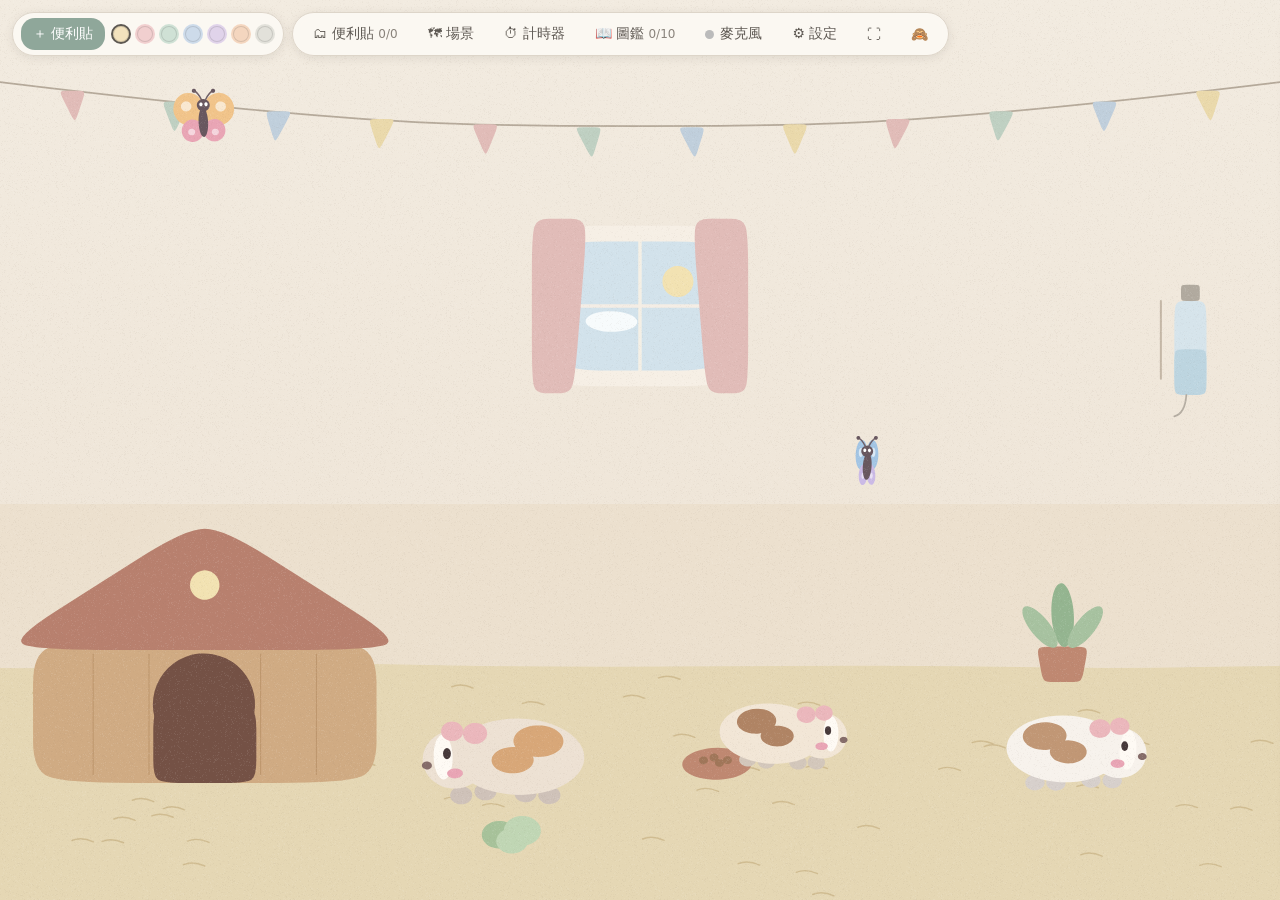
==== commit 26f02037: "Update index.html" ====
--- a/silent_tool/index.html
+++ b/silent_tool/index.html
@@ -1074,6 +1074,17 @@
     at(g, W, x, y, s, () => { shape(g, W, blob(0, 0, 90, 9, R, 0, 12), '#f8e6dc', R, NG); shape(g, W, blob(40, 12, 54, 7, R, 0, 12), '#f3d6cf', R, NG); }); }
   hillShape(g, W, R, w, h, hz - 28, h * .05, '#c3a9bf', 4); hillShape(g, W, R, w, h, hz - 6, h * .035, '#a98fae', 9);
   shape(g, W, landPts([[-100, hz], [w + 100, hz]], h), '#9fb7c9', R, { top: 2 });
+  /* 水面波紋：一排排緩緩飄移、呼吸伸縮的小弧線（越靠近畫面下方越大越疏） */
+  g.save(); g.lineCap = 'round'; g.strokeStyle = W.c('#c4d6e2');
+  for (let row = 0; row < 7; row++) {
+    const f = row / 6, y = hz + (14 + f * f * (h - hz - 40) * 1.0) , n = 5 + row, sp = 6 + row * 3, len = (16 + row * 7) * s;
+    g.lineWidth = (2 + row * .5) * s;
+    for (let k = 0; k < n; k++) {
+      const x = (((k + .5 * (row % 2)) / n) * (w + 160) + t * sp * (row % 2 ? 1 : -1) + row * 97) % (w + 160) - 80, br = .75 + .25 * Math.sin(t * 1.1 + k * 1.7 + row), L = len * br;
+      g.globalAlpha = W.a * (.35 + .35 * f); g.beginPath(); g.moveTo(x - L / 2, y); g.quadraticCurveTo(x, y - (3 + row) * s * br, x + L / 2, y); g.stroke();
+    }
+  }
+  g.restore();
   g.save(); g.lineCap = 'round'; g.lineWidth = 3 * s; g.strokeStyle = W.c('#f7d9b9');
   for (let i = 0; i < 9; i++) { const y = hz + 12 * s + i * 17 * s * (1 + i * .05), l = (42 - i * 3) * s * (.6 + .4 * ve), o = Math.sin(t * 1.4 + i) * 8 * s; g.globalAlpha = W.a * .7; g.beginPath(); g.moveTo(sx - l + o, y); g.lineTo(sx + l + o, y); g.stroke(); }
   g.restore();
@@ -1263,7 +1274,7 @@
   species: [Lib.rabbit, Lib.deer, Lib.fox, Lib.squirrel, Lib.leaf, Lib.butterfly, Lib.sparrow, Lib.owl, Lib.hedgehog, Lib.acorn, Lib.bee, Lib.snail, Lib.ladybug] });
 registerScene({ id: 'space', name: '🚀 太空漫遊', sky: ['#5f6799', '#8f95c3'], decor: decorSpace,
   species: [Lib.planet, Lib.star, Lib.rocket, Lib.ufo, Lib.comet, Lib.astronaut, Lib.satellite, Lib.alien, Lib.asteroid, Lib.moon, Lib.constel] });
-registerScene({ id: 'sunrise', name: '🌅 日出', sky: ['#ecc9c2', '#f8e5cc'], decor: decorSunrise,
+registerScene({ id: 'sunrise', name: '🌅 日出', sky: ['#ecc9c2', '#f8e5cc'], decor: decorSunrise, exclusive: [['kite', 'lantern']],
   species: [Lib.sailboat, Lib.gull, Lib.balloon, Lib.dove, Lib.kite, Lib.jumpFish, Lib.jumpDolphin, Lib.seaWhale, Lib.rowboat, Lib.lantern] });
 registerScene({ id: 'cloudbirds', name: '☁️ 雲上的鳥', sky: ['#bfdcee', '#eaf1f4'], decor: decorCloudBirds,
   species: [Lib.cloudBird, Lib.dove, Lib.sparrow, Lib.feather, Lib.plane, Lib.balloon, Lib.kite, Lib.butterfly, Lib.crane, Lib.rainbow, Lib.zeppelin] });
@@ -1282,10 +1293,25 @@
 addEventListener('resize', resize); resize();
 
 let creatures = [];
+/* 每個場景各自設定物件的「實際寬度」(px，螢幕約 1100 寬時)，讓大小比例合理：瓢蟲 < 蜜蜂 < 天竺鼠 < 乳牛 < 拖拉機 … */
+const TUNE = {
+  guinea: { guineaPig: { w: 115 }, babyPig: { w: 62 }, butterfly: { w: 36 }, sparrow: { w: 44 }, seed: { w: 26 }, ladybug: { w: 18 }, bee: { w: 22 }, snail: { w: 26 }, carrot: { w: 46 }, yarn: { w: 38 } },
+  farm: { chick: { w: 40 }, sheep: { w: 105 }, cow: { w: 135 }, farmPig: { w: 90 }, duck: { w: 52 }, cat: { w: 68 }, hen: { w: 62 }, sparrow: { w: 36 }, butterfly: { w: 32 }, bee: { w: 20 }, tractor: { w: 160 }, ladybug: { w: 14 } },
+  ocean: { fish: { w: 44 }, jelly: { w: 40 }, turtle: { w: 90 }, crab: { w: 42 }, seahorse: { w: 30 }, whale: { w: 200 }, octopus: { w: 66 }, dolphin: { w: 140 }, puffer: { w: 40 }, starfish: { w: 36 }, chest: { w: 56 }, clown: { w: 42 } },
+  forest: { rabbit: { w: 54 }, deer: { w: 100 }, fox: { w: 80 }, squirrel: { w: 44 }, leaf: { w: 22, band: [.4, .88], wrap: [.38, .93] }, butterfly: { w: 28 }, sparrow: { w: 36 },
+    owl: { w: 50, band: [.5, .66] }, hedgehog: { w: 46 }, acorn: { w: 15, band: [.42, .88], wrap: [.4, .94] }, bee: { w: 20 }, snail: { w: 26 }, ladybug: { w: 14 } },
+  space: { planet: { w: 100 }, star: { w: 24 }, rocket: { w: 110 }, ufo: { w: 96 }, comet: { w: 100 }, astronaut: { w: 44 }, satellite: { w: 86 }, alien: { w: 44 }, asteroid: { w: 54 }, moon: { w: 90 }, constel: { w: 150 } },
+  sunrise: { sailboat: { w: 90 }, gull: { w: 50 }, balloon: { w: 70 }, dove: { w: 48 }, kite: { w: 40 }, jumpFish: { w: 40 }, dolphin: { w: 120 }, whale: { w: 150 }, rowboat: { w: 64 }, lantern: { w: 46 } },
+  cloudbirds: { cloudBird: { w: 100 }, dove: { w: 56 }, sparrow: { w: 38 }, feather: { w: 20 }, plane: { w: 38 }, balloon: { w: 84 }, kite: { w: 46 }, butterfly: { w: 34 }, crane: { w: 52 }, rainbow: { w: 300 }, zeppelin: { w: 160 } }
+};
+function tuneOf(sp) { const t = (TUNE[S.scene] || {})[sp.id] || {}; return t; }
+function bandOf(sp) { return tuneOf(sp).band || sp.band; }
+function nativeW(sp) { try { return Math.max(10, thumbOf(sp).box[2] / 1.6); } catch (e) { return 50; } }
 function makeCreature(sp, appear, ghost, born) {
-  const r = Math.random, dir = r() < .5 ? -1 : 1, spd = lerp(sp.speed[0], sp.speed[1], r());
-  return { sp, x: r(), y: lerp(sp.band[0], sp.band[1], r()), vx: dir * spd, dir,
-    vy: sp.vy ? sp.vy * (.7 + .6 * r()) : 0, size: lerp(sp.size[0], sp.size[1], r()),
+  const r = Math.random, dir = r() < .5 ? -1 : 1, spd = lerp(sp.speed[0], sp.speed[1], r()), T = tuneOf(sp), bd = T.band || sp.band;
+  const rel = lerp(sp.size[0], sp.size[1], r()) / ((sp.size[0] + sp.size[1]) / 2), size = T.w ? T.w / nativeW(sp) * rel : lerp(sp.size[0], sp.size[1], r());
+  return { sp, x: r(), y: lerp(bd[0], bd[1], r()), vx: dir * spd, dir, wrap: T.wrap || null,
+    vy: sp.vy ? sp.vy * (.7 + .6 * r()) : 0, size,
     pal: sp.pal[(r() * sp.pal.length) | 0], seed: (r() * 1e9) | 0, clock: r() * 100, ph: r() * 6.283,
     appear, ghost, born: born || 0 };
 }
@@ -1298,8 +1324,15 @@
 }
 function roster(sc) {
   ensureStarters(sc);
-  return sc.species.filter(sp => isFound(sc.id, sp.id)).sort((a, b) => album[sc.id][b.id] - album[sc.id][a.id]).slice(0, Math.max(1, S.diversity));
-}
+  let list = sc.species.filter(sp => isFound(sc.id, sp.id)).sort((a, b) => album[sc.id][b.id] - album[sc.id][a.id]);
+  /* 互斥物種：同一組（例如風箏／天燈）一次只出現一種，避免畫面太亂 */
+  (sc.exclusive || []).forEach(grp => {
+    const have = list.filter(sp => grp.includes(sp.id));
+    if (have.length > 1) { const keep = have[(Math.random() * have.length) | 0]; list = list.filter(sp => !grp.includes(sp.id) || sp === keep); }
+  });
+  return list.slice(0, Math.max(1, S.diversity));
+}
+function conflicts(sp) { const sc = SCENES[S.scene]; return (sc.exclusive || []).some(grp => grp.includes(sp.id) && creatures.some(c => c.sp !== sp && grp.includes(c.sp.id))); }
 function build() {
   const sc = SCENES[S.scene] || Object.values(SCENES)[0];
   const list = roster(sc);
@@ -1312,9 +1345,10 @@
 }
 /* 新朋友來訪：只加入新物種，不打亂其他動物 */
 function addSpecies(sp) {
+  if (conflicts(sp)) return;
   const n = Math.max(1, Math.round(sp.n * S.density));
   for (let i = 0; i < n; i++) { const c = makeCreature(sp, .2 + Math.random() * .2, false, performance.now()); c.x = .15 + Math.random() * .7;
-    if (!sp.vy) c.y = lerp(sp.band[0], sp.band[1], Math.random()); else c.y = clamp(c.y, .1, .9);
+    const bd = bandOf(sp); if (!sp.vy) c.y = lerp(bd[0], bd[1], Math.random()); else c.y = c.wrap ? lerp(c.wrap[0], c.wrap[1], Math.random()) : clamp(c.y, .1, .9);
     creatures.push(c); if (i === 0) fxRipple(c.x * CW, c.y * CH, SCENES[S.scene].sky[1]); }
 }
 
@@ -1350,18 +1384,21 @@
     const sp = c.sp; c.clock += dtm;
     c.x += c.vx * s * dtm / CW;
     if (c.x > 1.12) c.x = -.12; else if (c.x < -.12) c.x = 1.12;
-    if (c.vy) { c.y += c.vy * s * dtm / CH; if (c.y < -.1) c.y = 1.02; else if (c.y > 1.1) c.y = -.08; }
+    if (c.vy) { c.y += c.vy * s * dtm / CH; const w0 = c.wrap ? c.wrap[0] : -.1, w1 = c.wrap ? c.wrap[1] : 1.1; if (c.y < w0) c.y = c.wrap ? w1 : 1.02; else if (c.y > w1) c.y = c.wrap ? w0 : -.08; }
   }
   const order = creatures.slice().sort((a, b) => a.y - b.y), nowMs = performance.now();
   for (const c of order) {
     const sp = c.sp;
-    const alpha = Math.max(c.ghost ? .1 : 0, smooth(c.appear - .25, c.appear, ve)) * (c.born ? clamp((nowMs - c.born) / 2600, 0, 1) : 1);
+    const bd = bandOf(sp);
+    let alpha = Math.max(c.ghost ? .1 : 0, smooth(c.appear - .25, c.appear, ve)) * (c.born ? clamp((nowMs - c.born) / 2600, 0, 1) : 1);
+    if (c.wrap) alpha *= clamp(Math.min(c.y - c.wrap[0], c.wrap[1] - c.y) / .06, 0, 1);
     if (alpha < .01) continue;
     let ox = 0, oy = 0;
     if (sp.wave) oy += Math.sin(c.clock * sp.wave[1] + c.ph) * sp.wave[0] * s;
     if (sp.hop) oy -= Math.abs(Math.sin(c.clock * sp.hop[1] + c.ph)) * sp.hop[0] * s;
     if (sp.sway) ox += Math.sin(c.clock * sp.sway[1] + c.ph) * sp.sway[0] * s;
-    const k = s * c.size;
+    const depth = (bd[0] >= .6 && !sp.vy && bd[1] > bd[0]) ? 1 + (clamp((c.y - bd[0]) / (bd[1] - bd[0]), 0, 1) - .5) * .3 : 1;   // 近大遠小
+    const k = s * c.size * depth;
     const W = { a: alpha, lw: 1.3 / k, ink: Wd.ink, c: Wd.c };
     g.save();
     g.translate(c.x * CW + ox, c.y * CH + oy);
